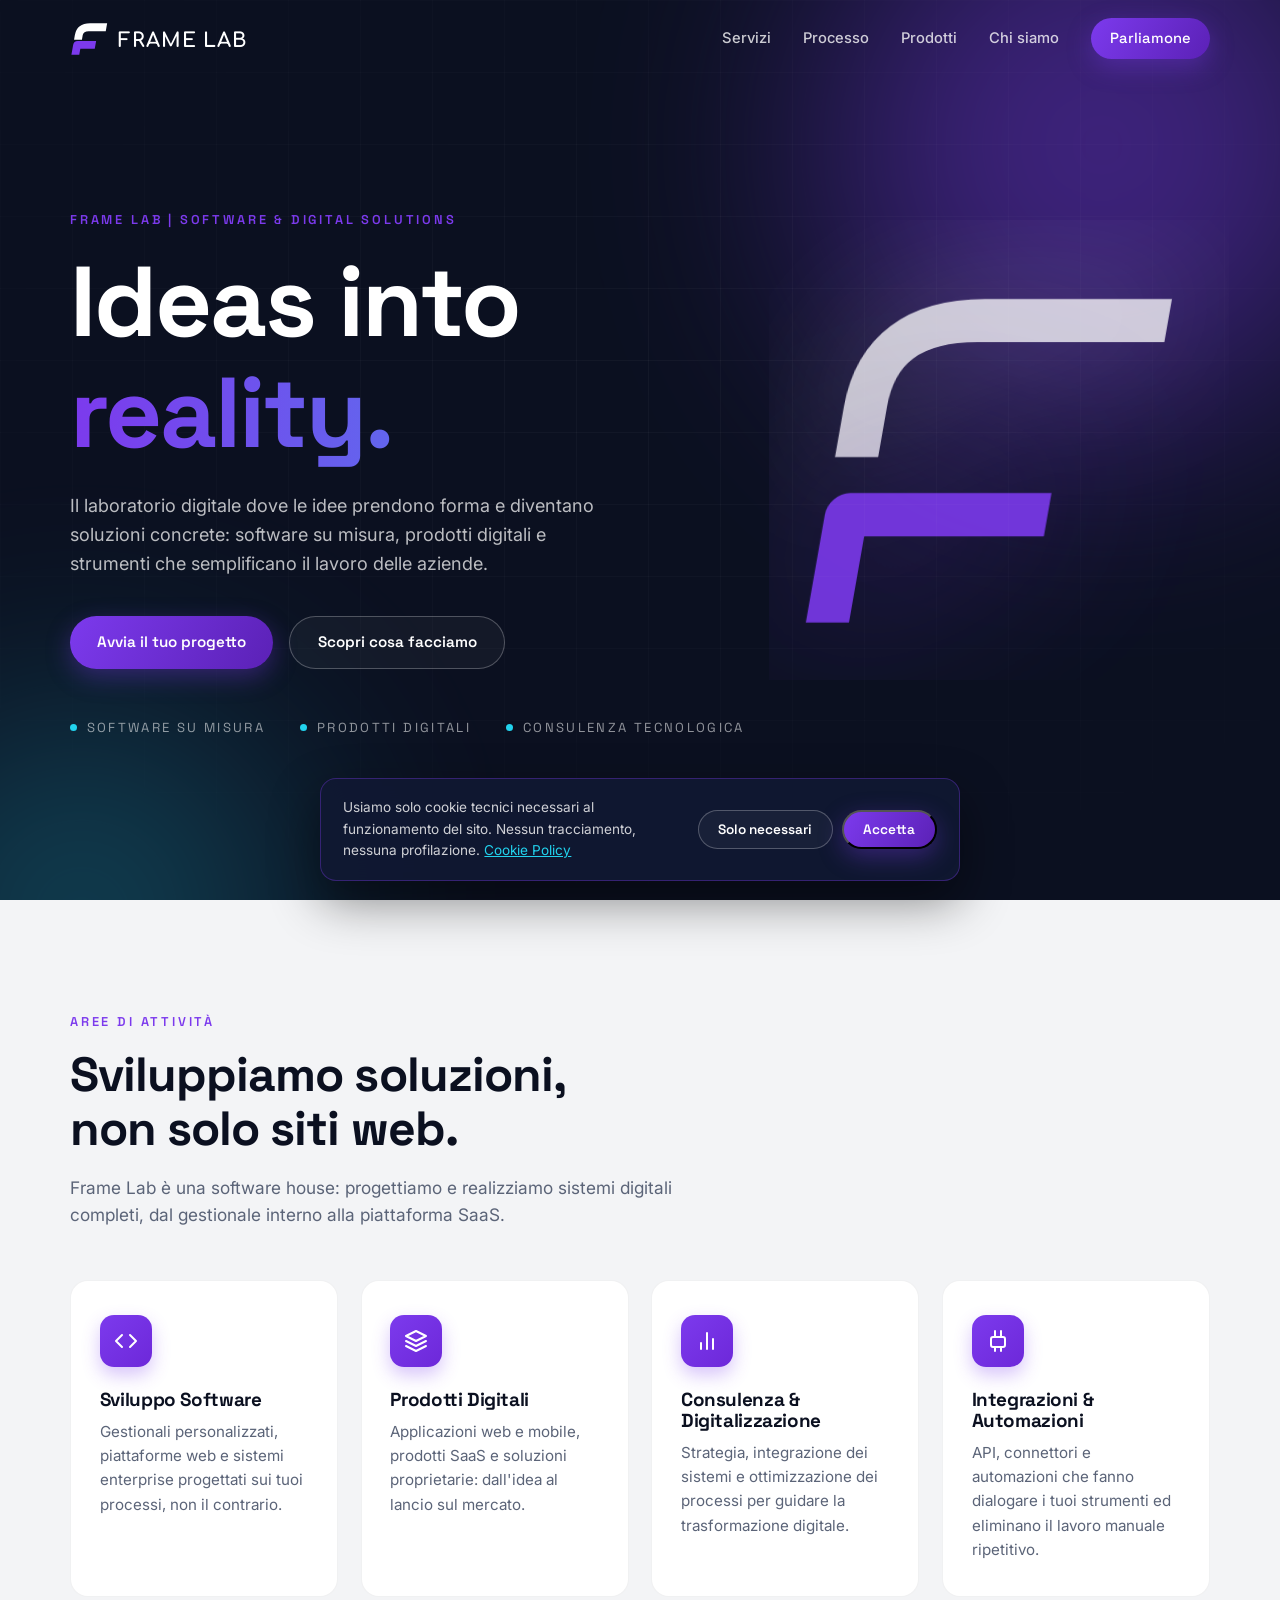
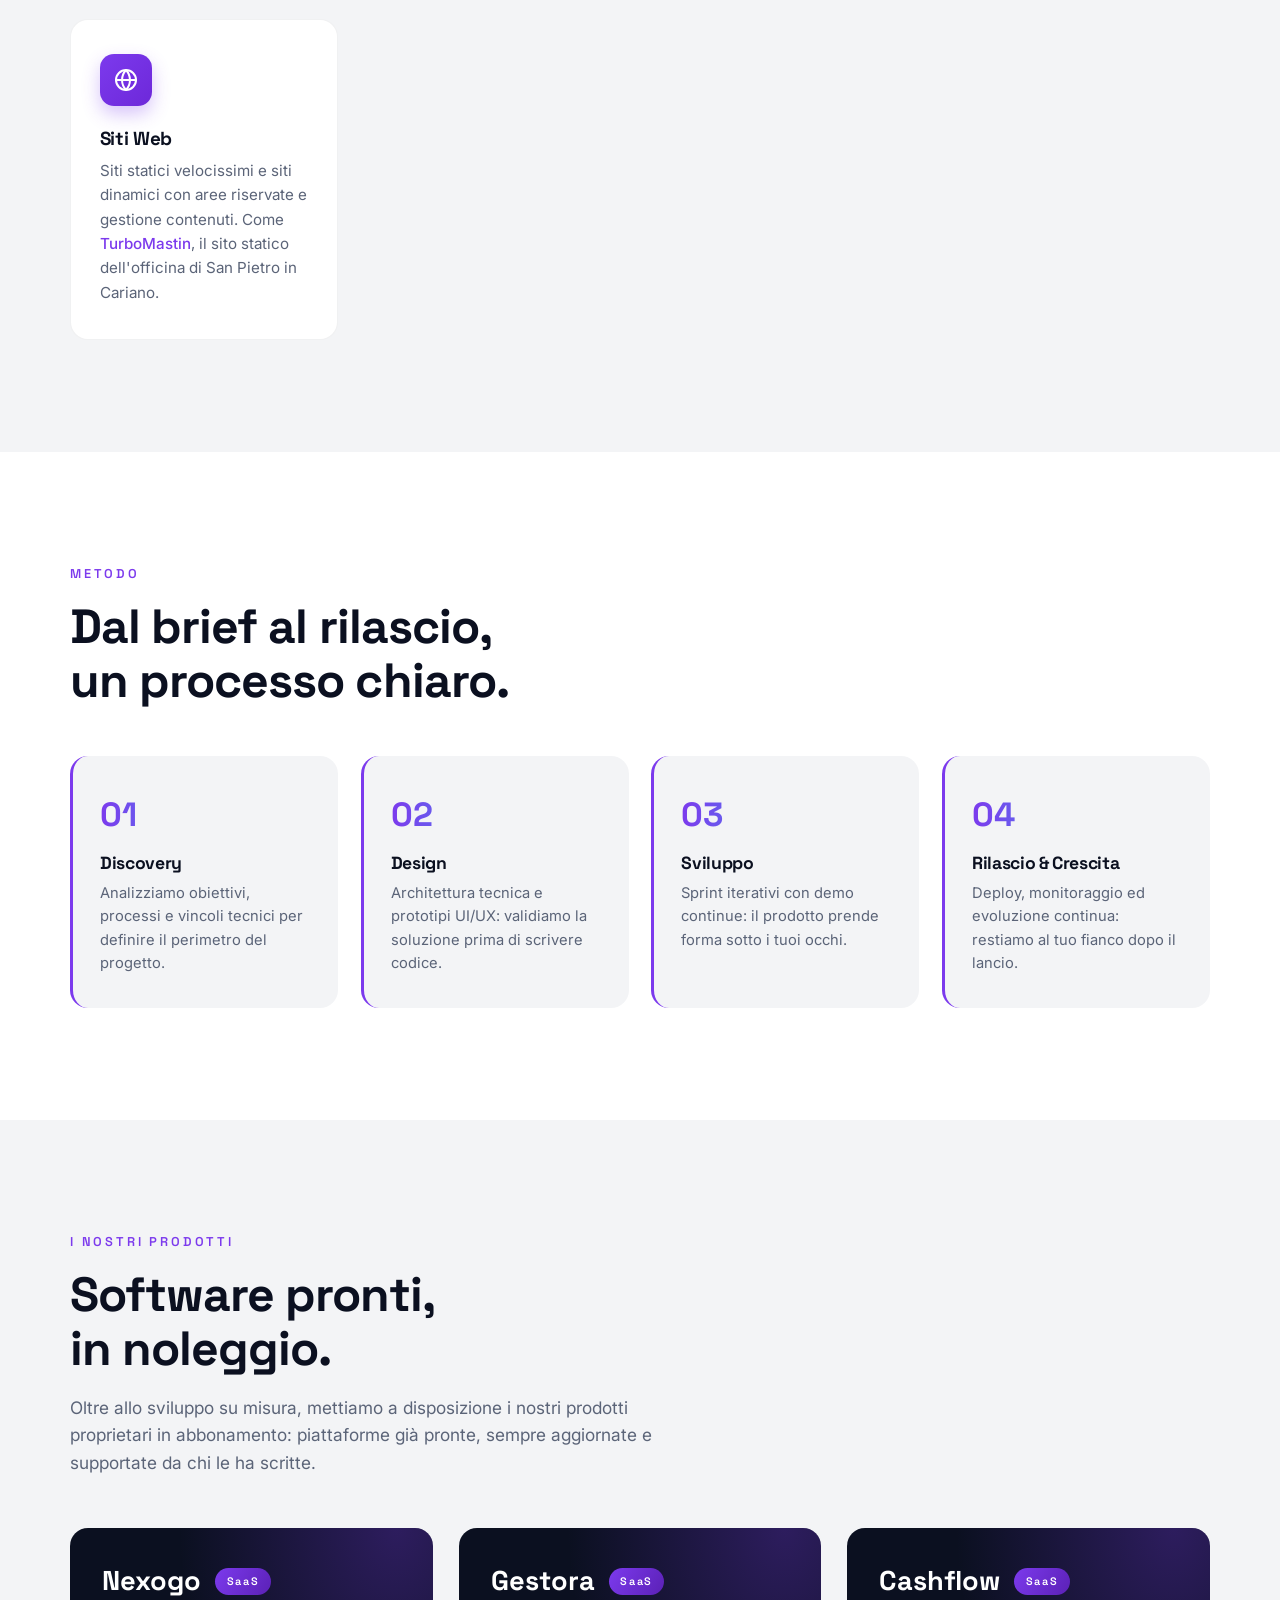
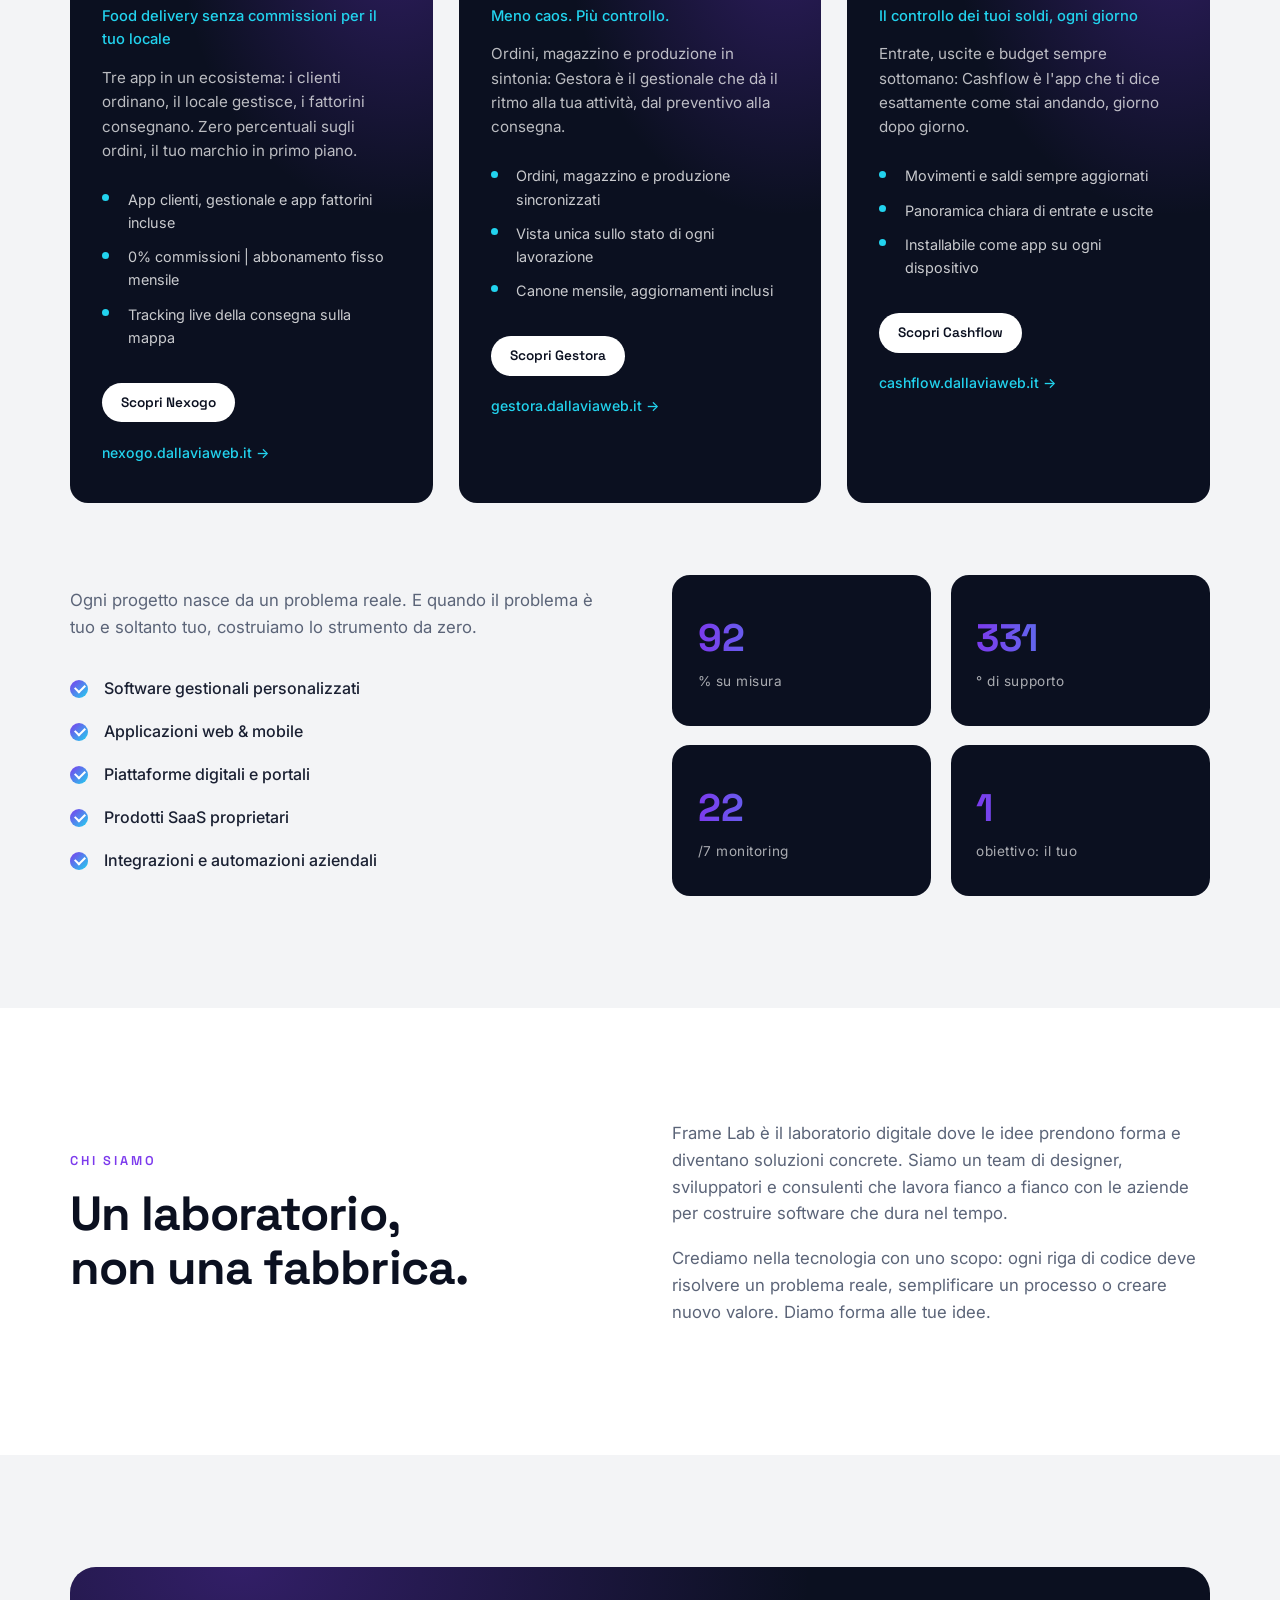
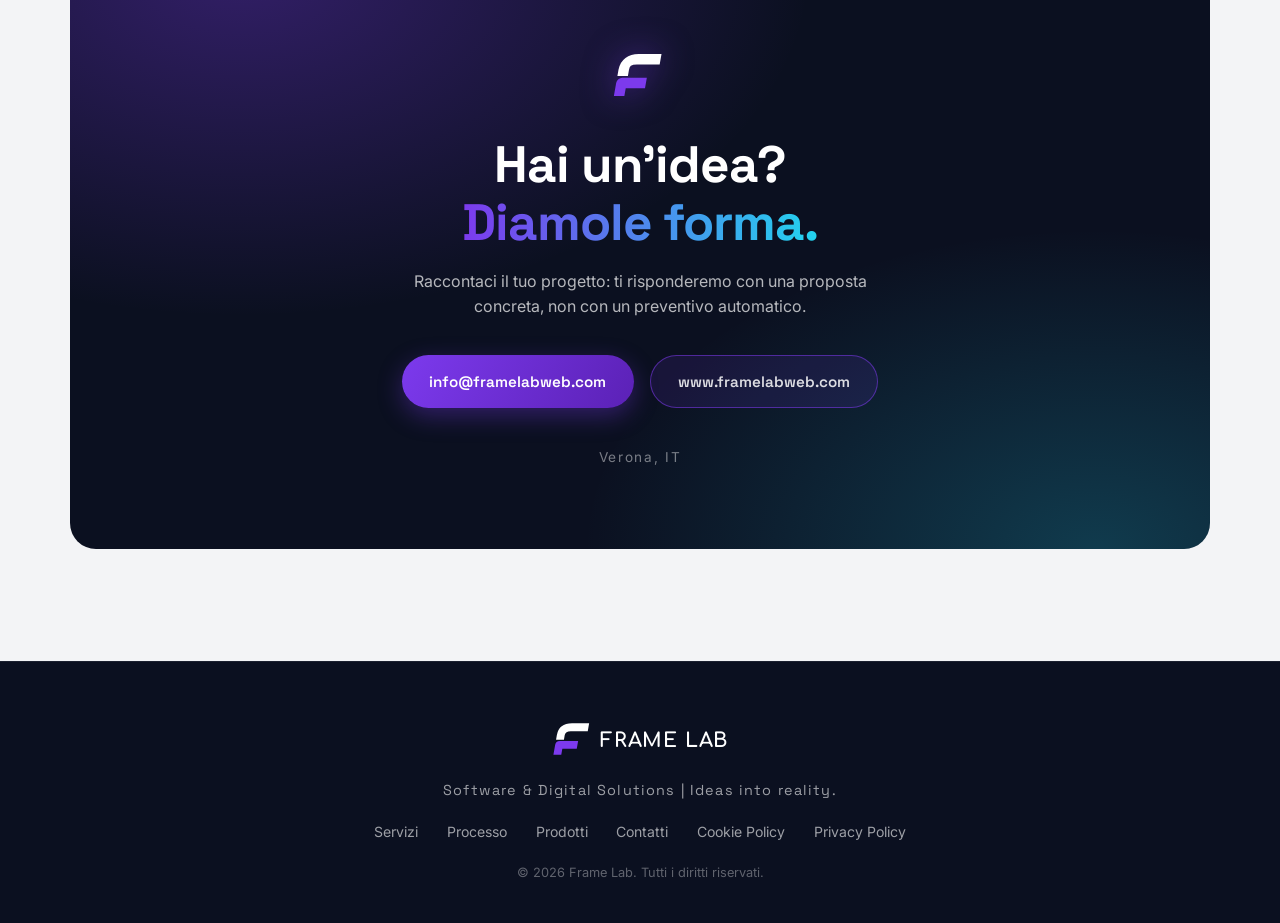
==== index.html @ 8bdb53d5 "Frame Lab | sito ufficiale v1 Generated with [Devin](https://devin.ai)  Co-Authored-By: Devin <15824" ====
<!DOCTYPE html>
<html lang="it">
<head>
  <meta charset="UTF-8" />
  <meta name="viewport" content="width=device-width, initial-scale=1.0" />
  <title>Frame Lab | Software &amp; Digital Solutions</title>
  <meta name="description" content="Frame Lab è il laboratorio digitale dove le idee prendono forma e diventano soluzioni concrete. Software su misura, prodotti digitali, piattaforme e integrazioni aziendali." />
  <link rel="icon" href="favicon.svg" type="image/svg+xml" />
  <link rel="icon" href="icons/favicon-32.png" sizes="32x32" type="image/png" />
  <link rel="apple-touch-icon" href="icons/apple-touch-icon.png" />
  <link rel="manifest" href="manifest.webmanifest" />
  <meta name="theme-color" content="#0B1020" />
  <meta name="mobile-web-app-capable" content="yes" />
  <meta name="apple-mobile-web-app-capable" content="yes" />
  <meta name="apple-mobile-web-app-status-bar-style" content="black-translucent" />
  <meta name="apple-mobile-web-app-title" content="Frame Lab" />
  <link rel="preconnect" href="https://fonts.googleapis.com" />
  <link rel="preconnect" href="https://fonts.gstatic.com" crossorigin />
  <link href="https://fonts.googleapis.com/css2?family=Inter:wght@400;500;600;700&family=Comfortaa:wght@600;700&family=Space+Grotesk:wght@400;500;600;700&display=swap" rel="stylesheet" />
  <link rel="stylesheet" href="styles.css" />
</head>
<body>

  <!-- ===== NAV ===== -->
  <header class="nav" id="nav">
    <div class="container nav-inner">
      <a href="#top" class="logo" aria-label="Frame Lab home">
        <svg class="logo-mark" viewBox="0 0 64 64" fill="none" aria-hidden="true">
          <g transform="skewX(-10)">
            <path d="M58 14H32Q18 14 18 26V33" stroke="currentColor" stroke-width="12" stroke-linejoin="round"/>
            <path d="M46 41H18V56" stroke="#7C3AED" stroke-width="12" stroke-linejoin="round"/>
          </g>
        </svg>
        <span class="logo-text">FRAME LAB</span>
      </a>
      <nav class="nav-links" id="navLinks" aria-label="Navigazione principale">
        <a href="#servizi">Servizi</a>
        <a href="#processo">Processo</a>
        <a href="#prodotti">Prodotti</a>
        <a href="#chi-siamo">Chi siamo</a>
        <a href="#contatti" class="btn btn-primary btn-sm">Parliamone</a>
      </nav>
      <button class="nav-toggle" id="navToggle" aria-label="Apri menu" aria-expanded="false">
        <span></span><span></span>
      </button>
    </div>
  </header>

  <main id="top">

    <!-- ===== HERO ===== -->
    <section class="hero">
      <div class="hero-bg" aria-hidden="true">
        <div class="glow glow-violet"></div>
        <div class="glow glow-cyan"></div>
        <svg class="hero-frame" viewBox="0 0 64 64" fill="none">
          <g transform="skewX(-10)" stroke-width="6" stroke-linejoin="round">
            <path class="frame-path" d="M58 14H32Q18 14 18 26V33" stroke="rgba(255,255,255,.85)"/>
            <path class="frame-path frame-path-violet" d="M46 41H18V56" stroke="#7C3AED"/>
          </g>
        </svg>
        <div class="grid-lines"></div>
      </div>
      <div class="container hero-content">
        <p class="eyebrow reveal">Frame Lab | Software &amp; Digital Solutions</p>
        <h1 class="hero-title">
          <span class="reveal">Ideas into</span>
          <span class="reveal grad-text">reality.</span>
        </h1>
        <p class="hero-sub reveal">
          Il laboratorio digitale dove le idee prendono forma e diventano soluzioni
          concrete: software su misura, prodotti digitali e strumenti che semplificano
          il lavoro delle aziende.
        </p>
        <div class="hero-cta reveal">
          <a href="#contatti" class="btn btn-primary">Avvia il tuo progetto</a>
          <a href="#servizi" class="btn btn-ghost">Scopri cosa facciamo</a>
        </div>
        <ul class="hero-tags reveal" aria-label="Aree di attività">
          <li>Software su misura</li>
          <li>Prodotti digitali</li>
          <li>Consulenza tecnologica</li>
        </ul>
      </div>
    </section>

    <!-- ===== SERVIZI ===== -->
    <section class="section" id="servizi">
      <div class="container">
        <p class="eyebrow reveal">Aree di attività</p>
        <h2 class="section-title reveal">Sviluppiamo soluzioni,<br />non solo siti web.</h2>
        <p class="section-lead reveal">
          Frame Lab è una software house: progettiamo e realizziamo sistemi digitali
          completi, dal gestionale interno alla piattaforma SaaS.
        </p>
        <div class="cards">
          <article class="card reveal">
            <div class="card-icon">
              <svg viewBox="0 0 24 24" fill="none" stroke="currentColor" stroke-width="2" stroke-linecap="round" stroke-linejoin="round"><polyline points="16 18 22 12 16 6"/><polyline points="8 6 2 12 8 18"/></svg>
            </div>
            <h3>Sviluppo Software</h3>
            <p>Gestionali personalizzati, piattaforme web e sistemi enterprise progettati sui tuoi processi, non il contrario.</p>
          </article>
          <article class="card reveal">
            <div class="card-icon">
              <svg viewBox="0 0 24 24" fill="none" stroke="currentColor" stroke-width="2" stroke-linecap="round" stroke-linejoin="round"><path d="M12 2 2 7l10 5 10-5-10-5Z"/><path d="m2 17 10 5 10-5"/><path d="m2 12 10 5 10-5"/></svg>
            </div>
            <h3>Prodotti Digitali</h3>
            <p>Applicazioni web e mobile, prodotti SaaS e soluzioni proprietarie: dall'idea al lancio sul mercato.</p>
          </article>
          <article class="card reveal">
            <div class="card-icon">
              <svg viewBox="0 0 24 24" fill="none" stroke="currentColor" stroke-width="2" stroke-linecap="round" stroke-linejoin="round"><line x1="18" y1="20" x2="18" y2="10"/><line x1="12" y1="20" x2="12" y2="4"/><line x1="6" y1="20" x2="6" y2="14"/></svg>
            </div>
            <h3>Consulenza &amp; Digitalizzazione</h3>
            <p>Strategia, integrazione dei sistemi e ottimizzazione dei processi per guidare la trasformazione digitale.</p>
          </article>
          <article class="card reveal">
            <div class="card-icon">
              <svg viewBox="0 0 24 24" fill="none" stroke="currentColor" stroke-width="2" stroke-linecap="round" stroke-linejoin="round"><path d="M9 2v6M15 2v6M9 22v-4M15 22v-4"/><rect x="5" y="8" width="14" height="10" rx="2"/></svg>
            </div>
            <h3>Integrazioni &amp; Automazioni</h3>
            <p>API, connettori e automazioni che fanno dialogare i tuoi strumenti ed eliminano il lavoro manuale ripetitivo.</p>
          </article>
          <article class="card reveal">
            <div class="card-icon">
              <svg viewBox="0 0 24 24" fill="none" stroke="currentColor" stroke-width="2" stroke-linecap="round" stroke-linejoin="round"><circle cx="12" cy="12" r="10"/><path d="M2 12h20"/><path d="M12 2a15.3 15.3 0 0 1 4 10 15.3 15.3 0 0 1-4 10 15.3 15.3 0 0 1-4-10 15.3 15.3 0 0 1 4-10Z"/></svg>
            </div>
            <h3>Siti Web</h3>
            <p>Siti statici velocissimi e siti dinamici con aree riservate e gestione contenuti.
              Come <a href="https://turbomastin.dallaviaweb.it" target="_blank" rel="noopener" class="inline-link">TurboMastin</a>, il sito statico dell'officina di San Pietro in Cariano.</p>
          </article>
        </div>
      </div>
    </section>

    <!-- ===== PROCESSO ===== -->
    <section class="section section-alt" id="processo">
      <div class="container">
        <p class="eyebrow reveal">Metodo</p>
        <h2 class="section-title reveal">Dal brief al rilascio,<br />un processo chiaro.</h2>
        <ol class="steps">
          <li class="step reveal">
            <span class="step-num">01</span>
            <h3>Discovery</h3>
            <p>Analizziamo obiettivi, processi e vincoli tecnici per definire il perimetro del progetto.</p>
          </li>
          <li class="step reveal">
            <span class="step-num">02</span>
            <h3>Design</h3>
            <p>Architettura tecnica e prototipi UI/UX: validiamo la soluzione prima di scrivere codice.</p>
          </li>
          <li class="step reveal">
            <span class="step-num">03</span>
            <h3>Sviluppo</h3>
            <p>Sprint iterativi con demo continue: il prodotto prende forma sotto i tuoi occhi.</p>
          </li>
          <li class="step reveal">
            <span class="step-num">04</span>
            <h3>Rilascio &amp; Crescita</h3>
            <p>Deploy, monitoraggio ed evoluzione continua: restiamo al tuo fianco dopo il lancio.</p>
          </li>
        </ol>
      </div>
    </section>

    <!-- ===== PRODOTTI ===== -->
    <section class="section" id="prodotti">
      <div class="container">
        <p class="eyebrow reveal">I nostri prodotti</p>
        <h2 class="section-title reveal">Software pronti,<br />in noleggio.</h2>
        <p class="section-lead reveal">
          Oltre allo sviluppo su misura, mettiamo a disposizione i nostri prodotti
          proprietari in abbonamento: piattaforme già pronte, sempre aggiornate
          e supportate da chi le ha scritte.
        </p>
        <div class="products">
          <article class="product reveal">
            <div class="product-head">
              <h3>Nexogo</h3>
              <span class="product-badge">SaaS</span>
            </div>
            <p class="product-tag">Food delivery senza commissioni per il tuo locale</p>
            <p class="product-desc">
              Tre app in un ecosistema: i clienti ordinano, il locale gestisce,
              i fattorini consegnano. Zero percentuali sugli ordini, il tuo marchio in primo piano.
            </p>
            <ul class="product-feats">
              <li>App clienti, gestionale e app fattorini incluse</li>
              <li>0% commissioni | abbonamento fisso mensile</li>
              <li>Tracking live della consegna sulla mappa</li>
            </ul>
            <div class="product-actions">
              <a href="prodotti/nexogo.html" class="btn btn-dark btn-sm">Scopri Nexogo</a>
              <a href="https://nexogo.dallaviaweb.it" target="_blank" rel="noopener" class="product-link">nexogo.dallaviaweb.it →</a>
            </div>
          </article>
          <article class="product reveal">
            <div class="product-head">
              <h3>Gestora</h3>
              <span class="product-badge">SaaS</span>
            </div>
            <p class="product-tag">Meno caos. Più controllo.</p>
            <p class="product-desc">
              Ordini, magazzino e produzione in sintonia: Gestora è il gestionale
              che dà il ritmo alla tua attività, dal preventivo alla consegna.
            </p>
            <ul class="product-feats">
              <li>Ordini, magazzino e produzione sincronizzati</li>
              <li>Vista unica sullo stato di ogni lavorazione</li>
              <li>Canone mensile, aggiornamenti inclusi</li>
            </ul>
            <div class="product-actions">
              <a href="prodotti/gestora.html" class="btn btn-dark btn-sm">Scopri Gestora</a>
              <a href="https://gestora.dallaviaweb.it" target="_blank" rel="noopener" class="product-link">gestora.dallaviaweb.it →</a>
            </div>
          </article>
          <article class="product reveal">
            <div class="product-head">
              <h3>Cashflow</h3>
              <span class="product-badge">SaaS</span>
            </div>
            <p class="product-tag">Il controllo dei tuoi soldi, ogni giorno</p>
            <p class="product-desc">
              Entrate, uscite e budget sempre sottomano: Cashflow è l'app
              che ti dice esattamente come stai andando, giorno dopo giorno.
            </p>
            <ul class="product-feats">
              <li>Movimenti e saldi sempre aggiornati</li>
              <li>Panoramica chiara di entrate e uscite</li>
              <li>Installabile come app su ogni dispositivo</li>
            </ul>
            <div class="product-actions">
              <a href="prodotti/cashflow.html" class="btn btn-dark btn-sm">Scopri Cashflow</a>
              <a href="https://cashflow.dallaviaweb.it" target="_blank" rel="noopener" class="product-link">cashflow.dallaviaweb.it →</a>
            </div>
          </article>
        </div>
        <div class="split split-bottom">
          <div class="split-text reveal">
            <p>
              Ogni progetto nasce da un problema reale. E quando il problema è
              tuo e soltanto tuo, costruiamo lo strumento da zero.
            </p>
            <ul class="check-list">
              <li>Software gestionali personalizzati</li>
              <li>Applicazioni web &amp; mobile</li>
              <li>Piattaforme digitali e portali</li>
              <li>Prodotti SaaS proprietari</li>
              <li>Integrazioni e automazioni aziendali</li>
            </ul>
          </div>
          <div class="stats reveal">
            <div class="stat"><span class="stat-num" data-count="100">0</span><span class="stat-label">% su misura</span></div>
            <div class="stat"><span class="stat-num" data-count="360">0</span><span class="stat-label">° di supporto</span></div>
            <div class="stat"><span class="stat-num" data-count="24">0</span><span class="stat-label">/7 monitoring</span></div>
            <div class="stat"><span class="stat-num" data-count="1">0</span><span class="stat-label">obiettivo: il tuo</span></div>
          </div>
        </div>
      </div>
    </section>

    <!-- ===== CHI SIAMO ===== -->
    <section class="section section-alt" id="chi-siamo">
      <div class="container split">
        <div>
          <p class="eyebrow reveal">Chi siamo</p>
          <h2 class="section-title reveal">Un laboratorio,<br />non una fabbrica.</h2>
        </div>
        <div class="split-text reveal">
          <p>
            Frame Lab è il laboratorio digitale dove le idee prendono forma e
            diventano soluzioni concrete. Siamo un team di designer, sviluppatori
            e consulenti che lavora fianco a fianco con le aziende per costruire
            software che dura nel tempo.
          </p>
          <p>
            Crediamo nella tecnologia con uno scopo: ogni riga di codice deve
            risolvere un problema reale, semplificare un processo o creare nuovo
            valore. Diamo forma alle tue idee.
          </p>
        </div>
      </div>
    </section>

    <!-- ===== CONTATTI / CTA ===== -->
    <section class="section cta" id="contatti">
      <div class="container">
        <div class="cta-box reveal">
          <div class="cta-glow" aria-hidden="true"></div>
          <svg class="cta-mark" viewBox="0 0 64 64" fill="none" aria-hidden="true">
            <g transform="skewX(-10)" stroke-width="12" stroke-linejoin="round">
              <path d="M58 14H32Q18 14 18 26V33" stroke="#FFFFFF"/>
              <path d="M46 41H18V56" stroke="#7C3AED"/>
            </g>
          </svg>
          <h2>Hai un'idea?<br /><span class="grad-text">Diamole forma.</span></h2>
          <p>Raccontaci il tuo progetto: ti risponderemo con una proposta concreta, non con un preventivo automatico.</p>
          <div class="cta-actions">
            <a href="mailto:info@framelabweb.com" class="btn btn-primary">info@framelabweb.com</a>
            <a href="https://www.framelabweb.com" class="btn btn-ghost" target="_blank" rel="noopener">www.framelabweb.com</a>
          </div>
          <p class="cta-loc">Verona, IT</p>
        </div>
      </div>
    </section>

  </main>

  <!-- ===== FOOTER ===== -->
  <footer class="footer">
    <div class="container footer-inner">
      <a href="#top" class="logo" aria-label="Frame Lab home">
        <svg class="logo-mark" viewBox="0 0 64 64" fill="none" aria-hidden="true">
          <g transform="skewX(-10)">
            <path d="M58 14H32Q18 14 18 26V33" stroke="currentColor" stroke-width="12" stroke-linejoin="round"/>
            <path d="M46 41H18V56" stroke="#7C3AED" stroke-width="12" stroke-linejoin="round"/>
          </g>
        </svg>
        <span class="logo-text">FRAME LAB</span>
      </a>
      <p class="footer-tag">Software &amp; Digital Solutions | Ideas into reality.</p>
      <nav class="footer-links" aria-label="Link footer">
        <a href="#servizi">Servizi</a>
        <a href="#processo">Processo</a>
        <a href="#prodotti">Prodotti</a>
        <a href="#contatti">Contatti</a>
        <a href="cookie-policy.html">Cookie Policy</a>
        <a href="privacy-policy.html">Privacy Policy</a>
      </nav>
      <p class="footer-copy">© <span id="year"></span> Frame Lab. Tutti i diritti riservati.</p>
    </div>
  </footer>

  <script src="main.js"></script>
</body>
</html>
---- styles.css ----
/* ===== FRAME LAB — styles ===== */
:root {
  --navy: #0B1020;
  --navy-2: #111832;
  --violet: #7C3AED;
  --cyan: #22D3EE;
  --gray: #F3F4F6;
  --white: #FFFFFF;
  --ink: #1A2032;
  --muted: #5B6478;
  --font-body: 'Inter', system-ui, sans-serif;
  --font-display: 'Space Grotesk', 'Inter', sans-serif;
  --radius: 18px;
  --ease: cubic-bezier(.22, 1, .36, 1);
}

* { margin: 0; padding: 0; box-sizing: border-box; }
html { scroll-behavior: smooth; }

body {
  font-family: var(--font-body);
  background: var(--navy);
  color: var(--ink);
  line-height: 1.6;
  -webkit-font-smoothing: antialiased;
}

.container { width: min(1140px, 92%); margin: 0 auto; }

h1, h2, h3 { font-family: var(--font-display); line-height: 1.12; letter-spacing: -0.02em; }

.grad-text {
  background: linear-gradient(90deg, var(--violet), var(--cyan));
  -webkit-background-clip: text;
  background-clip: text;
  color: transparent;
}

.eyebrow {
  font-family: var(--font-display);
  font-size: .8rem;
  font-weight: 600;
  letter-spacing: .22em;
  text-transform: uppercase;
  color: var(--violet);
  margin-bottom: 1rem;
}

/* ===== Buttons ===== */
.btn {
  display: inline-flex;
  align-items: center;
  gap: .5rem;
  padding: .85rem 1.7rem;
  border-radius: 999px;
  font-family: var(--font-display);
  font-weight: 600;
  font-size: .95rem;
  text-decoration: none;
  transition: transform .25s var(--ease), box-shadow .25s var(--ease), background .25s;
  cursor: pointer;
}
.btn-sm { padding: .55rem 1.2rem; font-size: .85rem; }
.btn-primary {
  background: linear-gradient(120deg, var(--violet), #5B21B6);
  color: var(--white);
  box-shadow: 0 8px 24px rgba(124, 58, 237, .35);
}
.btn-primary:hover { transform: translateY(-2px); box-shadow: 0 12px 32px rgba(124, 58, 237, .5); }
.btn-ghost {
  color: var(--white);
  border: 1px solid rgba(255, 255, 255, .25);
  background: rgba(255, 255, 255, .04);
}
.btn-ghost:hover { border-color: var(--cyan); color: var(--cyan); transform: translateY(-2px); }
.section .btn-ghost { color: var(--ink); border-color: rgba(11,16,32,.2); background: transparent; }
.section .btn-ghost:hover { border-color: var(--violet); color: var(--violet); }
.cta-box .btn-ghost {
  color: rgba(255,255,255,.85);
  border-color: rgba(124,58,237,.55);
  background: rgba(124,58,237,.12);
}
.cta-box .btn-ghost:hover {
  color: var(--white);
  border-color: var(--cyan);
  background: rgba(34,211,238,.10);
  box-shadow: 0 0 20px rgba(34,211,238,.25);
}

/* ===== Nav ===== */
.nav {
  position: fixed;
  inset: 0 0 auto 0;
  z-index: 100;
  padding: 1.1rem 0;
  transition: background .35s, box-shadow .35s, padding .35s;
}
.nav.scrolled {
  background: rgba(11, 16, 32, .82);
  backdrop-filter: blur(14px);
  -webkit-backdrop-filter: blur(14px);
  box-shadow: 0 1px 0 rgba(255,255,255,.06);
  padding: .7rem 0;
}
.nav-inner { display: flex; align-items: center; justify-content: space-between; }

.logo { display: inline-flex; align-items: center; gap: .4rem; text-decoration: none; color: var(--white); }
.logo-mark { width: 42px; height: 42px; color: var(--white); }
.logo-text {
  font-family: 'Comfortaa', var(--font-display);
  font-weight: 700;
  letter-spacing: .04em;
  font-size: 1.25rem;
  color: var(--white);
  transform: translateY(2px);
}


.nav-links { display: flex; align-items: center; gap: 2rem; }
.nav-links a {
  color: rgba(255,255,255,.78);
  text-decoration: none;
  font-size: .92rem;
  font-weight: 500;
  transition: color .2s;
}
.nav-links a:hover { color: var(--cyan); }
.nav-links a.btn { color: var(--white); }
.nav-links a.btn:hover { color: var(--white); }

.nav-toggle {
  display: none;
  background: none;
  border: 0;
  cursor: pointer;
  width: 40px; height: 40px;
  position: relative;
}
.nav-toggle span {
  display: block;
  width: 22px; height: 2px;
  background: var(--white);
  margin: 5px auto;
  transition: transform .3s var(--ease), opacity .2s;
}
.nav-toggle.open span:nth-child(1) { transform: translateY(3.5px) rotate(45deg); }
.nav-toggle.open span:nth-child(2) { transform: translateY(-3.5px) rotate(-45deg); }

/* ===== Hero ===== */
.hero {
  position: relative;
  min-height: 100svh;
  display: flex;
  align-items: center;
  overflow: hidden;
  color: var(--white);
  padding: 8rem 0 5rem;
}
.hero-bg { position: absolute; inset: 0; pointer-events: none; }
.glow { position: absolute; border-radius: 50%; filter: blur(120px); opacity: .45; }
.glow-violet { width: 560px; height: 560px; background: var(--violet); top: -15%; right: -8%; animation: drift 14s ease-in-out infinite alternate; }
.glow-cyan { width: 420px; height: 420px; background: var(--cyan); bottom: -25%; left: -10%; opacity: .25; animation: drift 18s ease-in-out infinite alternate-reverse; }
@keyframes drift { to { transform: translate(-60px, 40px) scale(1.08); } }

.grid-lines {
  position: absolute; inset: 0;
  background-image:
    linear-gradient(rgba(255,255,255,.035) 1px, transparent 1px),
    linear-gradient(90deg, rgba(255,255,255,.035) 1px, transparent 1px);
  background-size: 72px 72px;
  mask-image: radial-gradient(ellipse 80% 70% at 50% 40%, black, transparent);
  -webkit-mask-image: radial-gradient(ellipse 80% 70% at 50% 40%, black, transparent);
}

.hero-frame {
  position: absolute;
  right: 4%; top: 50%;
  width: min(38vw, 460px);
  transform: translateY(-50%);
  opacity: .9;
}
.frame-path {
  stroke-dasharray: 120;
  stroke-dashoffset: 120;
  animation: draw 1.6s var(--ease) .5s forwards;
  filter: drop-shadow(0 0 10px rgba(255,255,255,.35));
}
.frame-path-violet {
  animation-delay: 1.4s;
  filter: drop-shadow(0 0 14px rgba(124,58,237,.7));
}
@keyframes draw { to { stroke-dashoffset: 0; } }

.hero-content { position: relative; }
.hero-title {
  font-size: clamp(3rem, 8.5vw, 6.2rem);
  font-weight: 700;
  margin: .4rem 0 1.4rem;
}
.hero-title span { display: block; }
.hero-sub {
  max-width: 560px;
  color: rgba(255,255,255,.72);
  font-size: 1.13rem;
  margin-bottom: 2.4rem;
}
.hero-cta { display: flex; gap: 1rem; flex-wrap: wrap; margin-bottom: 3rem; }
.hero-tags {
  list-style: none;
  display: flex;
  gap: 2.2rem;
  flex-wrap: wrap;
  color: rgba(255,255,255,.55);
  font-family: var(--font-display);
  font-size: .82rem;
  letter-spacing: .18em;
  text-transform: uppercase;
}
.hero-tags li::before {
  content: '';
  display: inline-block;
  width: 7px; height: 7px;
  border-radius: 50%;
  background: var(--cyan);
  margin-right: .6rem;
  vertical-align: 1px;
}

/* ===== Sections ===== */
.section { background: var(--gray); padding: 7rem 0; }
.section-alt { background: var(--white); }

.section-title {
  font-size: clamp(1.9rem, 4vw, 3rem);
  font-weight: 700;
  color: var(--navy);
  margin-bottom: 1.1rem;
}
.section-lead { max-width: 620px; color: var(--muted); font-size: 1.08rem; margin-bottom: 3.2rem; }

/* Cards */
.cards {
  display: grid;
  grid-template-columns: repeat(auto-fit, minmax(240px, 1fr));
  gap: 1.4rem;
}
.card {
  background: var(--white);
  border: 1px solid rgba(11,16,32,.06);
  border-radius: var(--radius);
  padding: 2.1rem 1.8rem;
  transition: transform .35s var(--ease), box-shadow .35s var(--ease), border-color .35s;
}
.card:hover {
  transform: translateY(-6px);
  border-color: rgba(124,58,237,.35);
  box-shadow: 0 20px 44px rgba(11,16,32,.10);
}
.card-icon {
  width: 52px; height: 52px;
  display: grid; place-items: center;
  border-radius: 14px;
  background: linear-gradient(135deg, var(--violet), #6D28D9);
  color: var(--white);
  margin-bottom: 1.4rem;
  box-shadow: 0 8px 18px rgba(124,58,237,.3);
}
.card-icon svg { width: 24px; height: 24px; }
.card h3 { font-size: 1.18rem; color: var(--navy); margin-bottom: .6rem; }
.card p { color: var(--muted); font-size: .95rem; }

/* Steps */
.steps {
  list-style: none;
  display: grid;
  grid-template-columns: repeat(auto-fit, minmax(220px, 1fr));
  gap: 1.4rem;
  counter-reset: step;
  margin-top: 3rem;
}
.step {
  position: relative;
  padding: 2rem 1.7rem;
  border-radius: var(--radius);
  background: var(--gray);
  border-left: 3px solid var(--violet);
  transition: transform .35s var(--ease), box-shadow .35s var(--ease);
}
.step:hover { transform: translateY(-5px); box-shadow: 0 16px 36px rgba(11,16,32,.08); }
.step-num {
  font-family: var(--font-display);
  font-size: 2.1rem;
  font-weight: 700;
  background: linear-gradient(90deg, var(--violet), var(--cyan));
  -webkit-background-clip: text; background-clip: text; color: transparent;
  display: block;
  margin-bottom: .8rem;
}
.step h3 { color: var(--navy); font-size: 1.1rem; margin-bottom: .5rem; }
.step p { color: var(--muted); font-size: .92rem; }

/* Split */
.split {
  display: grid;
  grid-template-columns: 1fr 1fr;
  gap: 4rem;
  align-items: center;
}
.split-text p { color: var(--muted); font-size: 1.05rem; margin-bottom: 1.1rem; }
.check-list { list-style: none; margin-top: 1.6rem; }
.check-list li {
  padding: .55rem 0 .55rem 2.1rem;
  position: relative;
  color: var(--ink);
  font-weight: 500;
}
.check-list li::before {
  content: '';
  position: absolute; left: 0; top: .8rem;
  width: 18px; height: 18px;
  border-radius: 50%;
  background: linear-gradient(135deg, var(--violet), var(--cyan));
  mask: none;
}
.check-list li::after {
  content: '';
  position: absolute; left: 5px; top: 1.05rem;
  width: 8px; height: 5px;
  border-left: 2px solid var(--white);
  border-bottom: 2px solid var(--white);
  transform: rotate(-45deg);
}

/* Products */
.products {
  display: grid;
  grid-template-columns: repeat(auto-fit, minmax(320px, 1fr));
  gap: 1.6rem;
  margin-bottom: 4.5rem;
}
.product {
  background: var(--navy);
  border-radius: var(--radius);
  padding: 2.4rem 2rem;
  color: var(--white);
  position: relative;
  overflow: hidden;
  transition: transform .35s var(--ease), box-shadow .35s var(--ease);
}
.product::before {
  content: '';
  position: absolute; inset: 0;
  background: radial-gradient(ellipse 60% 50% at 90% 0%, rgba(124,58,237,.30), transparent);
  pointer-events: none;
}
.product:hover { transform: translateY(-6px); box-shadow: 0 24px 50px rgba(11,16,32,.28); }
.product-head { position: relative; display: flex; align-items: center; gap: .9rem; margin-bottom: .5rem; }
.product-head h3 { font-size: 1.7rem; letter-spacing: 0; }
.product-badge {
  font-family: var(--font-display);
  font-size: .68rem;
  font-weight: 600;
  letter-spacing: .16em;
  padding: .3rem .7rem;
  border-radius: 999px;
  background: linear-gradient(120deg, var(--violet), #5B21B6);
  color: var(--white);
}
.product-tag { position: relative; color: var(--cyan); font-size: .92rem; font-weight: 500; margin-bottom: .9rem; }
.product-desc { position: relative; color: rgba(255,255,255,.72); font-size: .95rem; margin-bottom: 1.2rem; }
.product-feats { position: relative; list-style: none; margin-bottom: 1.8rem; }
.product-feats li {
  padding: .35rem 0 .35rem 1.6rem;
  position: relative;
  color: rgba(255,255,255,.78);
  font-size: .9rem;
}
.product-feats li::before {
  content: '';
  position: absolute; left: 0; top: .75rem;
  width: 7px; height: 7px;
  border-radius: 50%;
  background: var(--cyan);
}
.product-actions { position: relative; display: flex; align-items: center; gap: 1.2rem; flex-wrap: wrap; }
.btn-dark {
  background: var(--white);
  color: var(--navy);
  box-shadow: none;
}
.btn-dark:hover { transform: translateY(-2px); box-shadow: 0 10px 26px rgba(0,0,0,.3); }
.product-link {
  color: var(--cyan);
  font-size: .88rem;
  font-weight: 500;
  text-decoration: none;
  transition: opacity .2s;
}
.product-link:hover { opacity: .75; }
.split-bottom { margin-top: 1rem; }

.inline-link { color: var(--violet); text-decoration: none; font-weight: 500; }
.inline-link:hover { text-decoration: underline; }

/* Product pages */
.product-hero {
  position: relative;
  min-height: 78svh;
  display: flex;
  align-items: center;
  overflow: hidden;
  color: var(--white);
  padding: 9rem 0 5rem;
}
.product-hero-content { position: relative; max-width: 720px; }
.crumb { color: var(--violet); text-decoration: none; }
.crumb:hover { text-decoration: underline; }
.product-title {
  font-size: clamp(3rem, 7vw, 5.2rem);
  font-weight: 700;
  margin: .4rem 0 .8rem;
}
.product-hero-tag {
  font-family: var(--font-display);
  font-size: clamp(1.15rem, 2.4vw, 1.5rem);
  color: rgba(255,255,255,.9);
  margin-bottom: 1rem;
}
.product-hero-desc {
  max-width: 560px;
  color: rgba(255,255,255,.7);
  font-size: 1.05rem;
  margin-bottom: 2.4rem;
}
.cta-box-compact { padding: 3rem 2.4rem; }
.cta-box-compact h2 { font-size: 1.8rem; }

/* Stats */
.stats {
  display: grid;
  grid-template-columns: 1fr 1fr;
  gap: 1.2rem;
}
.stat {
  background: var(--navy);
  border-radius: var(--radius);
  padding: 2rem 1.6rem;
  color: var(--white);
  transition: transform .35s var(--ease);
}
.stat:hover { transform: translateY(-5px); }
.stat-num {
  display: block;
  font-family: var(--font-display);
  font-size: 2.4rem;
  font-weight: 700;
  background: linear-gradient(90deg, var(--violet), var(--cyan));
  -webkit-background-clip: text; background-clip: text; color: transparent;
}
.stat-label { font-size: .85rem; color: rgba(255,255,255,.65); letter-spacing: .04em; }

/* CTA */
.cta { background: var(--gray); }
.cta-box {
  position: relative;
  background: var(--navy);
  border-radius: 26px;
  padding: 5rem 3rem;
  text-align: center;
  color: var(--white);
  overflow: hidden;
}
.cta-glow {
  position: absolute; inset: 0;
  background:
    radial-gradient(ellipse 50% 60% at 15% 0%, rgba(124,58,237,.35), transparent),
    radial-gradient(ellipse 45% 55% at 90% 100%, rgba(34,211,238,.22), transparent);
  pointer-events: none;
}
.cta-mark { position: relative; width: 56px; height: 56px; margin-bottom: 1.6rem; filter: drop-shadow(0 0 16px rgba(124,58,237,.5)); }
.cta-box h2 { position: relative; font-size: clamp(2rem, 4.5vw, 3.2rem); margin-bottom: 1.1rem; }
.cta-box p { position: relative; color: rgba(255,255,255,.7); max-width: 480px; margin: 0 auto 2.2rem; }
.cta-actions { position: relative; display: flex; gap: 1rem; justify-content: center; flex-wrap: wrap; }
.cta-loc { position: relative; margin-top: 2.4rem !important; margin-bottom: 0 !important; font-size: .85rem; letter-spacing: .12em; color: rgba(255,255,255,.45) !important; }

/* Footer */
.footer {
  background: var(--navy);
  color: rgba(255,255,255,.6);
  padding: 3.5rem 0 2.5rem;
  border-top: 1px solid rgba(255,255,255,.07);
}
.footer-inner { display: flex; flex-direction: column; align-items: center; gap: 1.2rem; text-align: center; }
.footer-tag { font-family: var(--font-display); font-size: .9rem; letter-spacing: .08em; }
.footer-links { display: flex; gap: 1.8rem; flex-wrap: wrap; justify-content: center; }
.footer-links a { color: rgba(255,255,255,.6); text-decoration: none; font-size: .88rem; transition: color .2s; }
.footer-links a:hover { color: var(--cyan); }
.footer-copy { font-size: .8rem; color: rgba(255,255,255,.35); }

/* Cookie banner */
.cookie-bar {
  position: fixed;
  left: 50%; bottom: 1.2rem;
  transform: translate(-50%, 140%);
  z-index: 200;
  width: min(640px, 92vw);
  display: flex;
  align-items: center;
  gap: 1.4rem;
  padding: 1.1rem 1.4rem;
  background: rgba(17, 24, 50, .92);
  backdrop-filter: blur(14px);
  -webkit-backdrop-filter: blur(14px);
  border: 1px solid rgba(124, 58, 237, .35);
  border-radius: 16px;
  box-shadow: 0 20px 50px rgba(0,0,0,.45);
  color: rgba(255,255,255,.8);
  font-size: .85rem;
  transition: transform .5s var(--ease);
}
.cookie-bar.show { transform: translate(-50%, 0); }
.cookie-bar p { margin: 0; }
.cookie-bar a { color: var(--cyan); }
.cookie-actions { display: flex; gap: .6rem; flex-shrink: 0; }

@media (max-width: 640px) {
  .cookie-bar { flex-direction: column; align-items: stretch; text-align: center; }
  .cookie-actions { justify-content: center; }
}

/* Policy pages */
.policy { background: var(--gray); padding: 9rem 0 6rem; }
.policy-content { max-width: 760px; background: var(--white); border-radius: var(--radius); padding: 3.5rem; box-shadow: 0 10px 40px rgba(11,16,32,.06); }
.policy-content h1 { font-size: 2.2rem; color: var(--navy); margin-bottom: .4rem; }
.policy-updated { color: var(--muted); font-size: .85rem; margin-bottom: 2.2rem; }
.policy-content h2 { font-size: 1.25rem; color: var(--navy); margin: 2rem 0 .6rem; }
.policy-content p, .policy-content li { color: var(--muted); font-size: .97rem; }
.policy-content ul { padding-left: 1.3rem; margin: .6rem 0; }
.policy-content a { color: var(--violet); }

/* ===== Reveal animations ===== */
.reveal {
  opacity: 0;
  transform: translateY(28px);
  transition: opacity .8s var(--ease), transform .8s var(--ease);
  transition-delay: var(--d, 0s);
}
.reveal.visible { opacity: 1; transform: none; }

@media (prefers-reduced-motion: reduce) {
  .reveal { opacity: 1; transform: none; transition: none; }
  .frame-path { animation: none; stroke-dashoffset: 0; }
  .glow { animation: none; }
  html { scroll-behavior: auto; }
}

/* ===== Responsive ===== */
@media (max-width: 860px) {
  .nav-toggle { display: block; }
  .nav-links {
    position: fixed;
    inset: 0;
    flex-direction: column;
    justify-content: center;
    gap: 2.2rem;
    background: rgba(11,16,32,.97);
    backdrop-filter: blur(16px);
    transform: translateY(-100%);
    transition: transform .45s var(--ease);
  }
  .nav-links.open { transform: none; }
  .nav-links a { font-size: 1.3rem; font-family: var(--font-display); }
  .split { grid-template-columns: 1fr; gap: 2.5rem; }
  .section { padding: 5rem 0; }
  .cta-box { padding: 3.5rem 1.6rem; }
  .hero-frame { opacity: .4; right: -20%; }
}
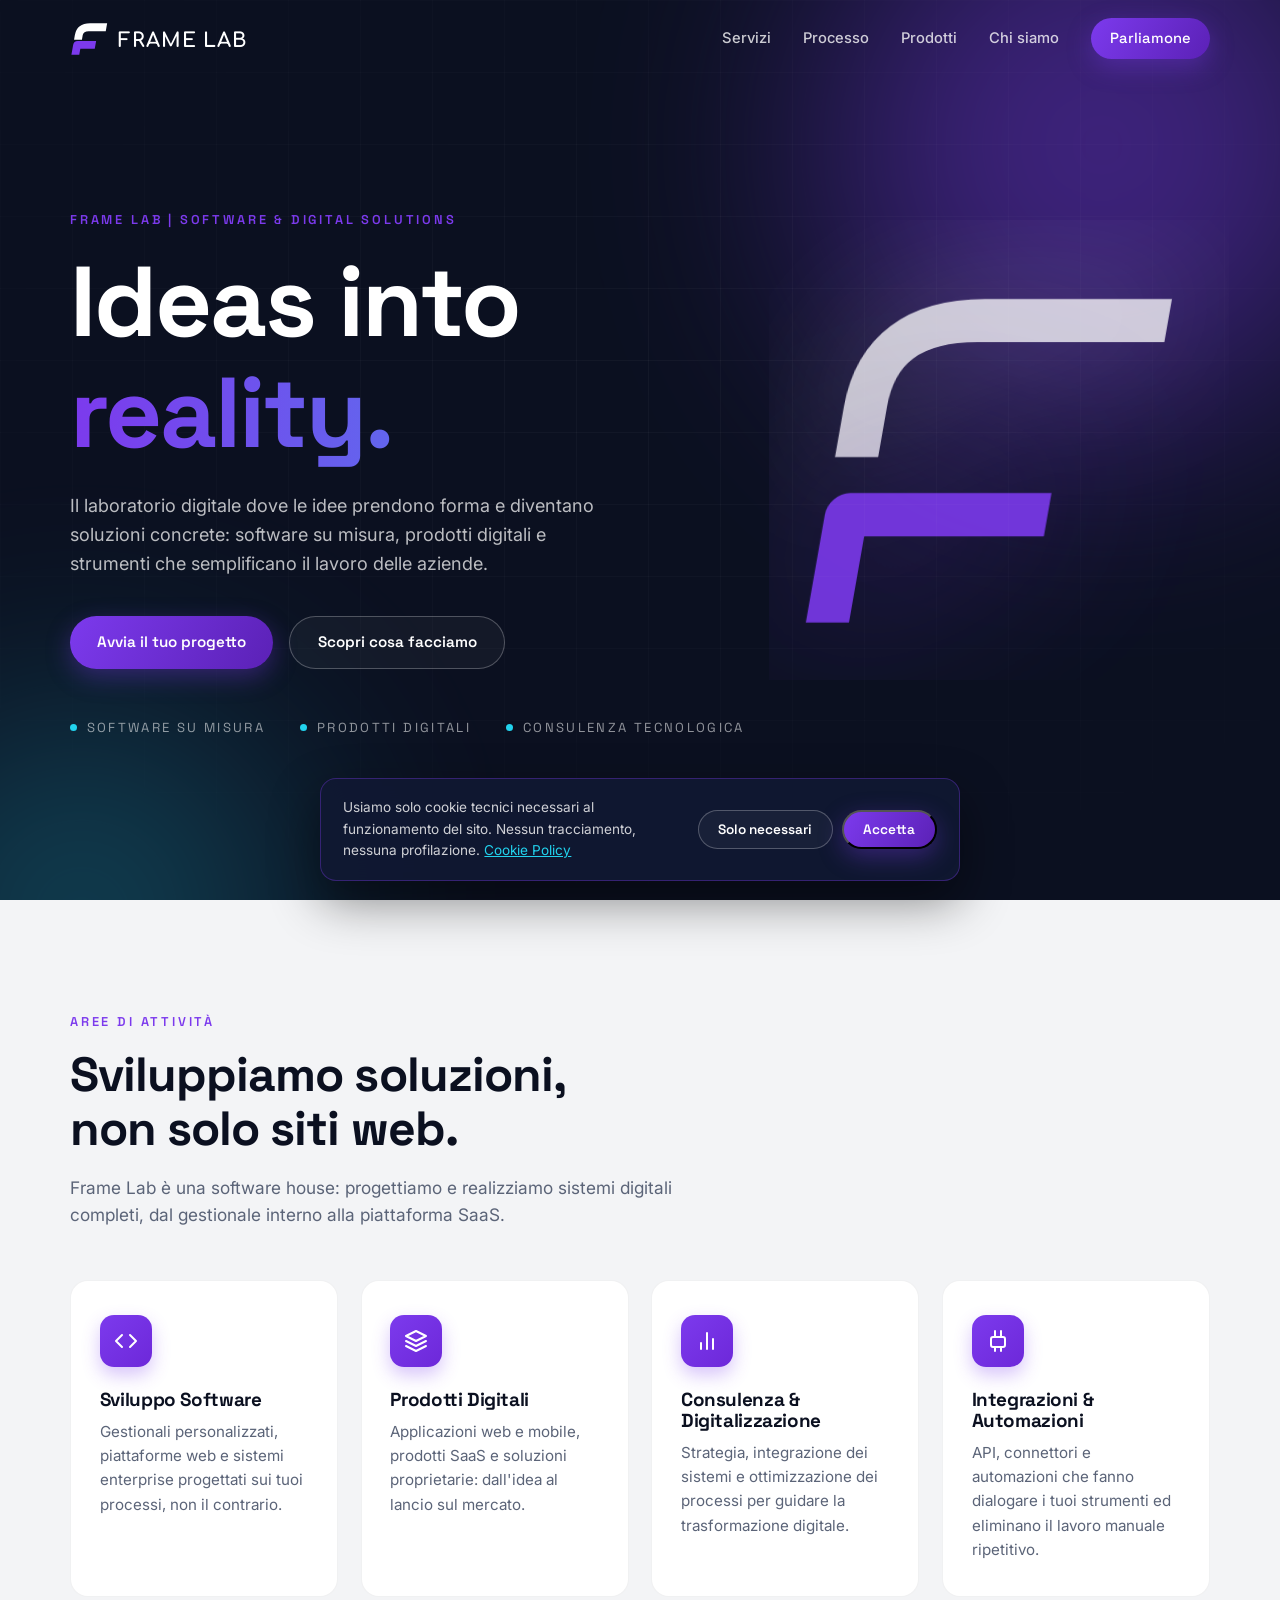
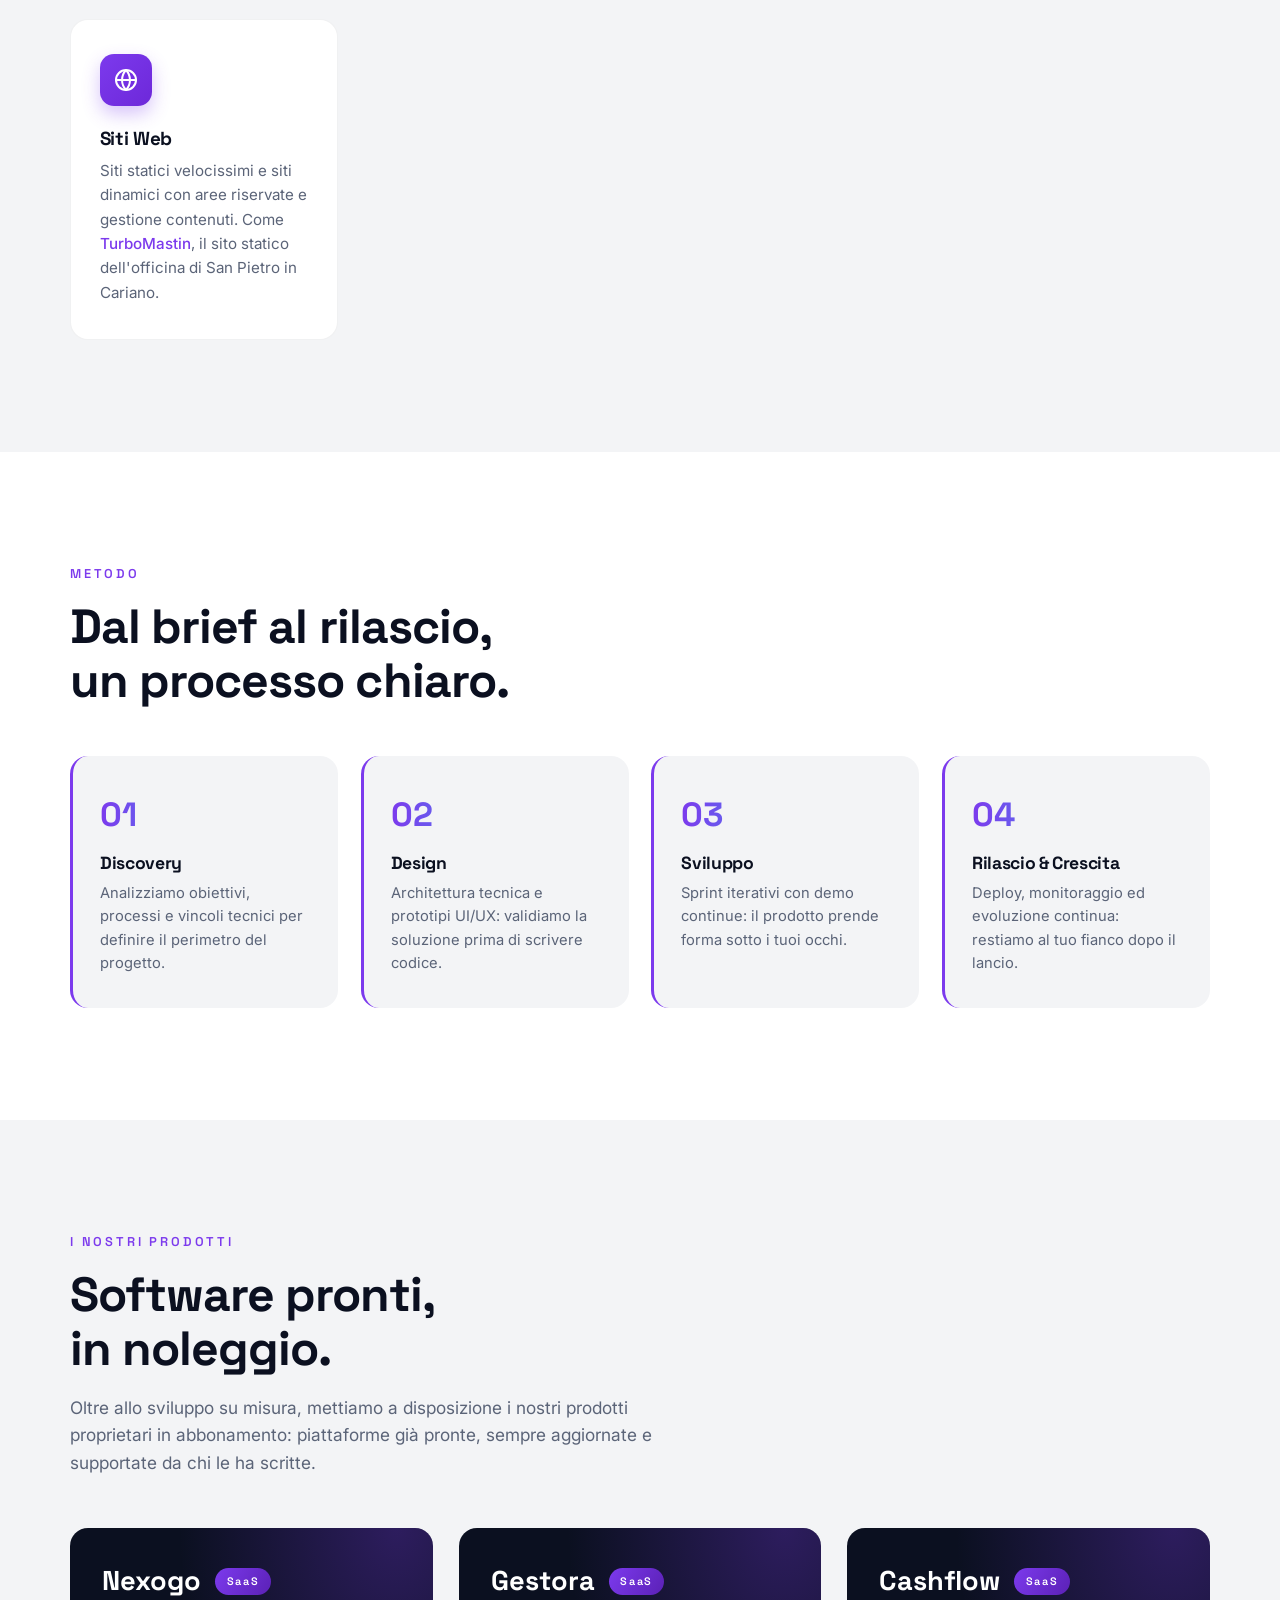
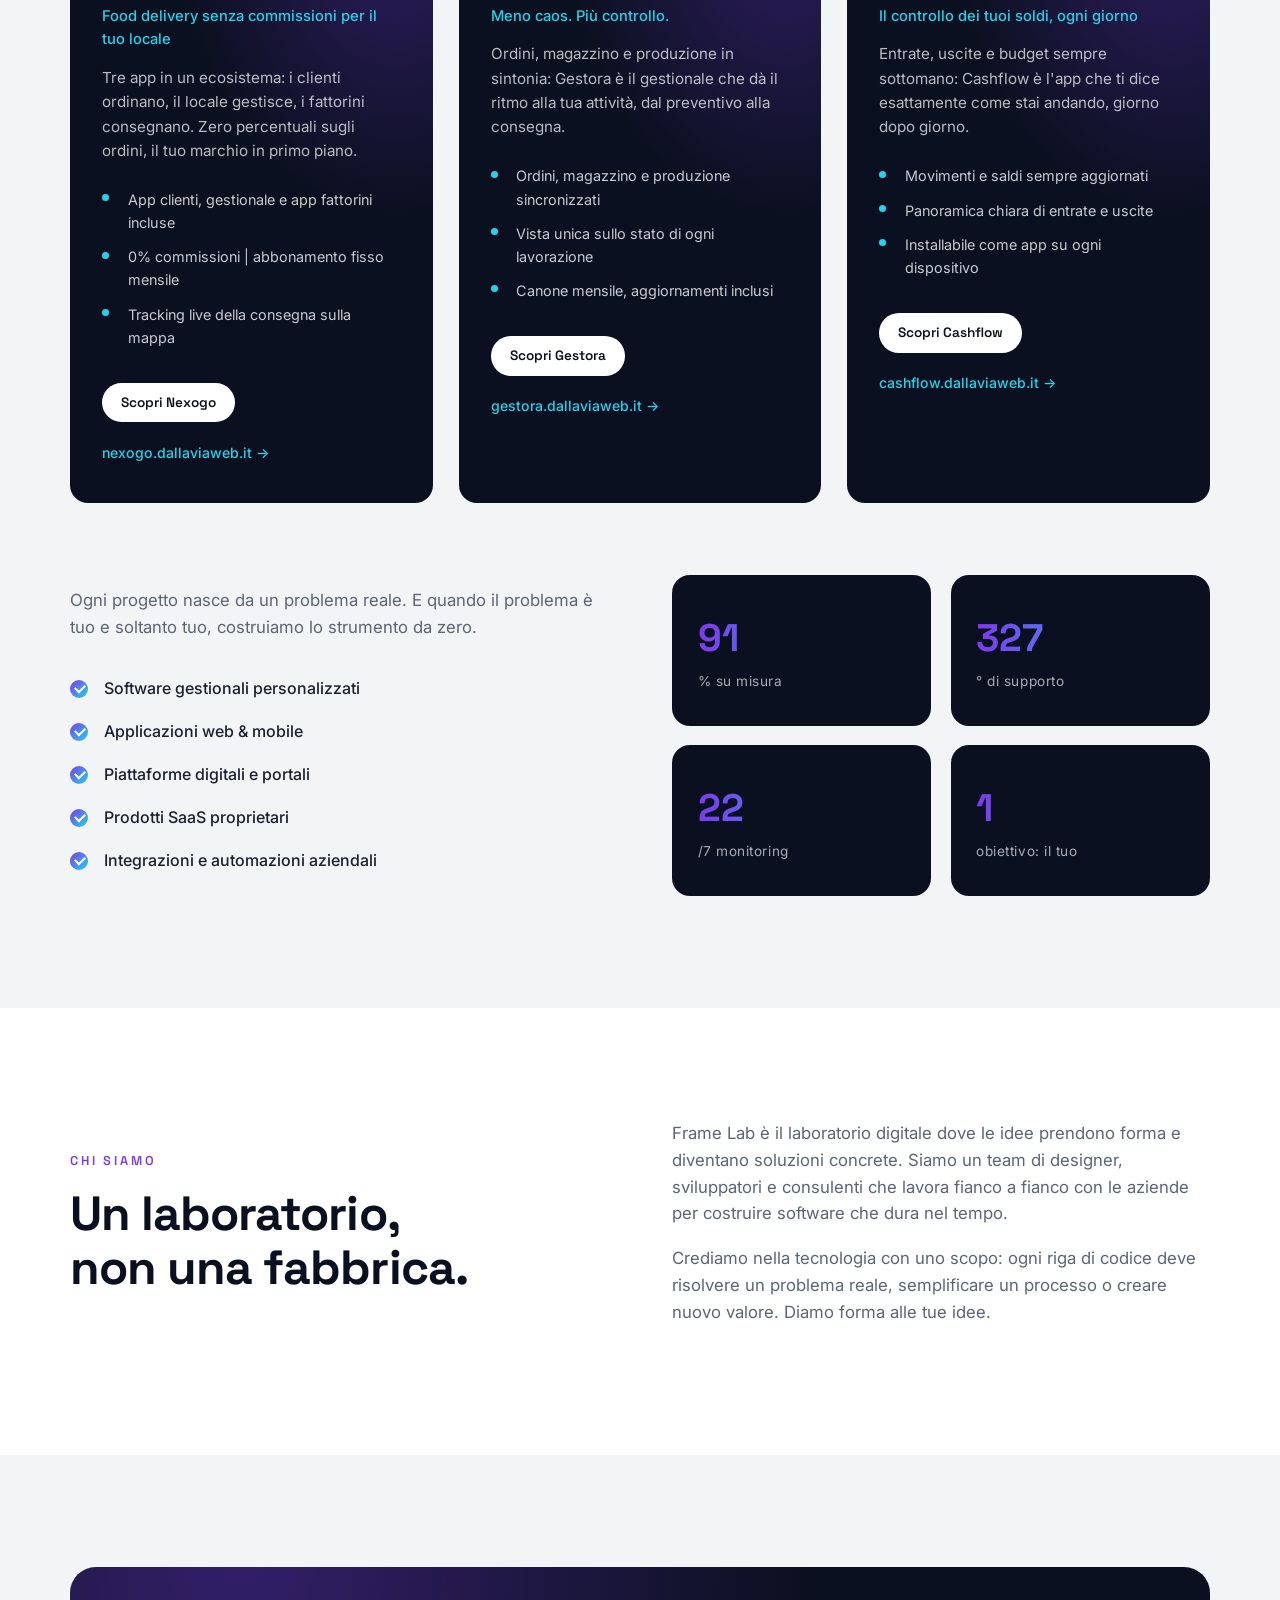
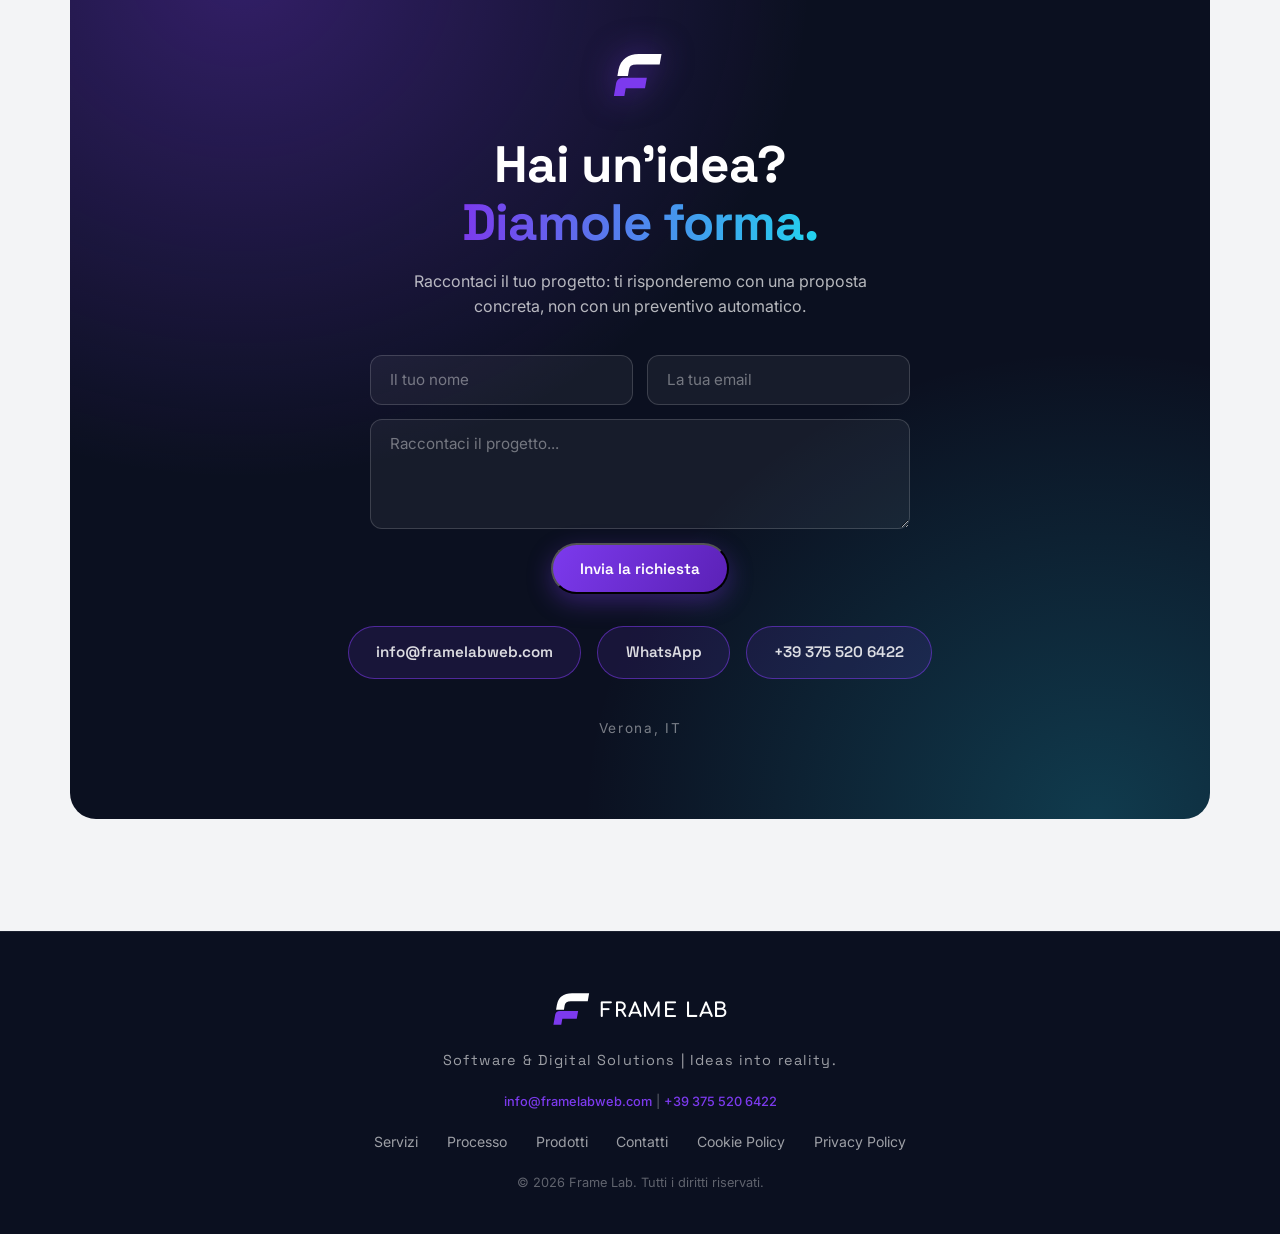
==== commit 4f7731d2: "Cookie/privacy pages, form contatti, WhatsApp, SEO (OG, sitemap, robots, 404) Generated with [Devin]" ====
--- a/index.html
+++ b/index.html
@@ -5,6 +5,20 @@
   <meta name="viewport" content="width=device-width, initial-scale=1.0" />
   <title>Frame Lab | Software &amp; Digital Solutions</title>
   <meta name="description" content="Frame Lab è il laboratorio digitale dove le idee prendono forma e diventano soluzioni concrete. Software su misura, prodotti digitali, piattaforme e integrazioni aziendali." />
+  <link rel="canonical" href="https://www.framelabweb.it/" />
+  <meta property="og:type" content="website" />
+  <meta property="og:site_name" content="Frame Lab" />
+  <meta property="og:title" content="Frame Lab | Software &amp; Digital Solutions" />
+  <meta property="og:description" content="Ideas into reality. Software su misura, prodotti digitali e piattaforme che semplificano il lavoro delle aziende." />
+  <meta property="og:url" content="https://www.framelabweb.it/" />
+  <meta property="og:image" content="https://www.framelabweb.it/icons/og-image.png" />
+  <meta property="og:image:width" content="1200" />
+  <meta property="og:image:height" content="630" />
+  <meta property="og:locale" content="it_IT" />
+  <meta name="twitter:card" content="summary_large_image" />
+  <meta name="twitter:title" content="Frame Lab | Software &amp; Digital Solutions" />
+  <meta name="twitter:description" content="Ideas into reality. Software su misura, prodotti digitali e piattaforme per le aziende." />
+  <meta name="twitter:image" content="https://www.framelabweb.it/icons/og-image.png" />
   <link rel="icon" href="favicon.svg" type="image/svg+xml" />
   <link rel="icon" href="icons/favicon-32.png" sizes="32x32" type="image/png" />
   <link rel="apple-touch-icon" href="icons/apple-touch-icon.png" />
@@ -296,9 +310,21 @@
           </svg>
           <h2>Hai un'idea?<br /><span class="grad-text">Diamole forma.</span></h2>
           <p>Raccontaci il tuo progetto: ti risponderemo con una proposta concreta, non con un preventivo automatico.</p>
+          <form class="contact-form" action="https://formsubmit.co/info@framelabweb.com" method="POST">
+            <input type="hidden" name="_subject" value="Nuovo contatto da framelabweb.it" />
+            <input type="hidden" name="_captcha" value="false" />
+            <input type="hidden" name="_next" value="https://www.framelabweb.it/?inviato=1#contatti" />
+            <div class="form-row">
+              <input type="text" name="nome" placeholder="Il tuo nome" required />
+              <input type="email" name="email" placeholder="La tua email" required />
+            </div>
+            <textarea name="messaggio" rows="4" placeholder="Raccontaci il progetto..." required></textarea>
+            <button type="submit" class="btn btn-primary">Invia la richiesta</button>
+          </form>
           <div class="cta-actions">
-            <a href="mailto:info@framelabweb.com" class="btn btn-primary">info@framelabweb.com</a>
-            <a href="https://www.framelabweb.com" class="btn btn-ghost" target="_blank" rel="noopener">www.framelabweb.com</a>
+            <a href="mailto:info@framelabweb.com" class="btn btn-ghost">info@framelabweb.com</a>
+            <a href="https://wa.me/393755206422" target="_blank" rel="noopener" class="btn btn-ghost">WhatsApp</a>
+            <a href="tel:+393755206422" class="btn btn-ghost">+39 375 520 6422</a>
           </div>
           <p class="cta-loc">Verona, IT</p>
         </div>
@@ -320,6 +346,7 @@
         <span class="logo-text">FRAME LAB</span>
       </a>
       <p class="footer-tag">Software &amp; Digital Solutions | Ideas into reality.</p>
+      <p class="footer-copy"><a href="mailto:info@framelabweb.com" class="inline-link">info@framelabweb.com</a> | <a href="tel:+393755206422" class="inline-link">+39 375 520 6422</a></p>
       <nav class="footer-links" aria-label="Link footer">
         <a href="#servizi">Servizi</a>
         <a href="#processo">Processo</a>
--- a/styles.css
+++ b/styles.css
@@ -496,6 +496,43 @@
 .footer-links a { color: rgba(255,255,255,.6); text-decoration: none; font-size: .88rem; transition: color .2s; }
 .footer-links a:hover { color: var(--cyan); }
 .footer-copy { font-size: .8rem; color: rgba(255,255,255,.35); }
+
+/* Contact form */
+.contact-form {
+  position: relative;
+  max-width: 540px;
+  margin: 0 auto 2rem;
+  display: flex;
+  flex-direction: column;
+  gap: .9rem;
+}
+.form-row { display: flex; gap: .9rem; }
+.contact-form input, .contact-form textarea {
+  width: 100%;
+  padding: .9rem 1.2rem;
+  border-radius: 12px;
+  border: 1px solid rgba(255,255,255,.16);
+  background: rgba(255,255,255,.05);
+  color: var(--white);
+  font-family: var(--font-body);
+  font-size: .95rem;
+  outline: none;
+  transition: border-color .25s, background .25s;
+}
+.contact-form input:focus, .contact-form textarea:focus {
+  border-color: var(--violet);
+  background: rgba(124,58,237,.10);
+}
+.contact-form ::placeholder { color: rgba(255,255,255,.4); }
+.contact-form textarea { resize: vertical; min-height: 110px; }
+.contact-form .btn { align-self: center; }
+.form-success {
+  position: relative;
+  color: var(--cyan);
+  font-weight: 500;
+  margin-bottom: 1.5rem;
+}
+@media (max-width: 560px) { .form-row { flex-direction: column; } }
 
 /* Cookie banner */
 .cookie-bar {
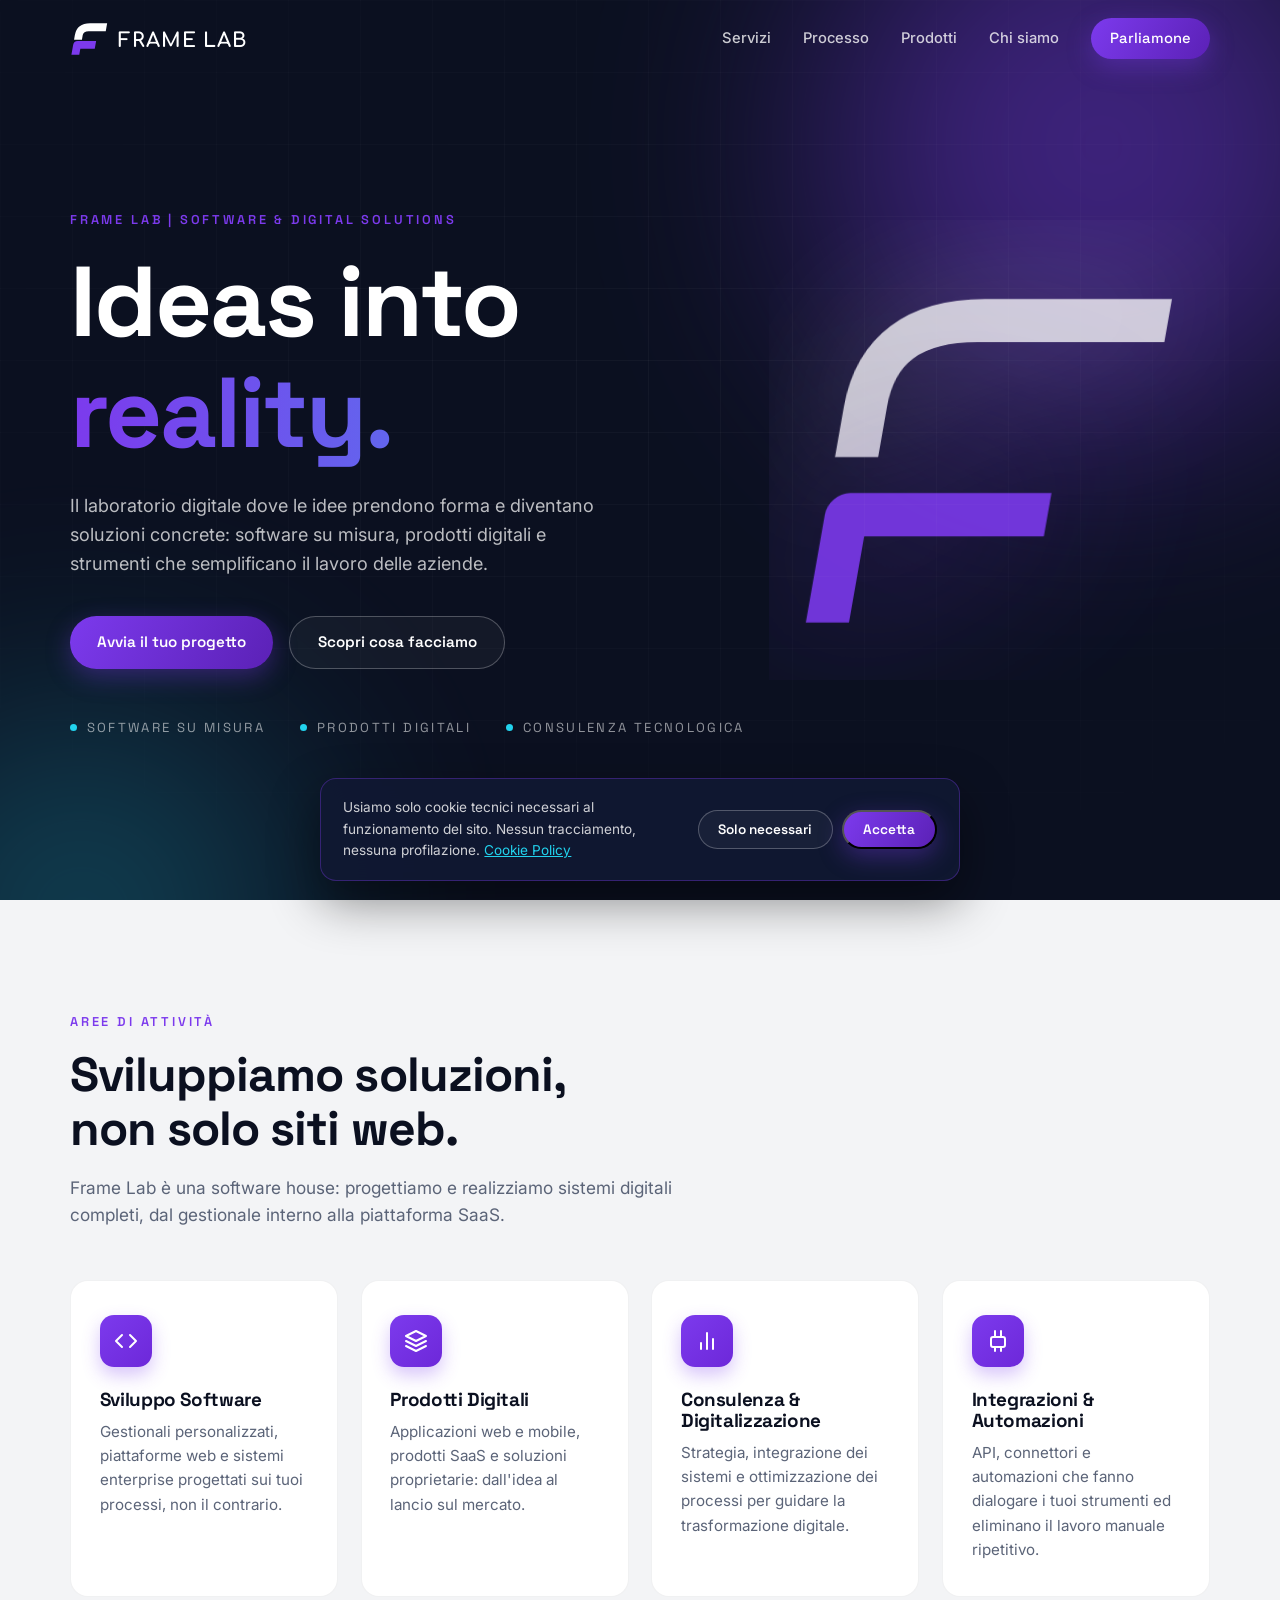
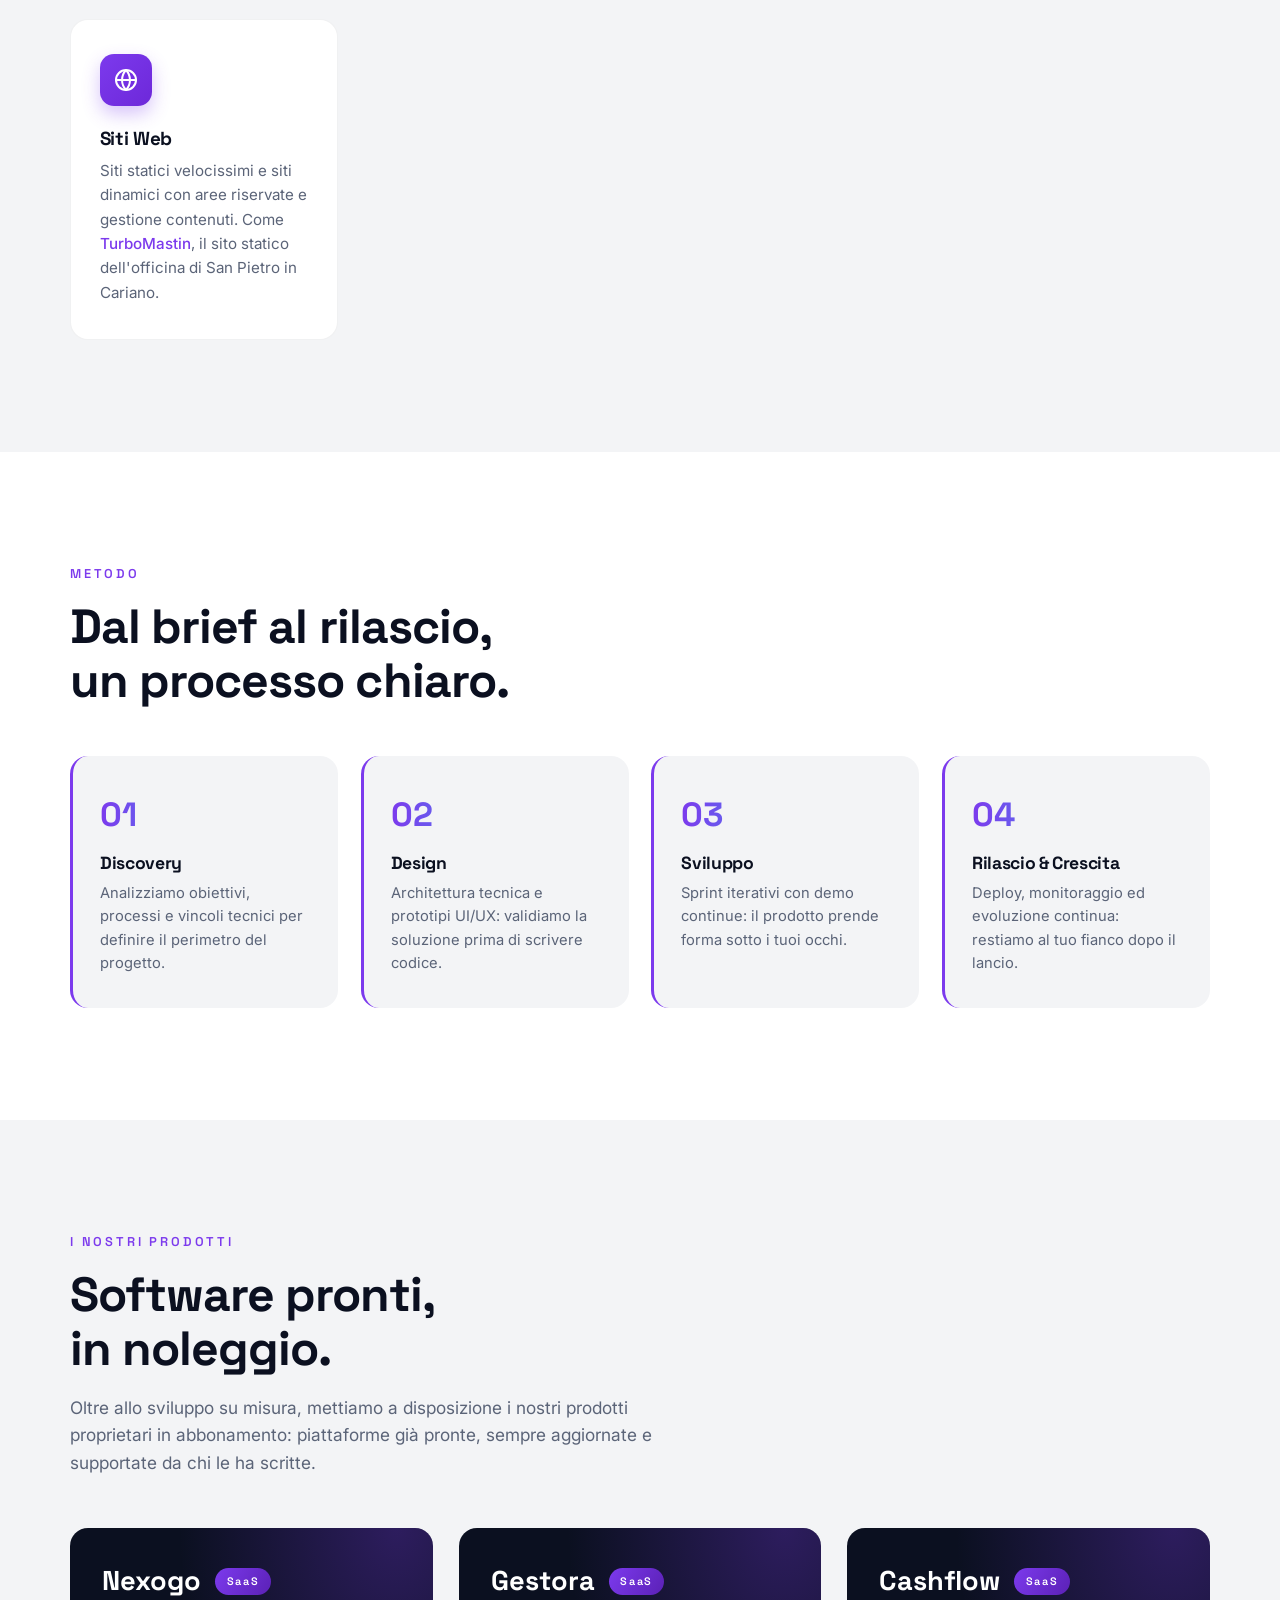
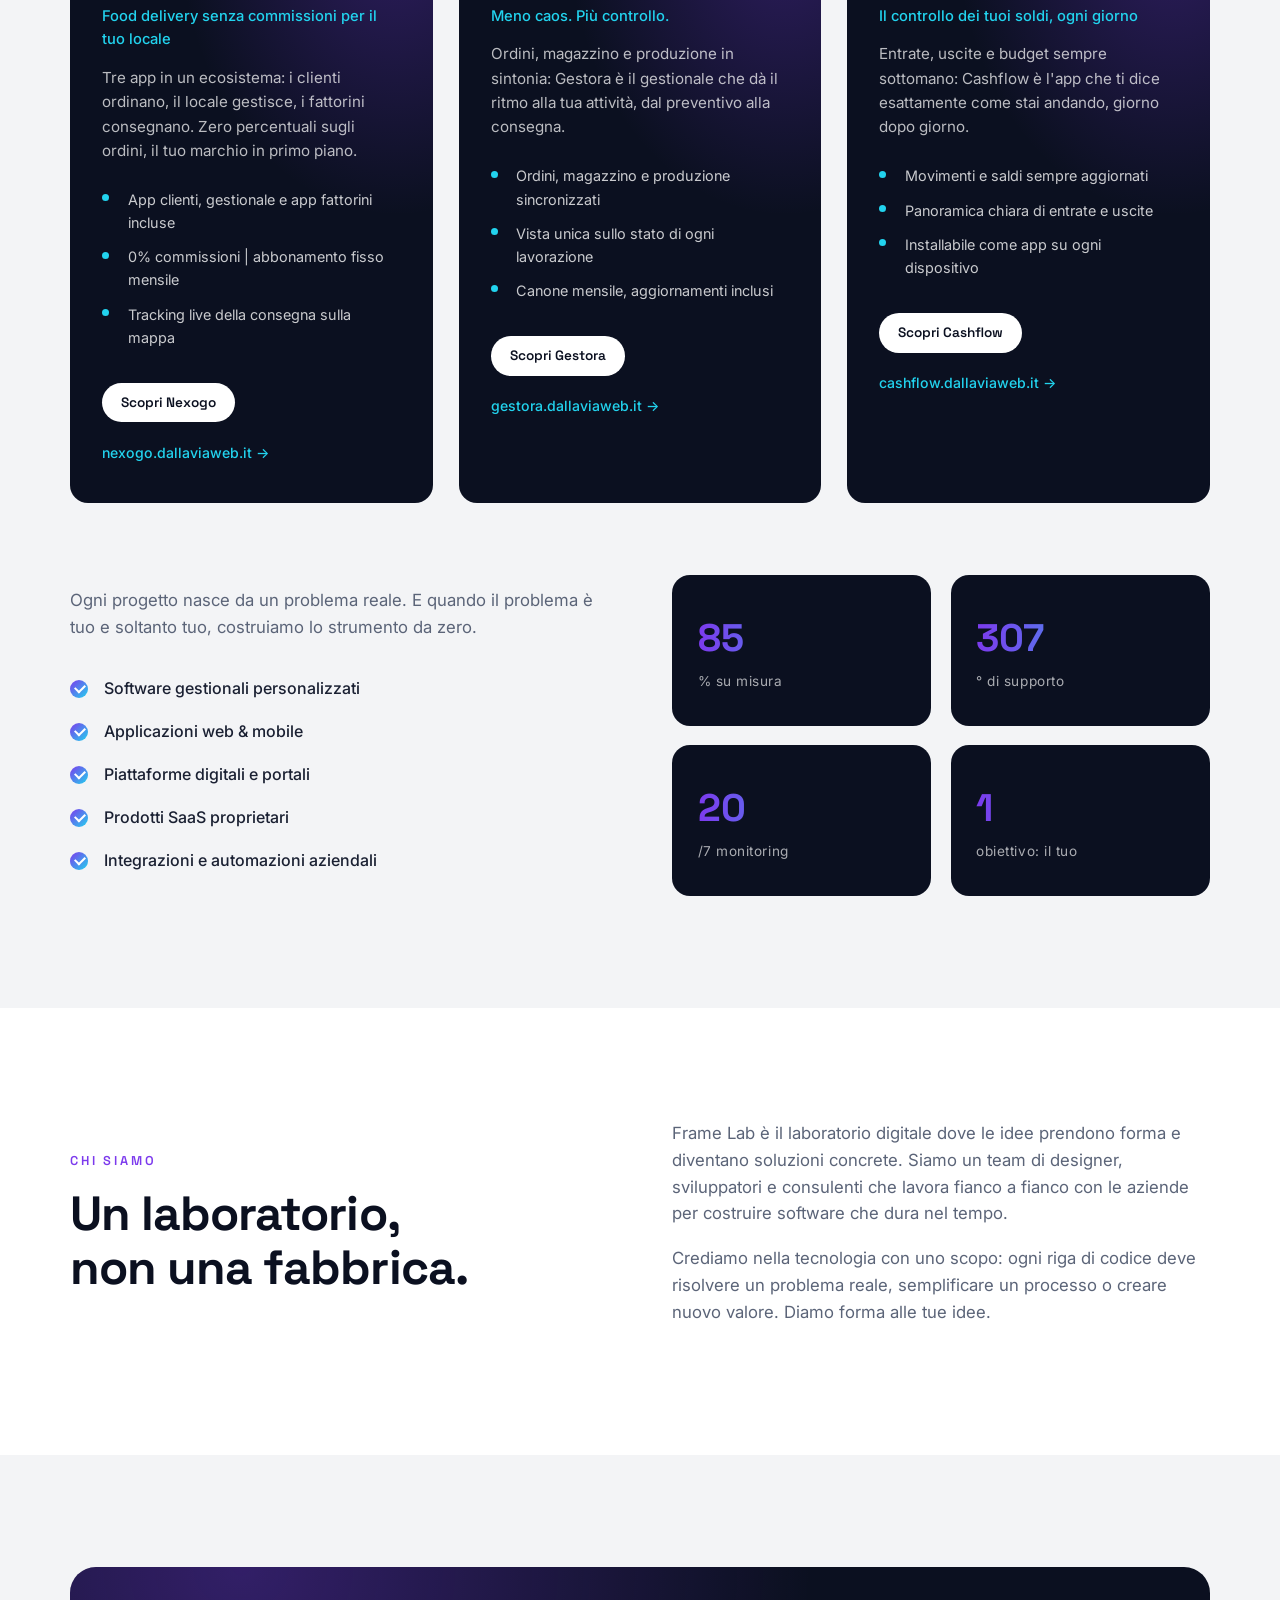
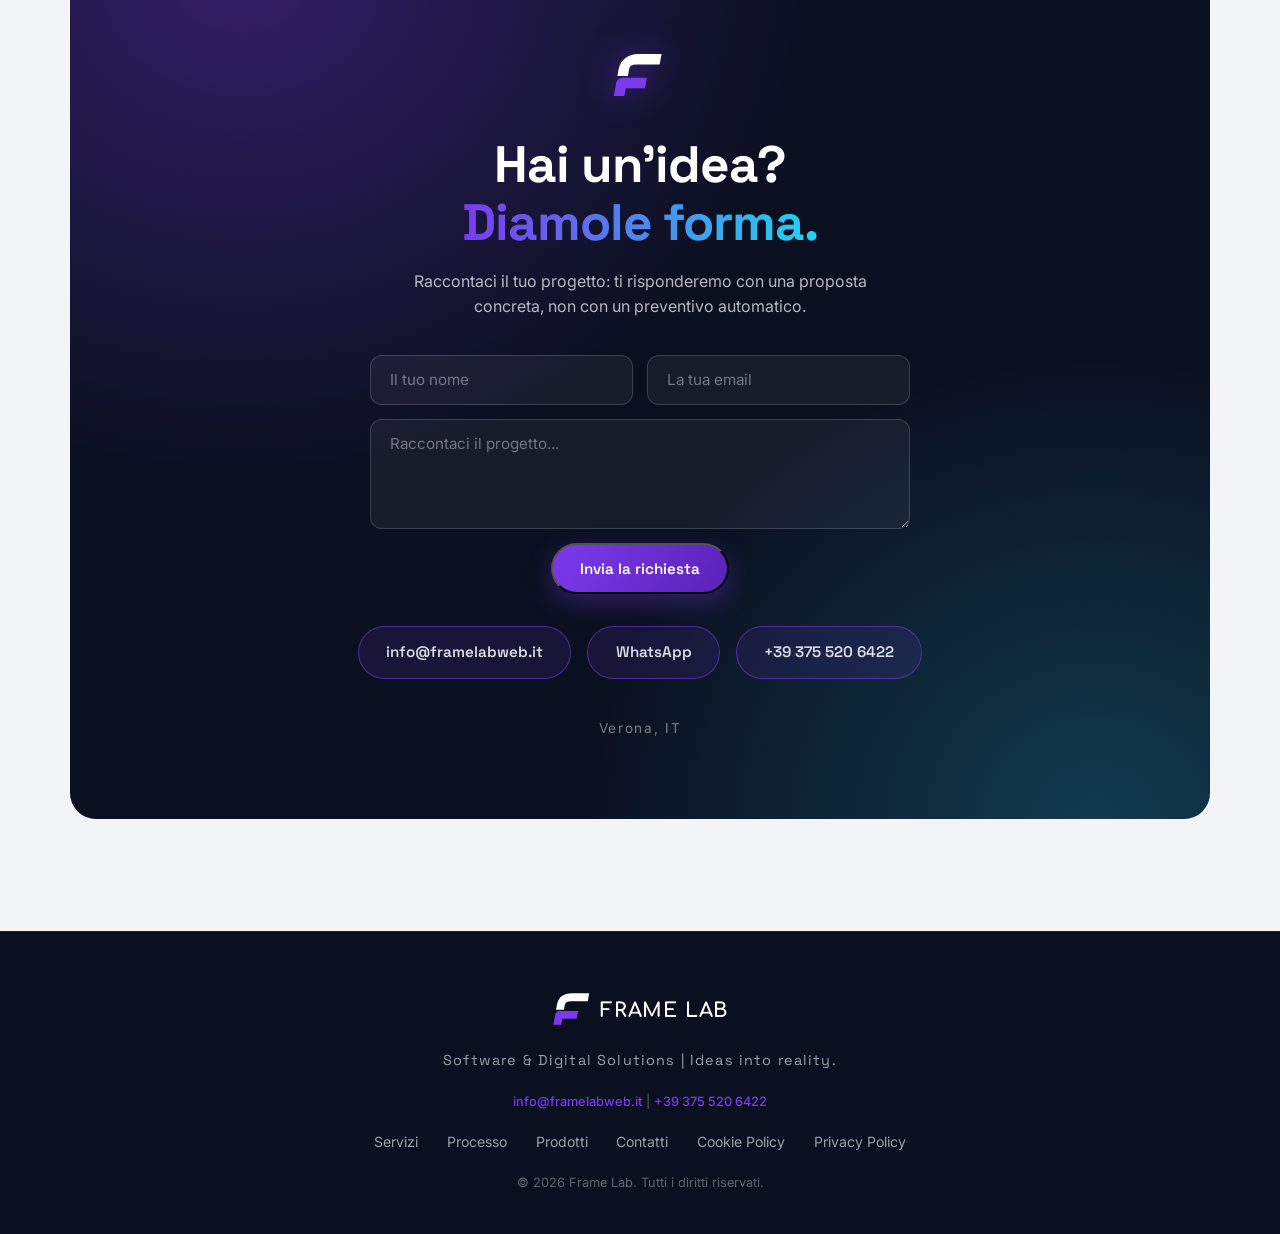
==== commit 9acbb78d: "Email contatto su dominio .it" ====
--- a/index.html
+++ b/index.html
@@ -310,7 +310,7 @@
           </svg>
           <h2>Hai un'idea?<br /><span class="grad-text">Diamole forma.</span></h2>
           <p>Raccontaci il tuo progetto: ti risponderemo con una proposta concreta, non con un preventivo automatico.</p>
-          <form class="contact-form" action="https://formsubmit.co/info@framelabweb.com" method="POST">
+          <form class="contact-form" action="https://formsubmit.co/info@framelabweb.it" method="POST">
             <input type="hidden" name="_subject" value="Nuovo contatto da framelabweb.it" />
             <input type="hidden" name="_captcha" value="false" />
             <input type="hidden" name="_next" value="https://www.framelabweb.it/?inviato=1#contatti" />
@@ -322,7 +322,7 @@
             <button type="submit" class="btn btn-primary">Invia la richiesta</button>
           </form>
           <div class="cta-actions">
-            <a href="mailto:info@framelabweb.com" class="btn btn-ghost">info@framelabweb.com</a>
+            <a href="mailto:info@framelabweb.it" class="btn btn-ghost">info@framelabweb.it</a>
             <a href="https://wa.me/393755206422" target="_blank" rel="noopener" class="btn btn-ghost">WhatsApp</a>
             <a href="tel:+393755206422" class="btn btn-ghost">+39 375 520 6422</a>
           </div>
@@ -346,7 +346,7 @@
         <span class="logo-text">FRAME LAB</span>
       </a>
       <p class="footer-tag">Software &amp; Digital Solutions | Ideas into reality.</p>
-      <p class="footer-copy"><a href="mailto:info@framelabweb.com" class="inline-link">info@framelabweb.com</a> | <a href="tel:+393755206422" class="inline-link">+39 375 520 6422</a></p>
+      <p class="footer-copy"><a href="mailto:info@framelabweb.it" class="inline-link">info@framelabweb.it</a> | <a href="tel:+393755206422" class="inline-link">+39 375 520 6422</a></p>
       <nav class="footer-links" aria-label="Link footer">
         <a href="#servizi">Servizi</a>
         <a href="#processo">Processo</a>
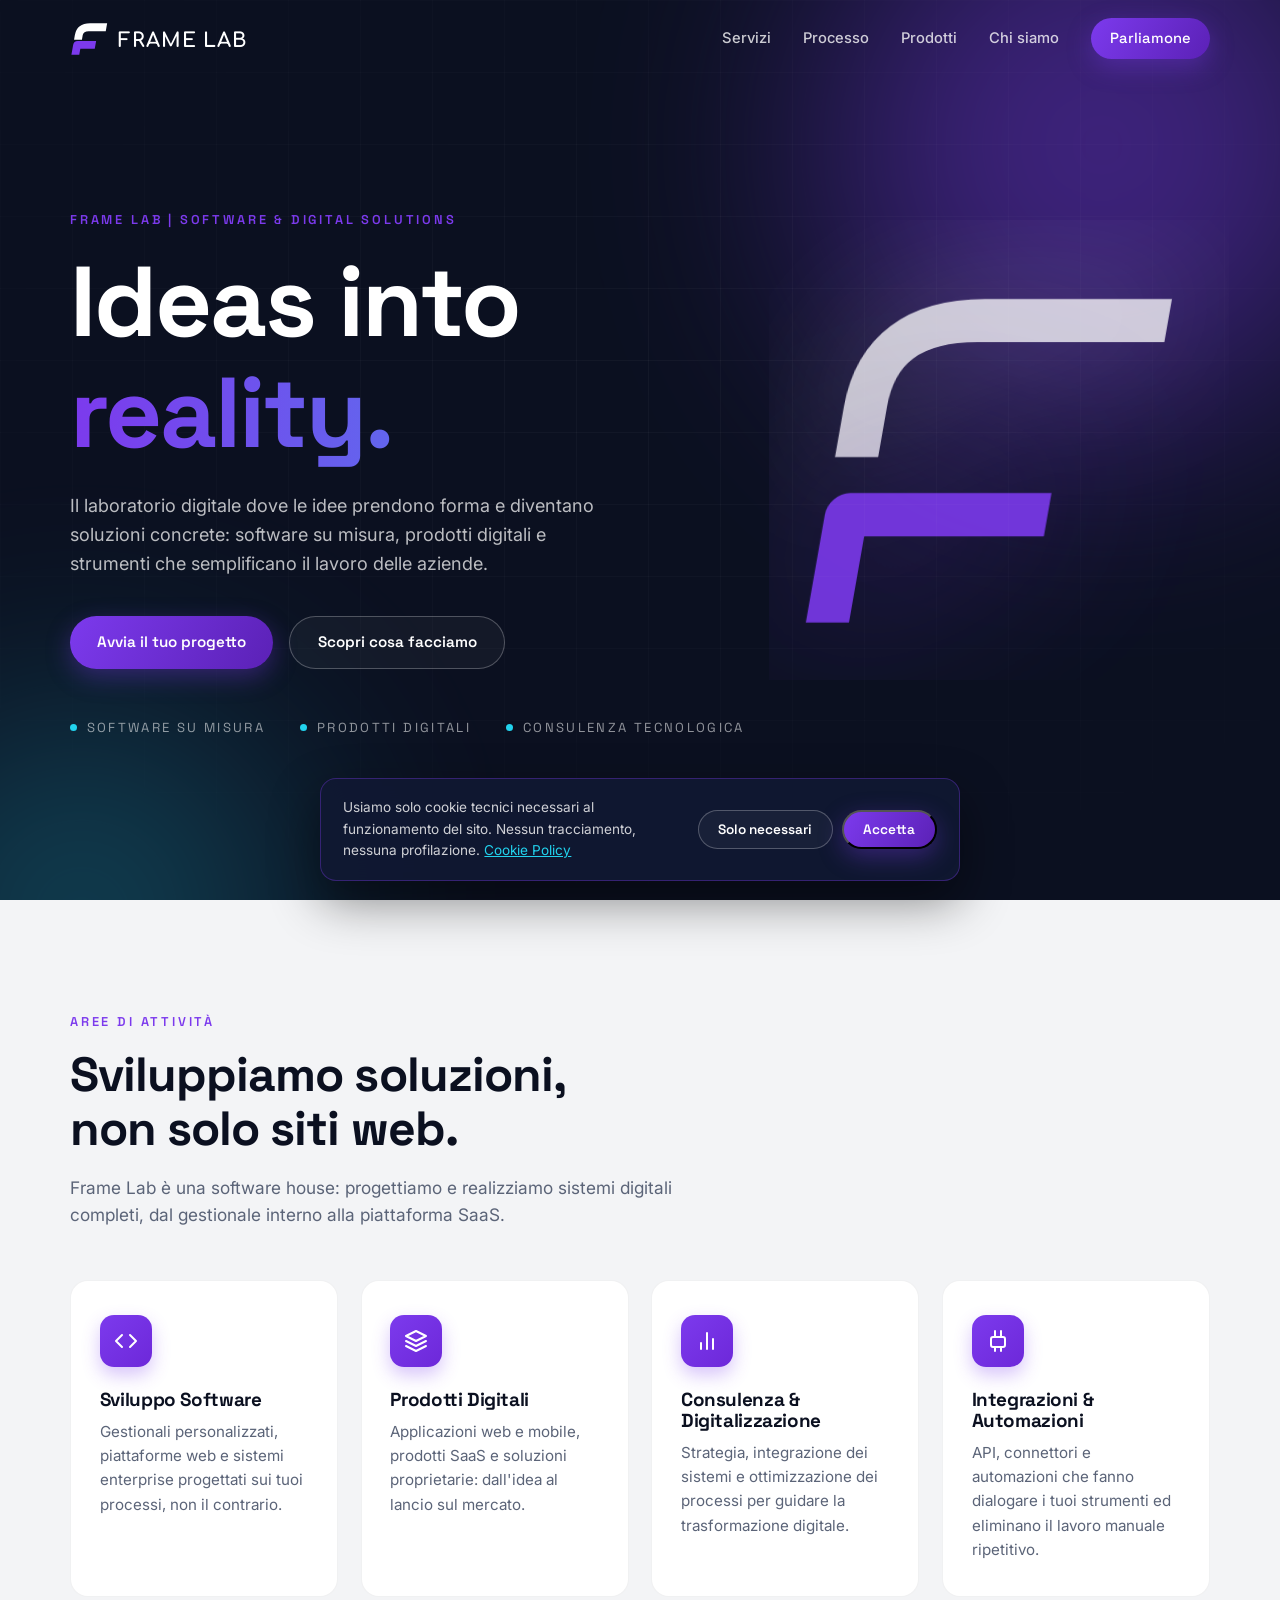
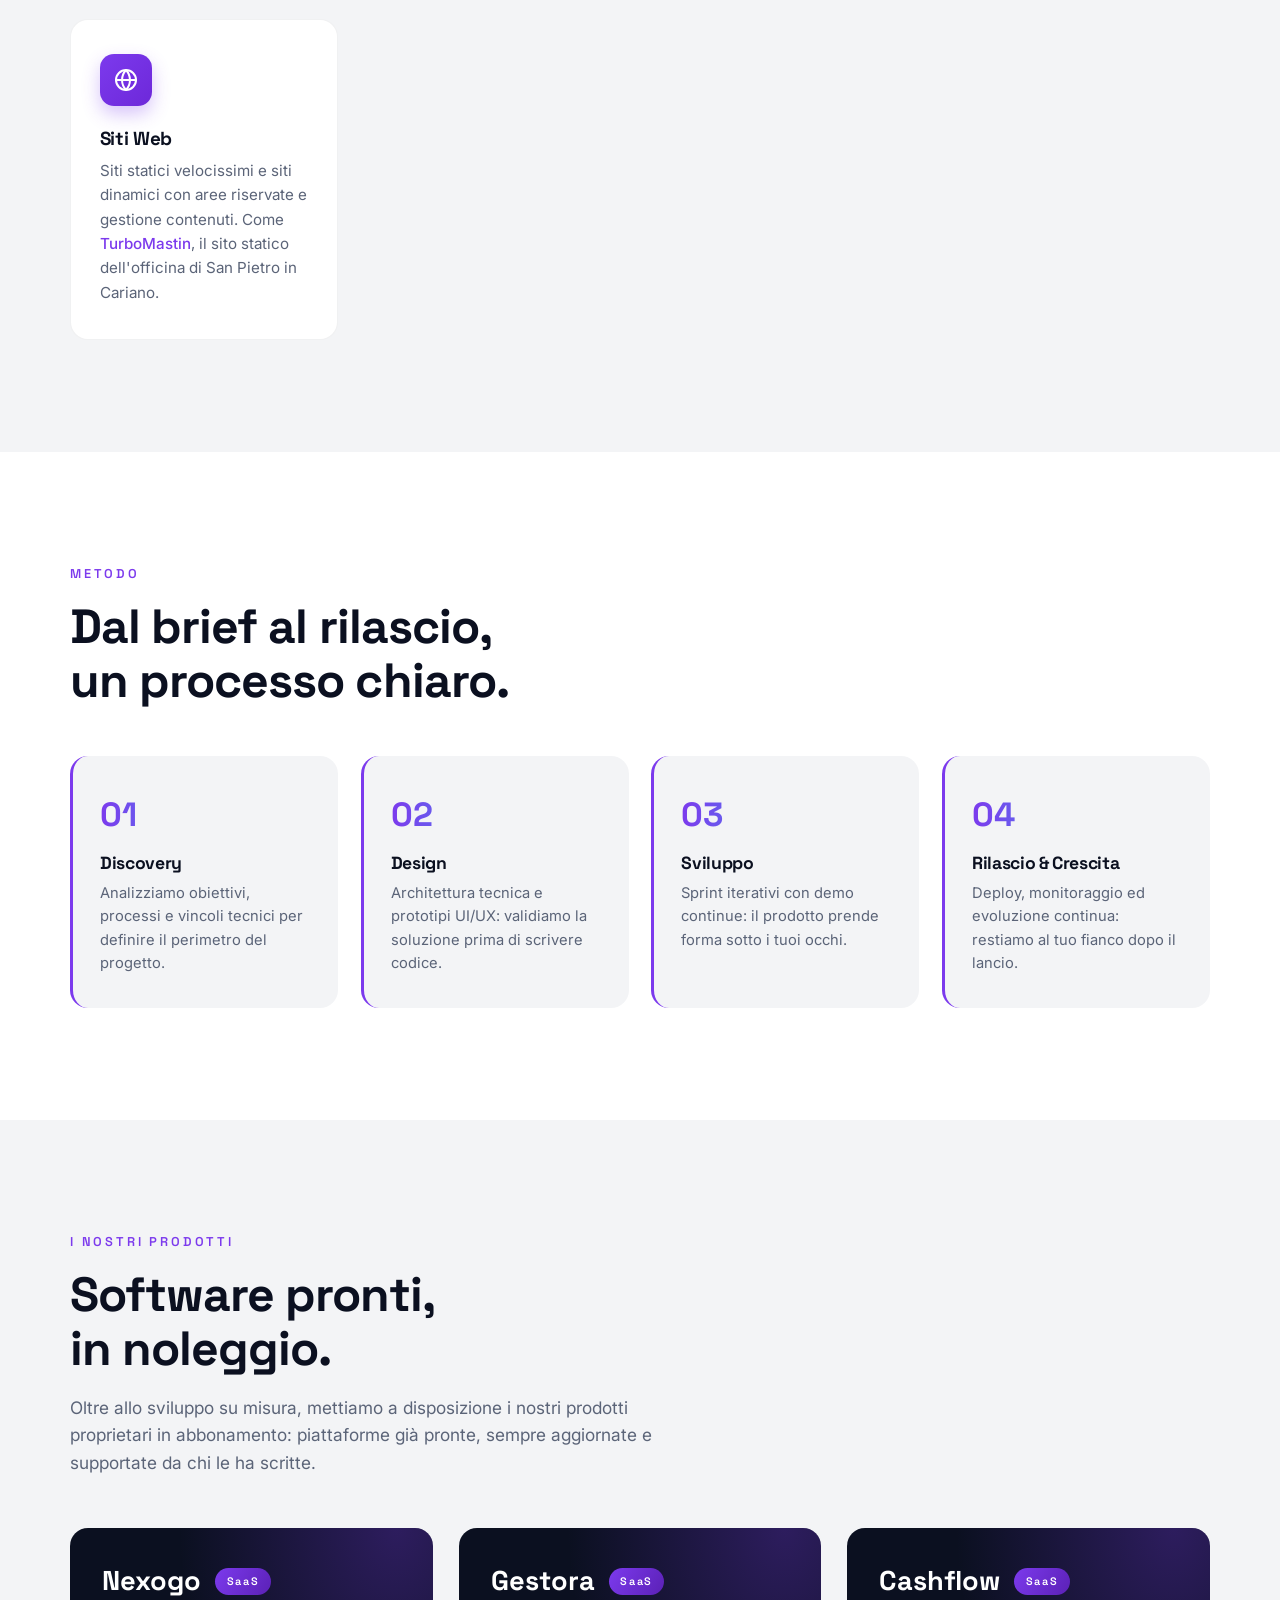
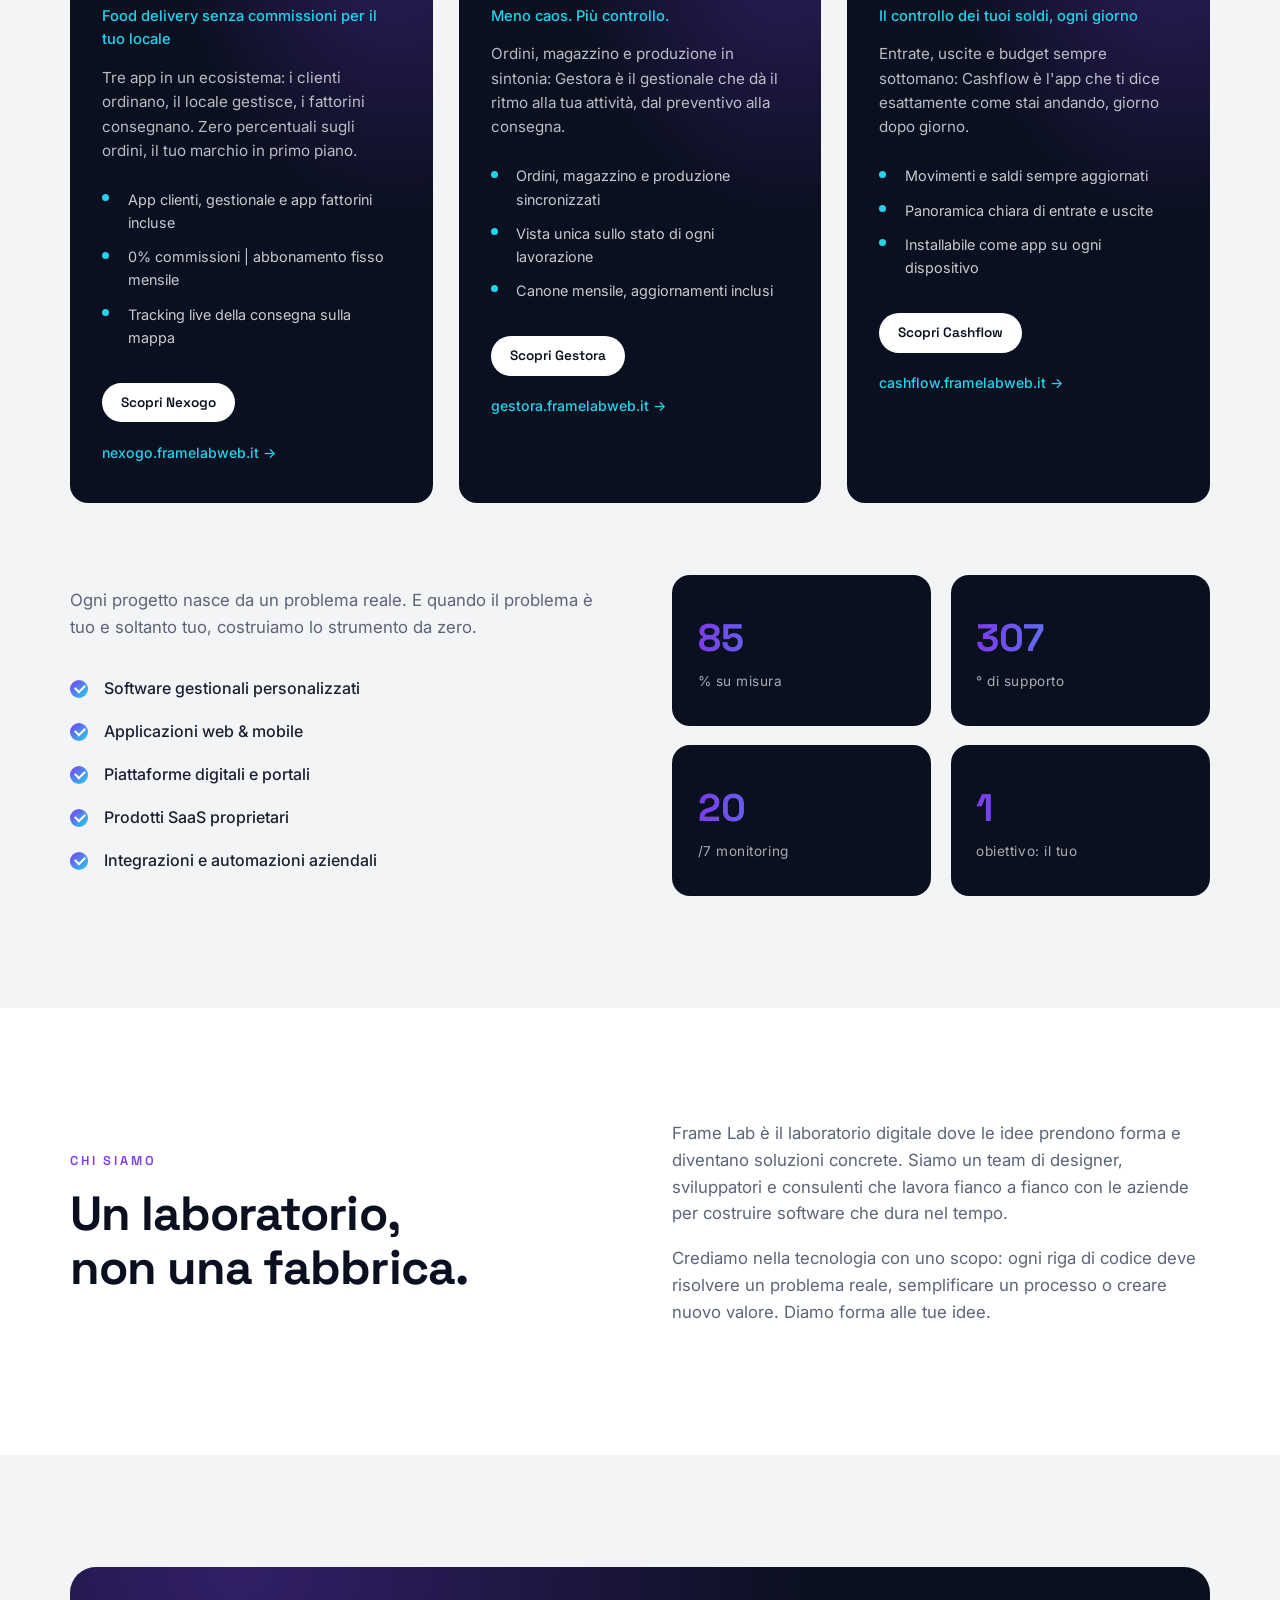
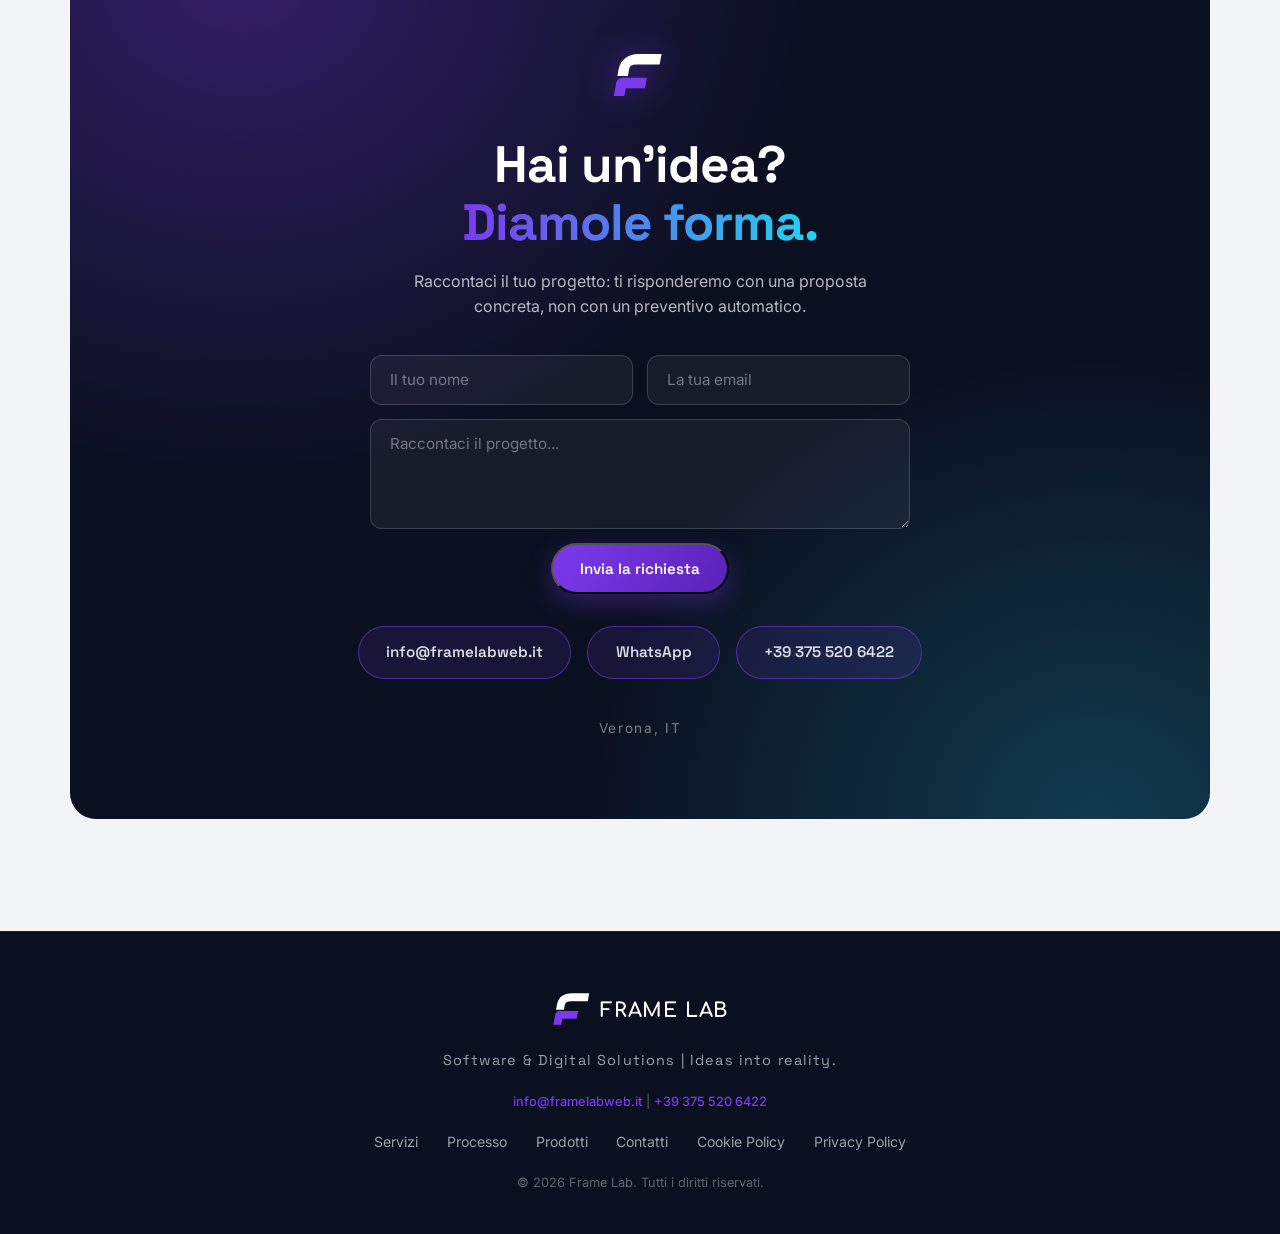
==== commit 267fb759: "Migrazione link prodotti su framelabweb.it" ====
--- a/index.html
+++ b/index.html
@@ -142,7 +142,7 @@
             </div>
             <h3>Siti Web</h3>
             <p>Siti statici velocissimi e siti dinamici con aree riservate e gestione contenuti.
-              Come <a href="https://turbomastin.dallaviaweb.it" target="_blank" rel="noopener" class="inline-link">TurboMastin</a>, il sito statico dell'officina di San Pietro in Cariano.</p>
+              Come <a href="https://turbomastin.framelabweb.it" target="_blank" rel="noopener" class="inline-link">TurboMastin</a>, il sito statico dell'officina di San Pietro in Cariano.</p>
           </article>
         </div>
       </div>
@@ -206,7 +206,7 @@
             </ul>
             <div class="product-actions">
               <a href="prodotti/nexogo.html" class="btn btn-dark btn-sm">Scopri Nexogo</a>
-              <a href="https://nexogo.dallaviaweb.it" target="_blank" rel="noopener" class="product-link">nexogo.dallaviaweb.it →</a>
+              <a href="https://nexogo.framelabweb.it" target="_blank" rel="noopener" class="product-link">nexogo.framelabweb.it →</a>
             </div>
           </article>
           <article class="product reveal">
@@ -226,7 +226,7 @@
             </ul>
             <div class="product-actions">
               <a href="prodotti/gestora.html" class="btn btn-dark btn-sm">Scopri Gestora</a>
-              <a href="https://gestora.dallaviaweb.it" target="_blank" rel="noopener" class="product-link">gestora.dallaviaweb.it →</a>
+              <a href="https://gestora.framelabweb.it" target="_blank" rel="noopener" class="product-link">gestora.framelabweb.it →</a>
             </div>
           </article>
           <article class="product reveal">
@@ -246,7 +246,7 @@
             </ul>
             <div class="product-actions">
               <a href="prodotti/cashflow.html" class="btn btn-dark btn-sm">Scopri Cashflow</a>
-              <a href="https://cashflow.dallaviaweb.it" target="_blank" rel="noopener" class="product-link">cashflow.dallaviaweb.it →</a>
+              <a href="https://cashflow.framelabweb.it" target="_blank" rel="noopener" class="product-link">cashflow.framelabweb.it →</a>
             </div>
           </article>
         </div>
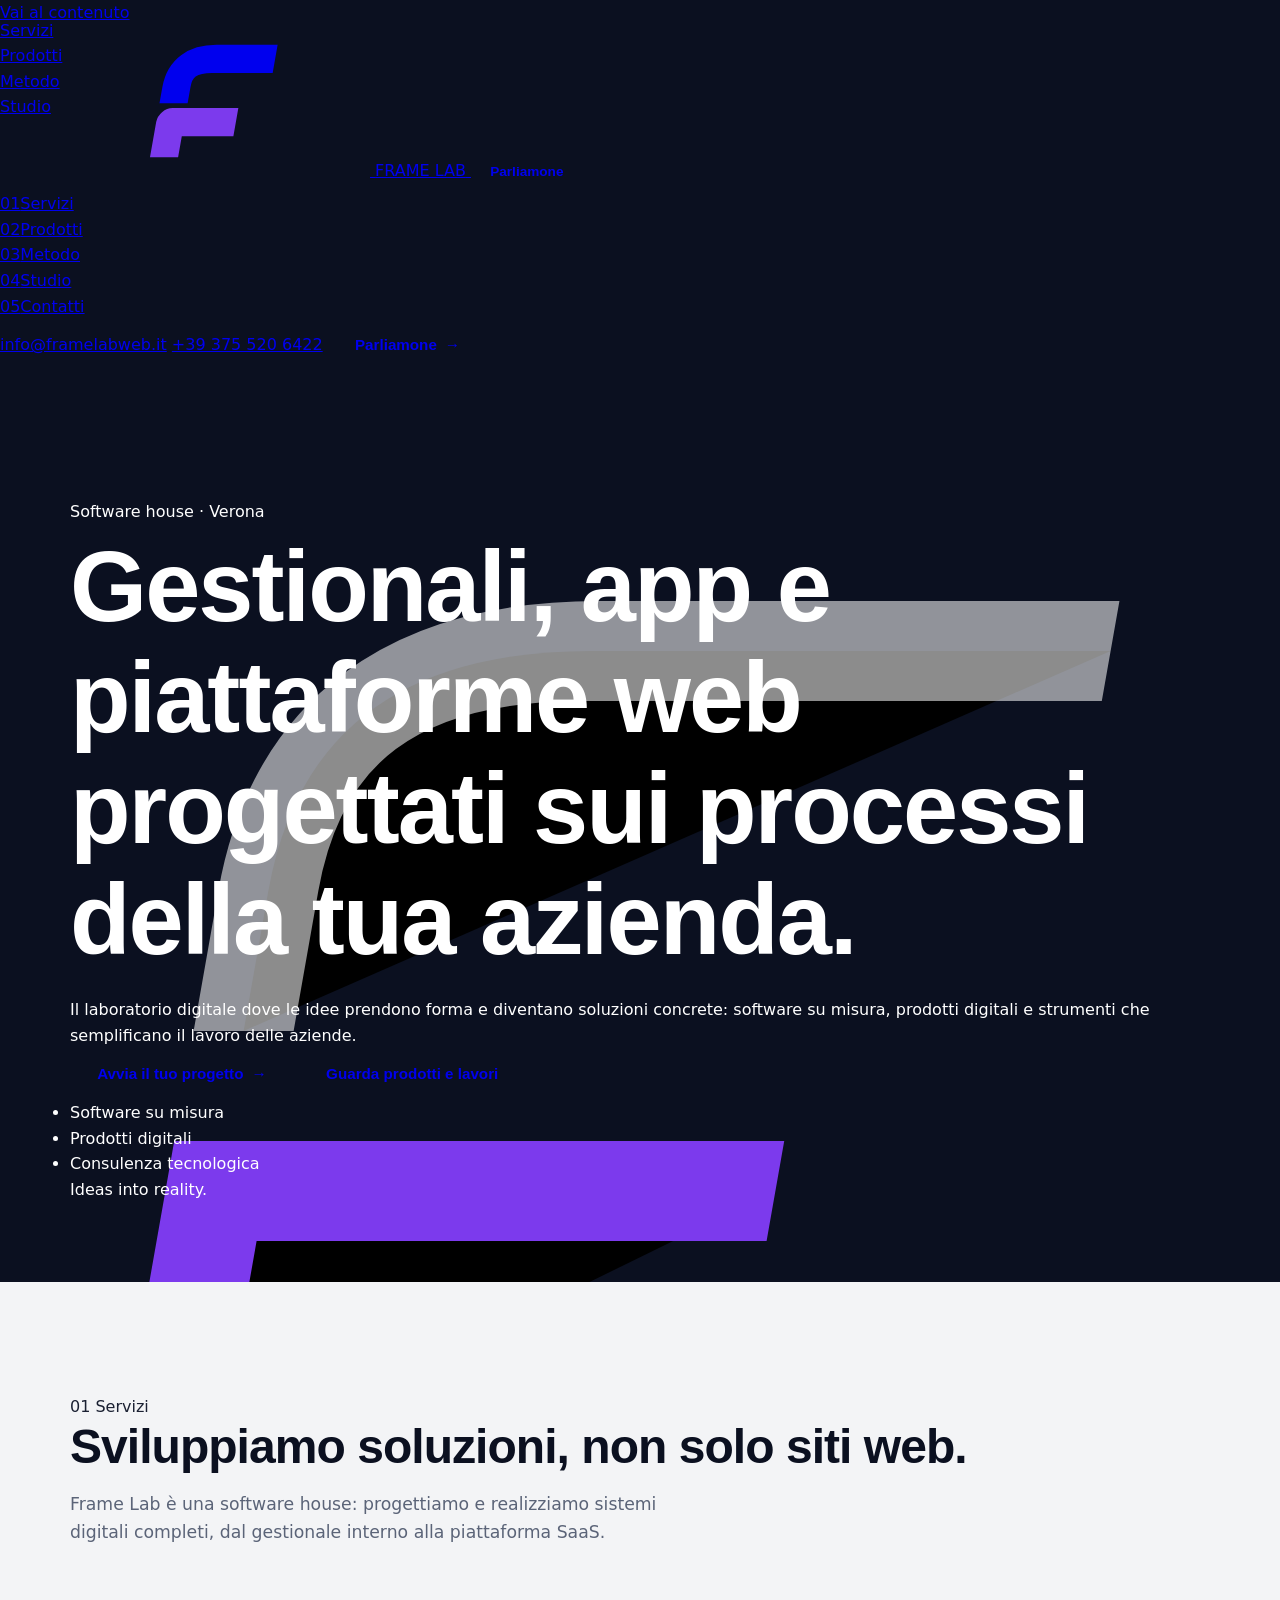
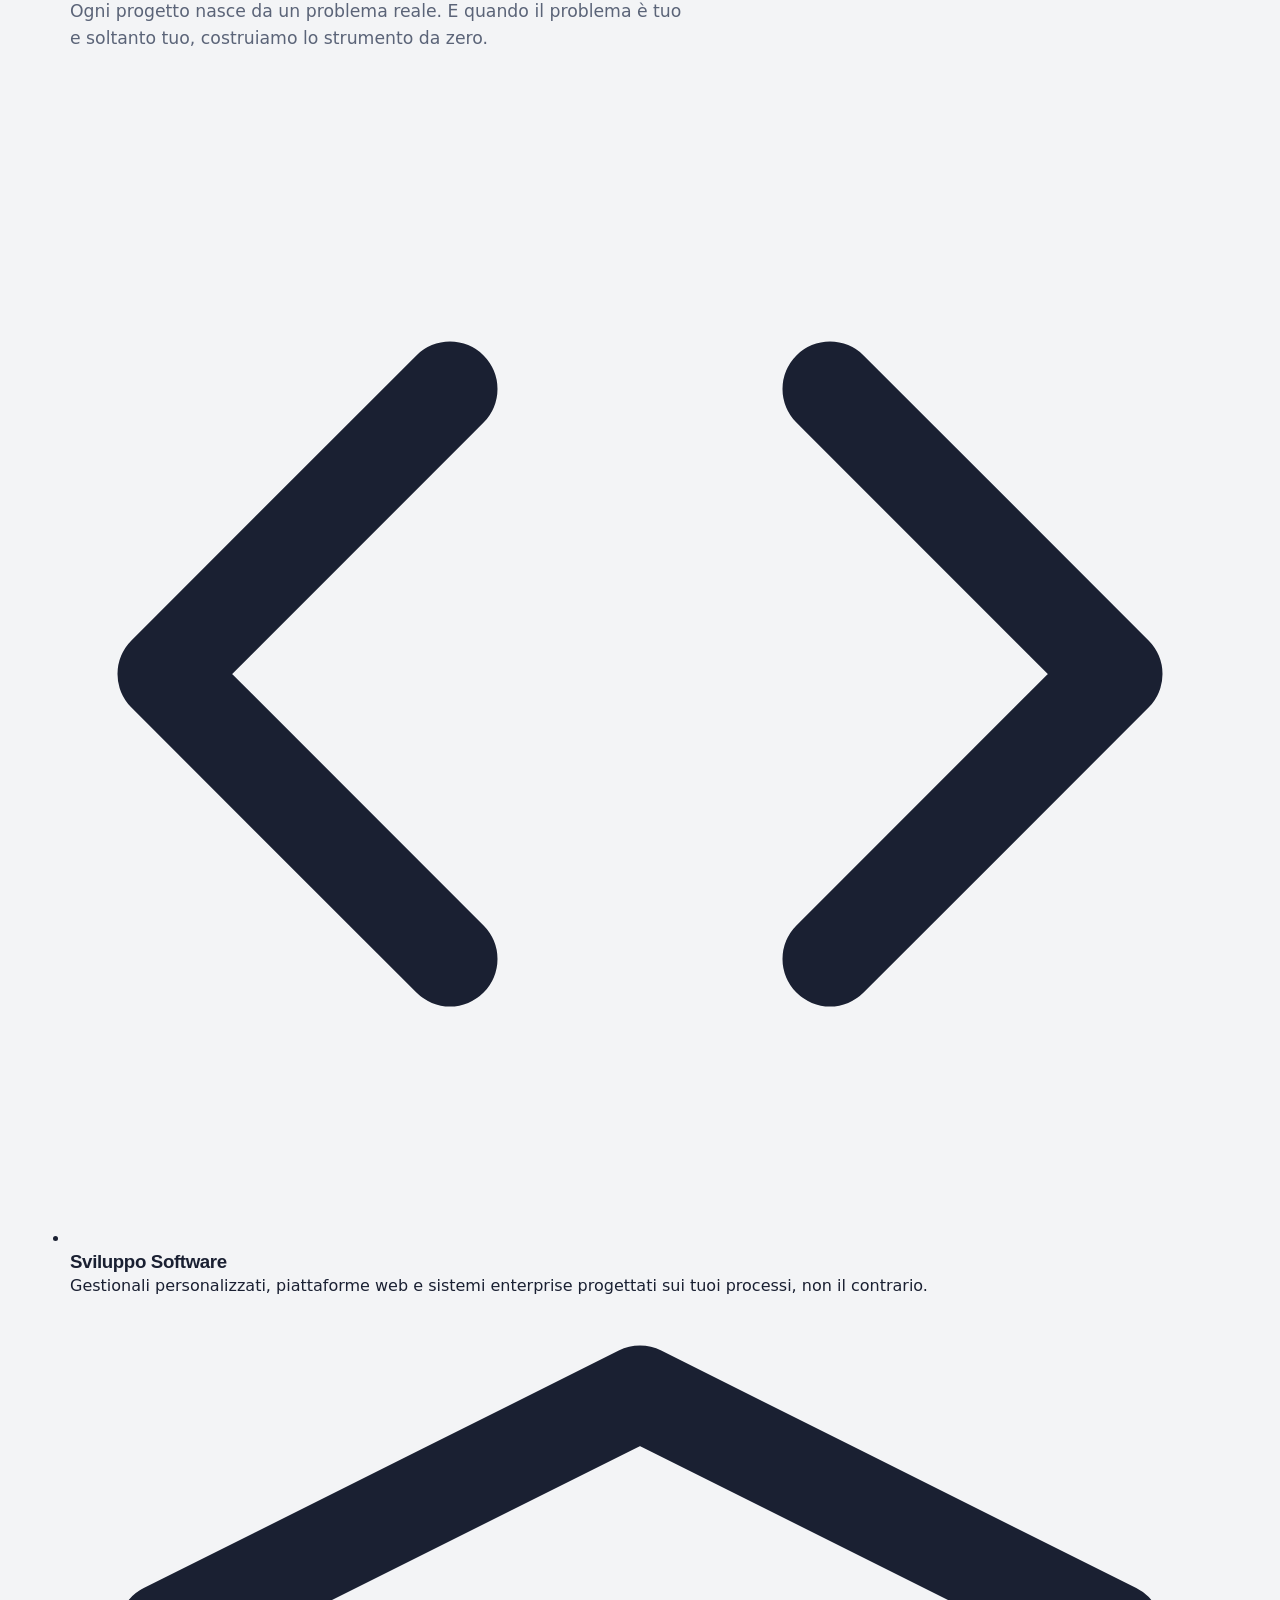
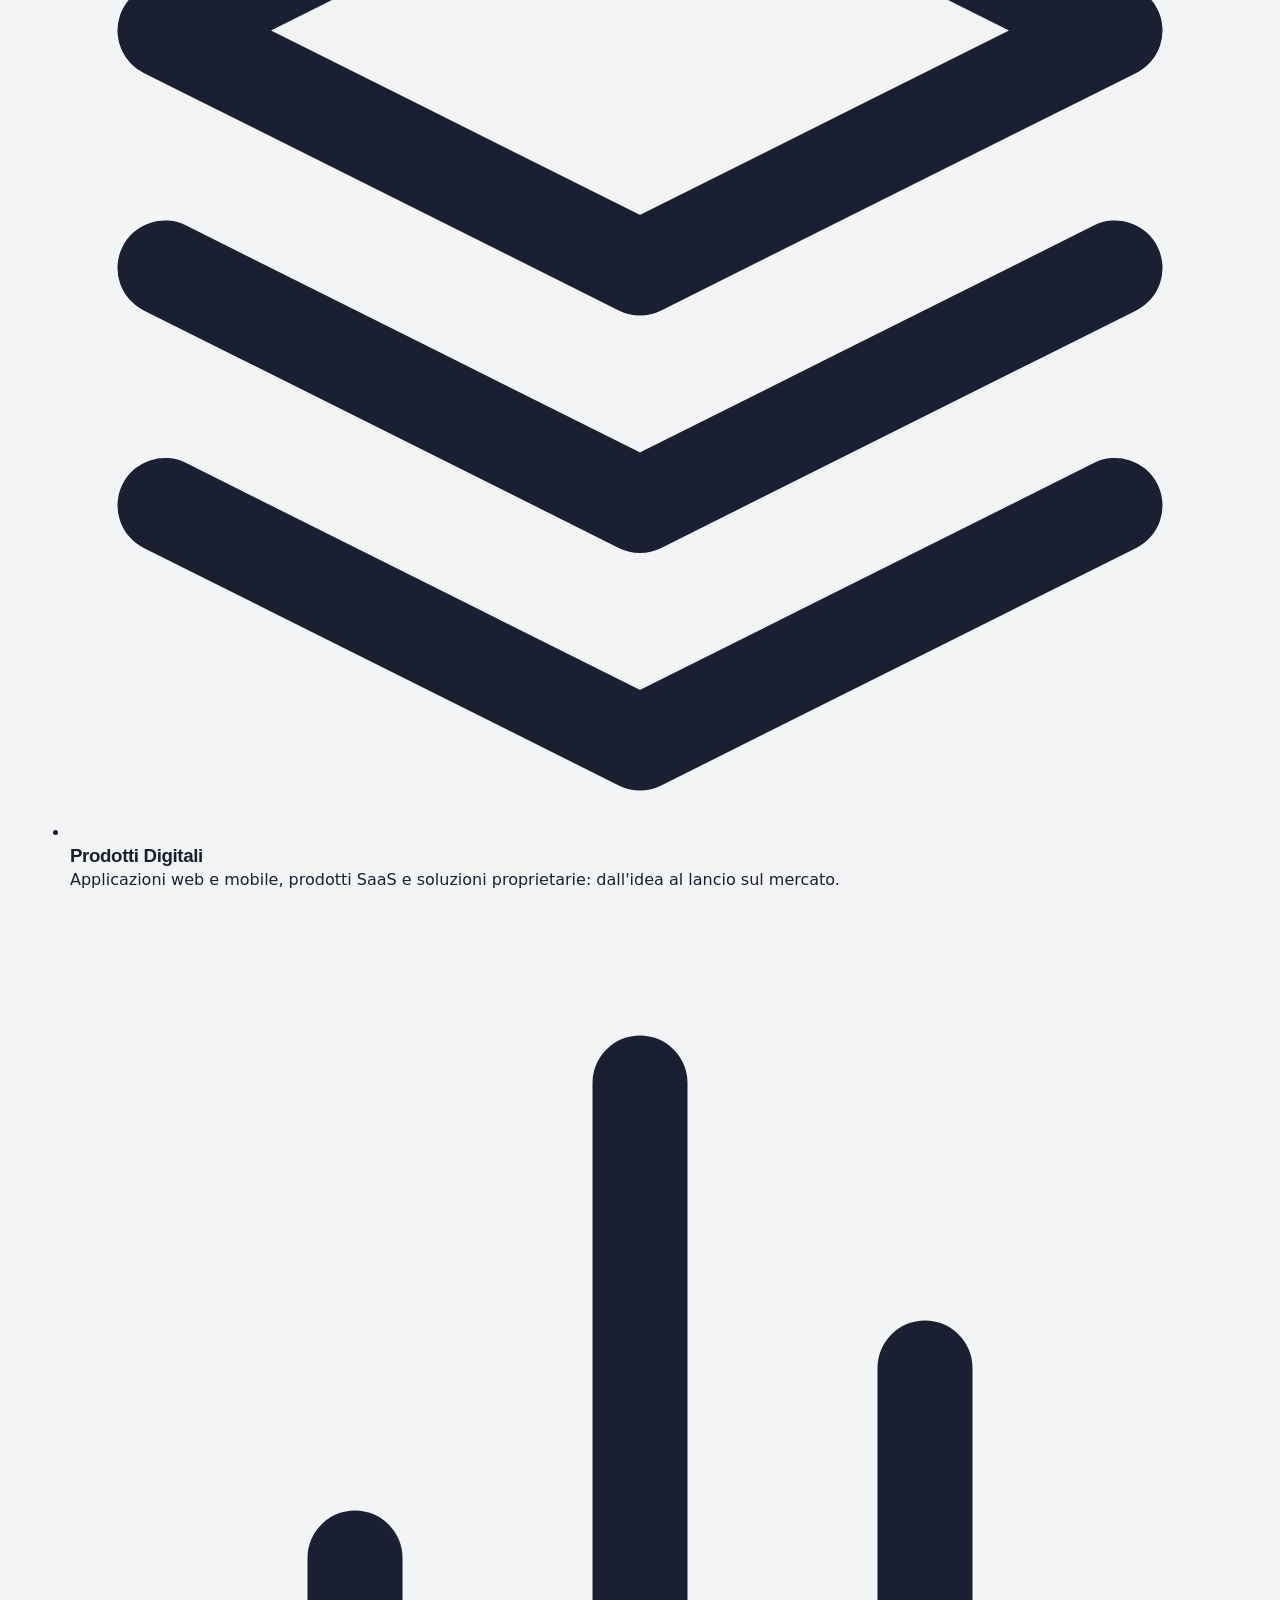
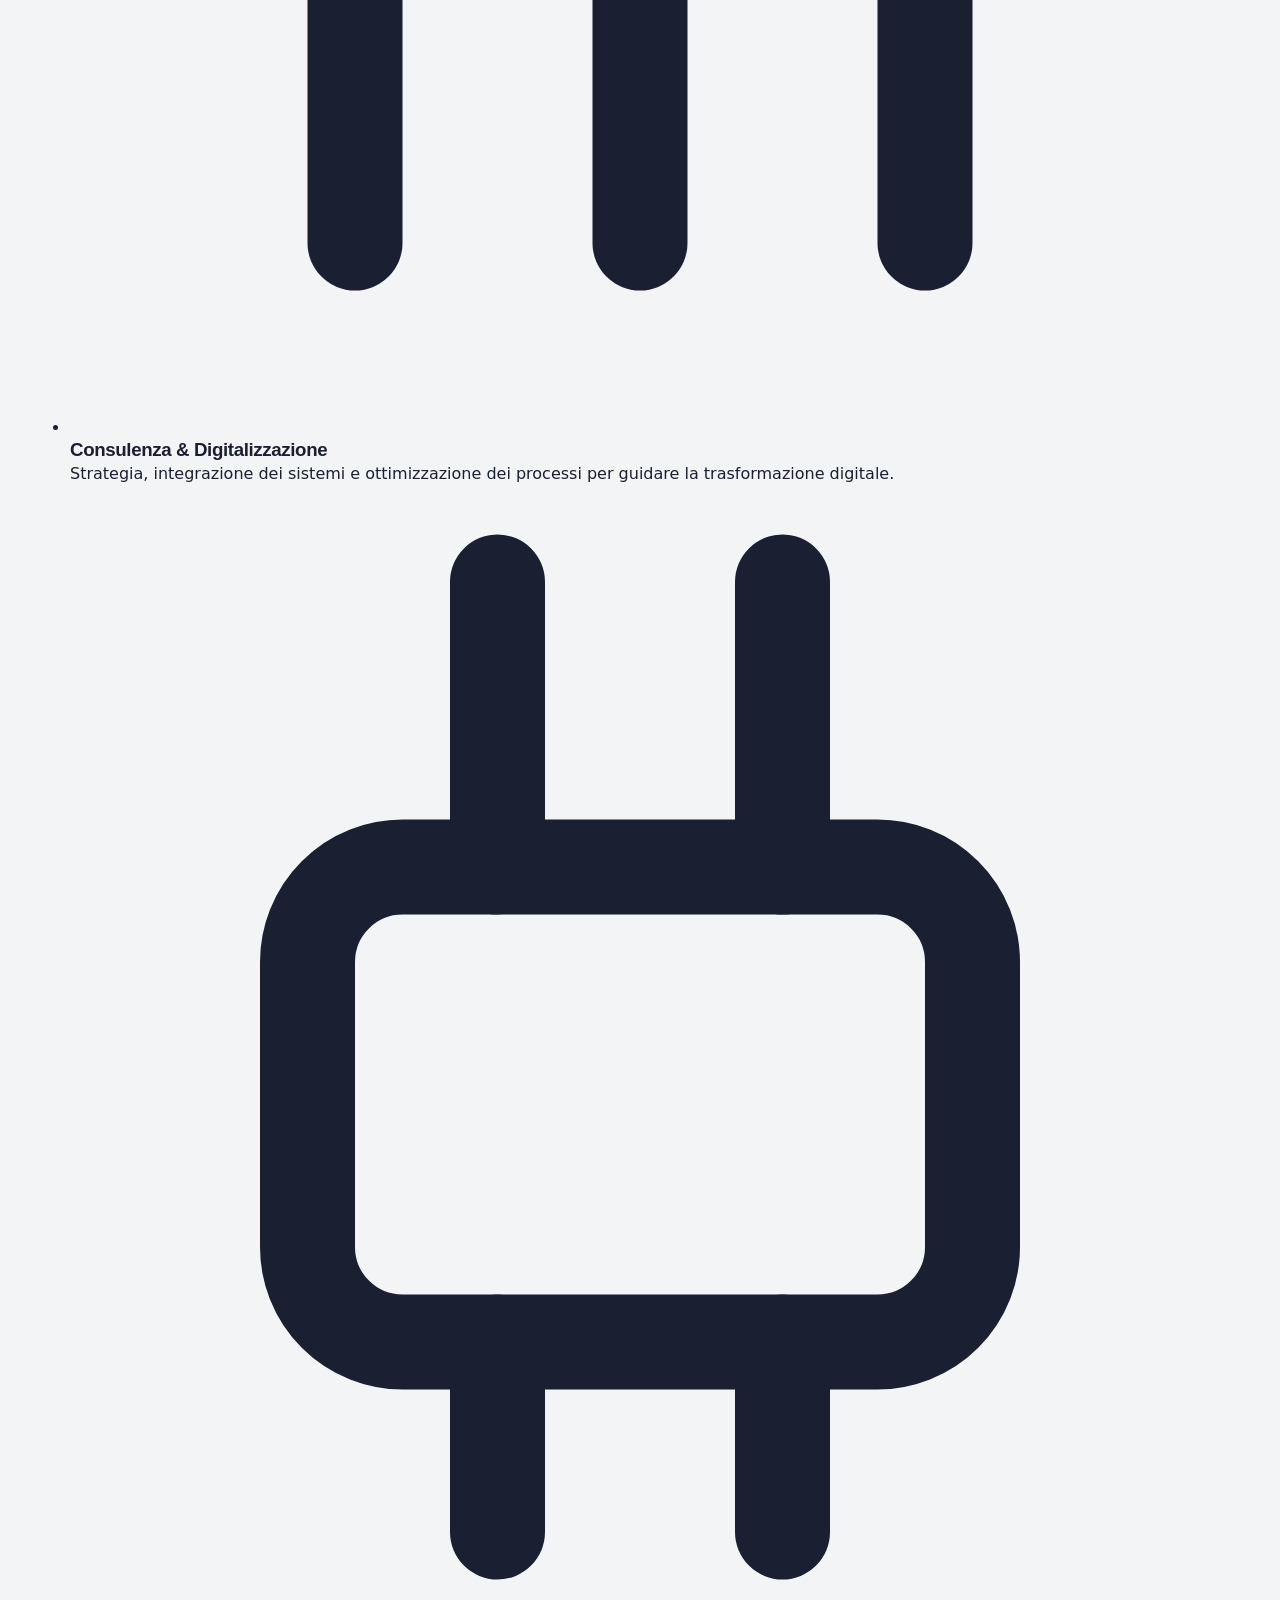
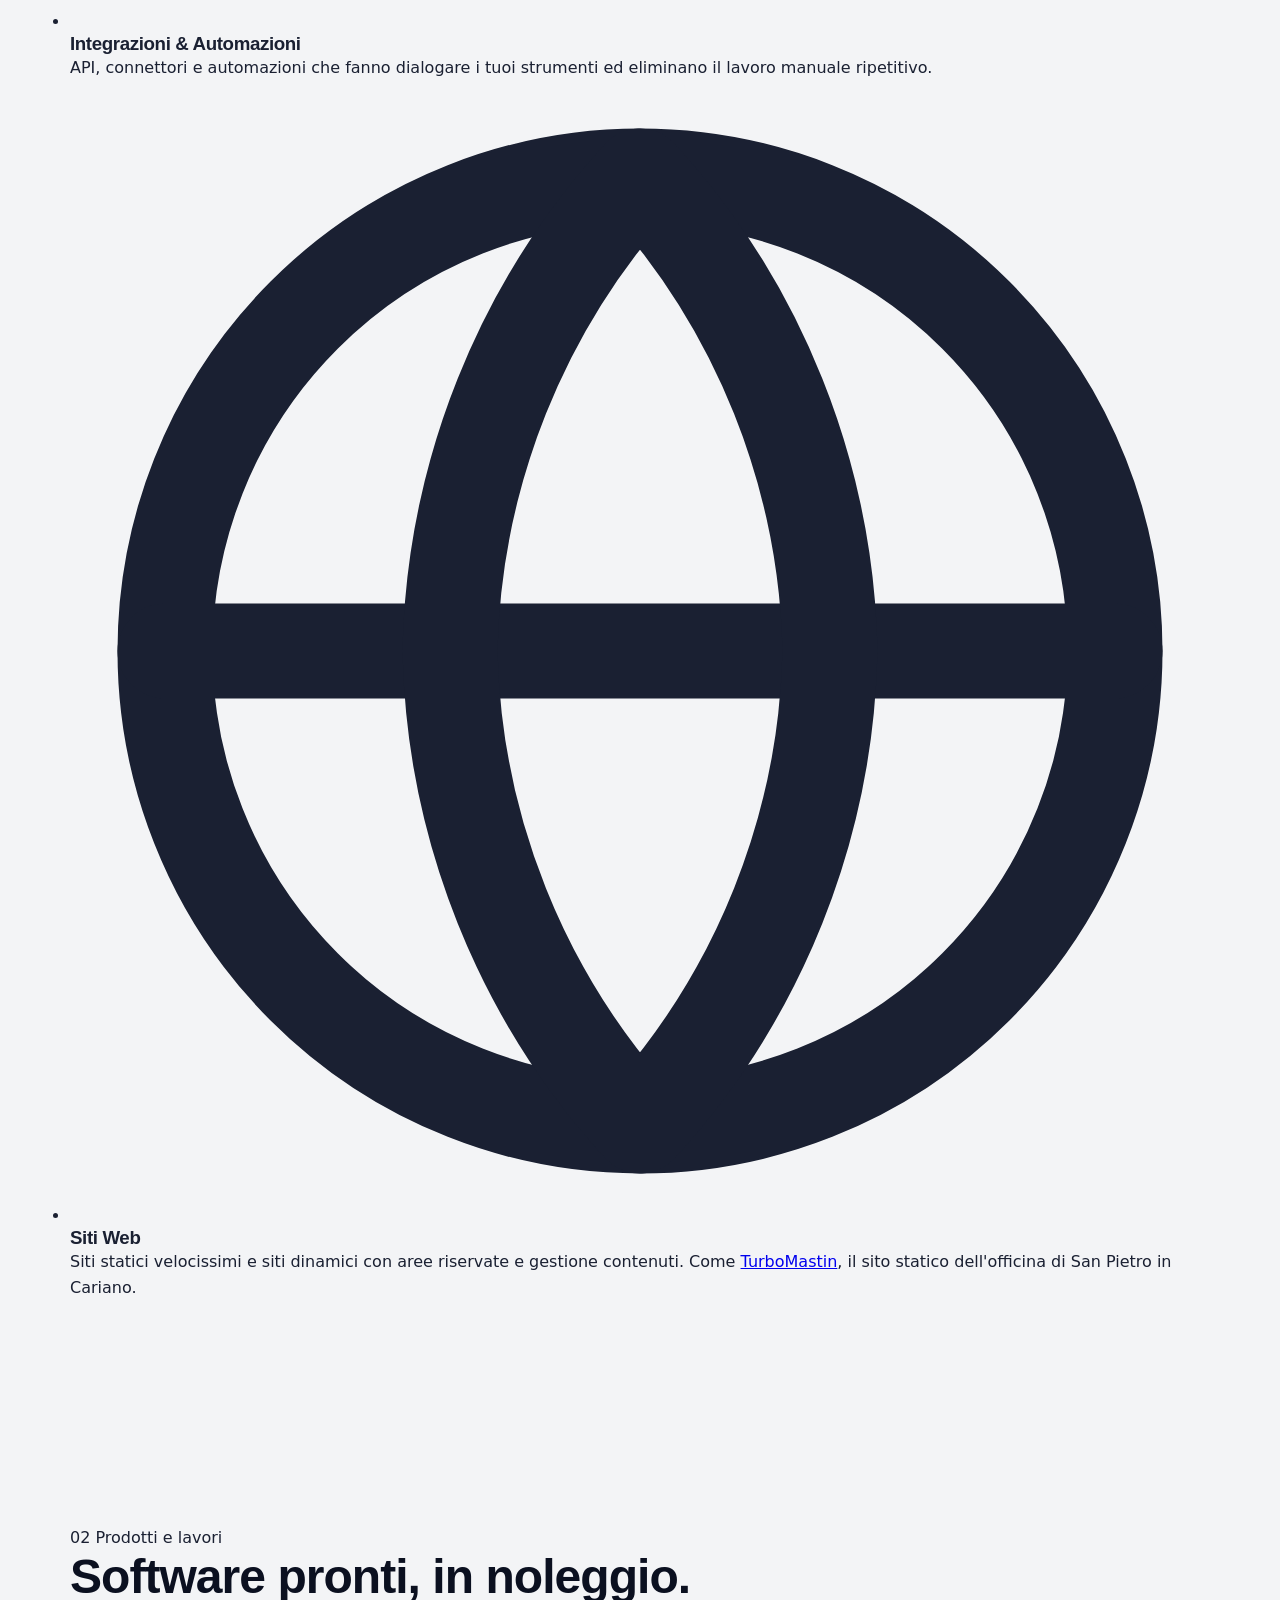
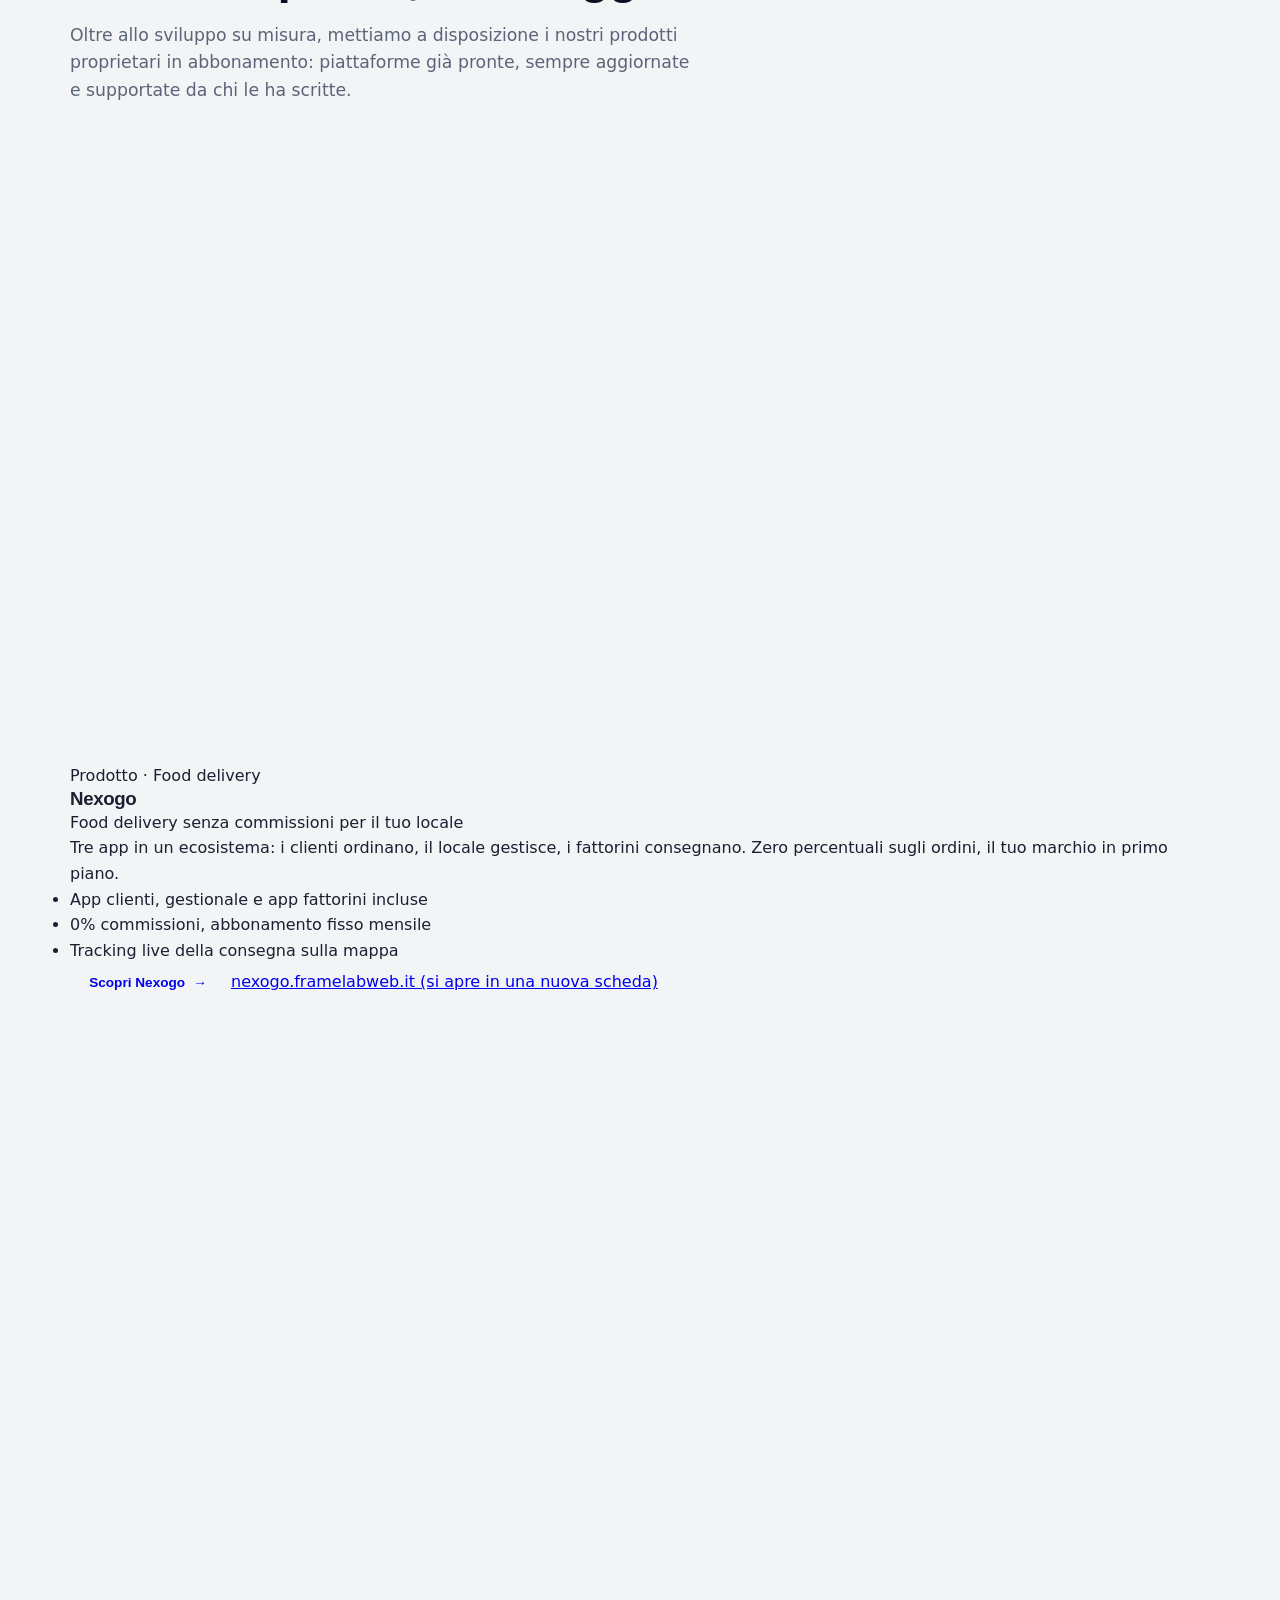
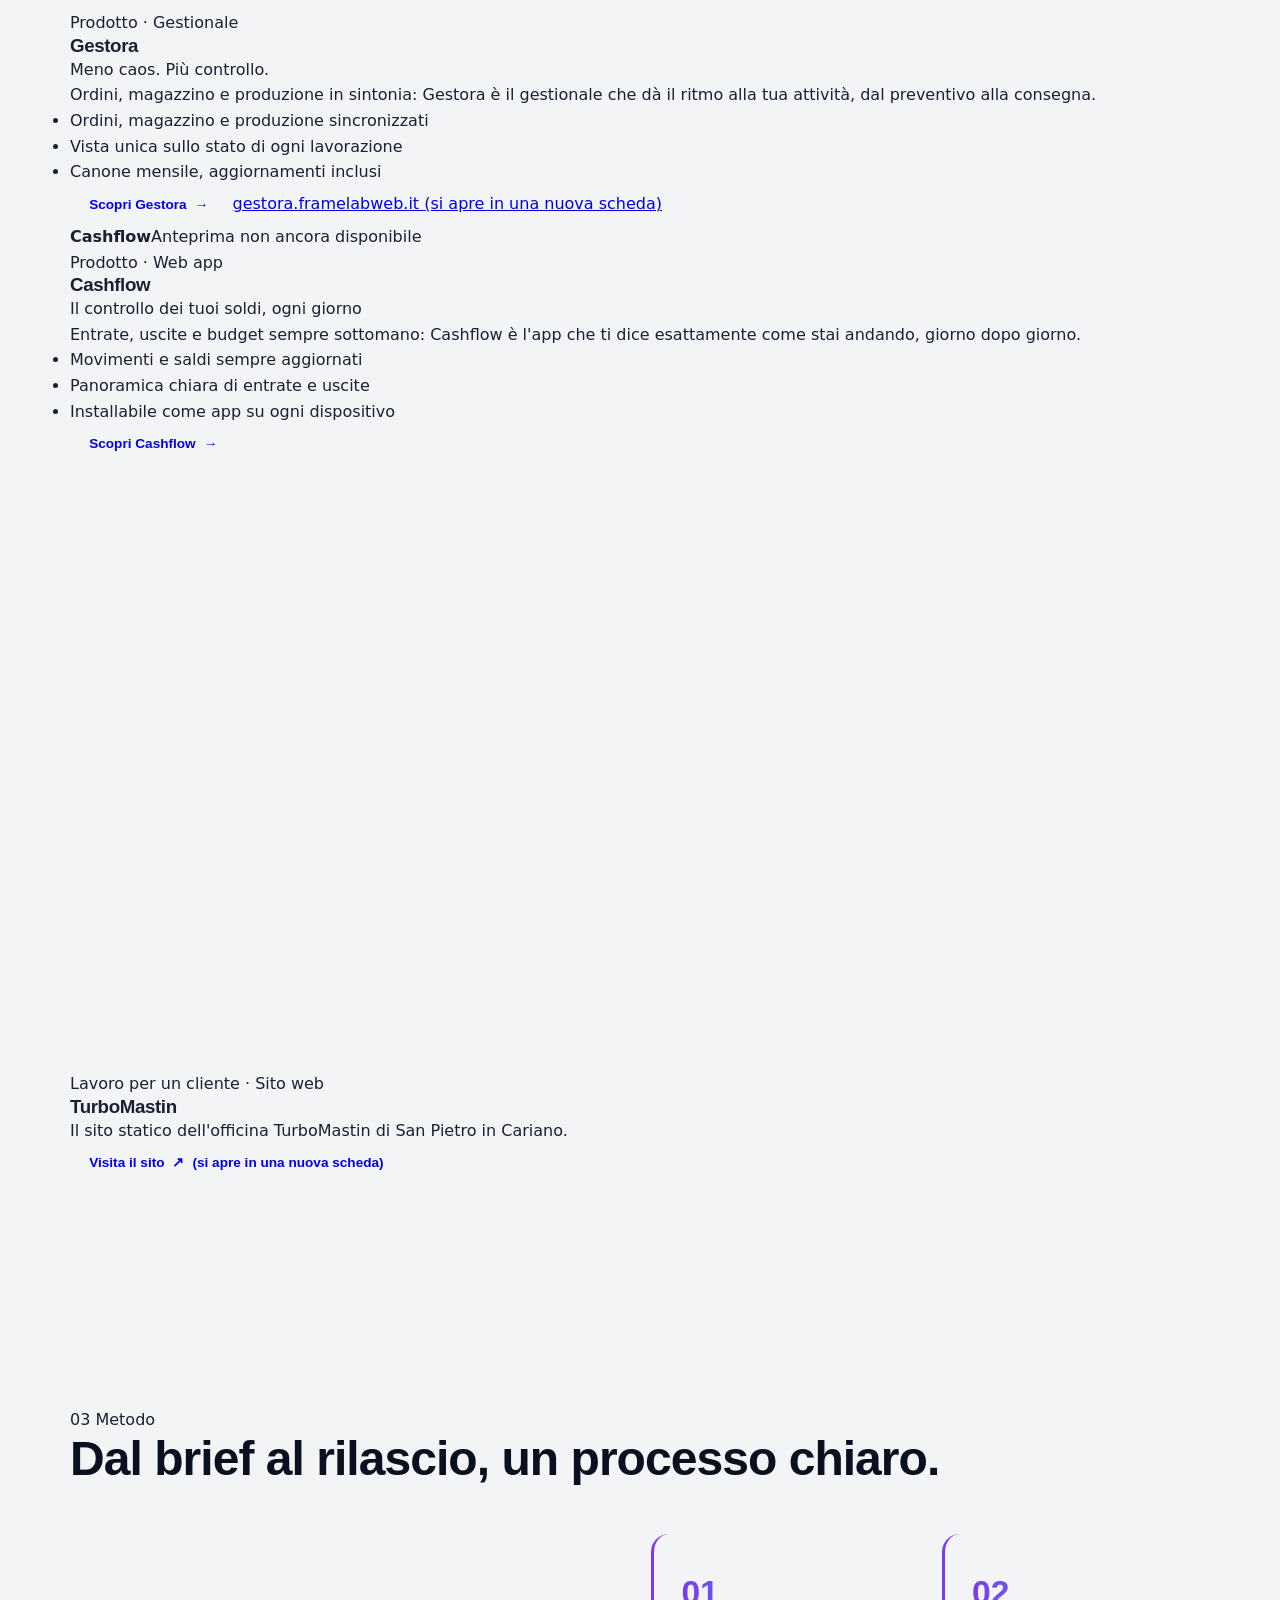
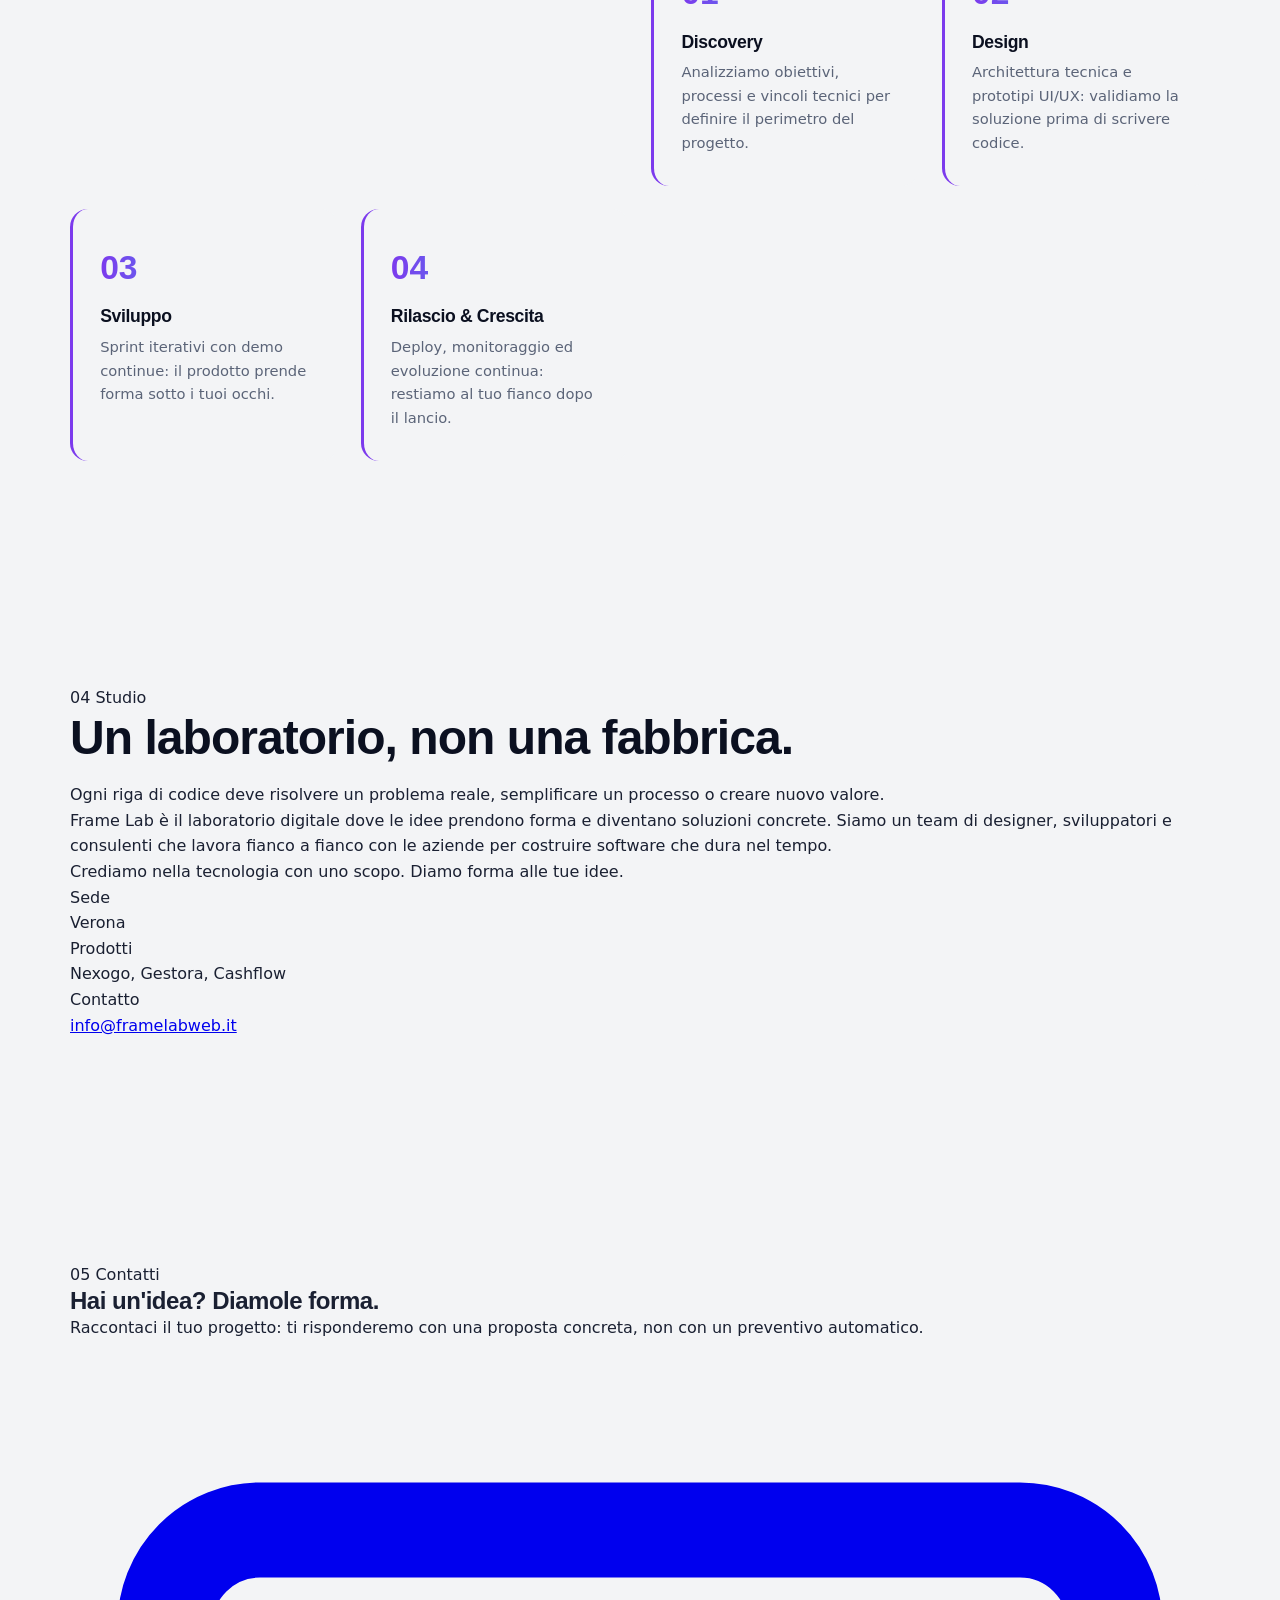
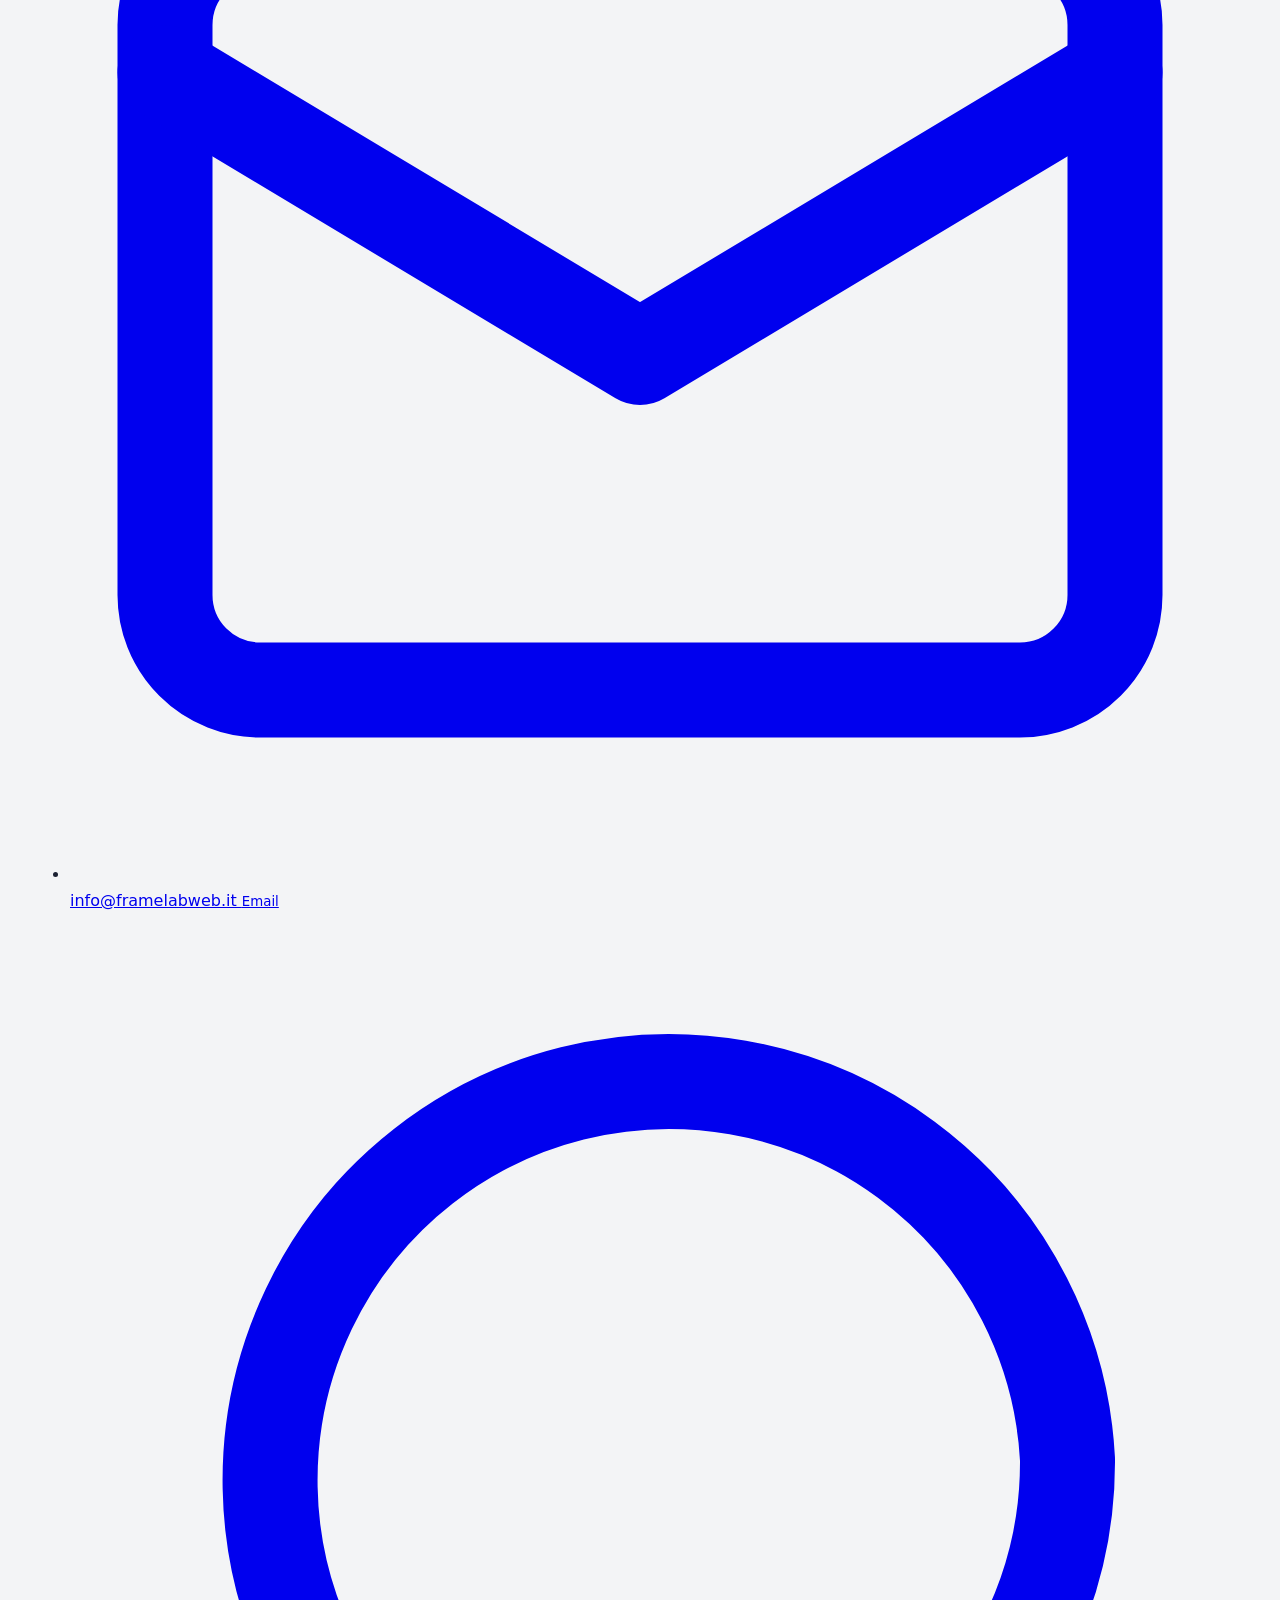
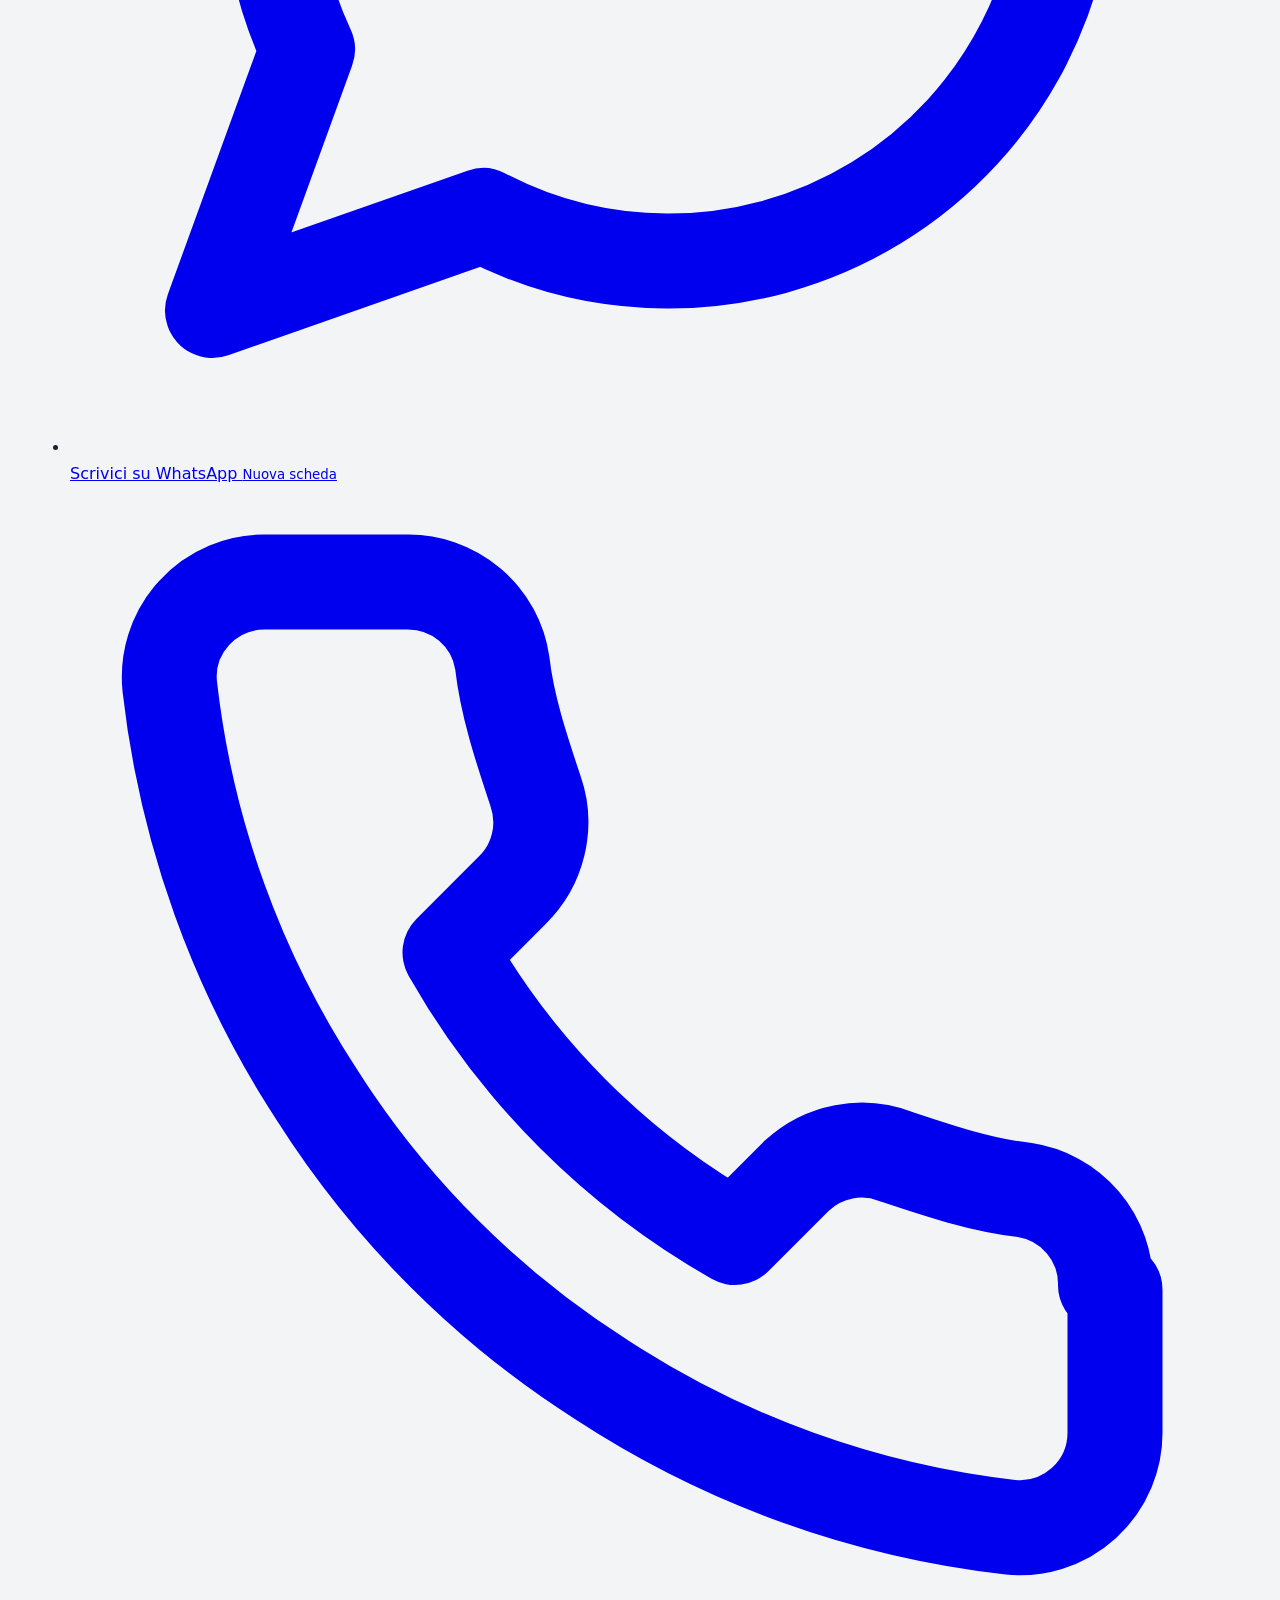
==== commit b15afb9f: "home: nuova struttura, H1 italiano, form accessibile, menu mobile - Hero con H1 descrittivo; 'Ideas " ====
--- a/index.html
+++ b/index.html
@@ -3,21 +3,22 @@
 <head>
   <meta charset="UTF-8" />
   <meta name="viewport" content="width=device-width, initial-scale=1.0" />
-  <title>Frame Lab | Software &amp; Digital Solutions</title>
-  <meta name="description" content="Frame Lab è il laboratorio digitale dove le idee prendono forma e diventano soluzioni concrete. Software su misura, prodotti digitali, piattaforme e integrazioni aziendali." />
+  <meta http-equiv="Content-Security-Policy" content="default-src 'self'; img-src 'self' data:; style-src 'self'; script-src 'self'; font-src 'self'; connect-src 'self'; form-action https://formsubmit.co; base-uri 'self'; object-src 'none'" />
+  <title>Frame Lab | Software house a Verona: gestionali, app e piattaforme web</title>
+  <meta name="description" content="Frame Lab è una software house di Verona: gestionali su misura, applicazioni web e mobile, prodotti SaaS e integrazioni tra i sistemi aziendali." />
   <link rel="canonical" href="https://www.framelabweb.it/" />
   <meta property="og:type" content="website" />
   <meta property="og:site_name" content="Frame Lab" />
-  <meta property="og:title" content="Frame Lab | Software &amp; Digital Solutions" />
-  <meta property="og:description" content="Ideas into reality. Software su misura, prodotti digitali e piattaforme che semplificano il lavoro delle aziende." />
+  <meta property="og:title" content="Frame Lab | Software house a Verona" />
+  <meta property="og:description" content="Gestionali, app e piattaforme web progettati sui processi della tua azienda. Ideas into reality." />
   <meta property="og:url" content="https://www.framelabweb.it/" />
   <meta property="og:image" content="https://www.framelabweb.it/icons/og-image.png" />
   <meta property="og:image:width" content="1200" />
   <meta property="og:image:height" content="630" />
   <meta property="og:locale" content="it_IT" />
   <meta name="twitter:card" content="summary_large_image" />
-  <meta name="twitter:title" content="Frame Lab | Software &amp; Digital Solutions" />
-  <meta name="twitter:description" content="Ideas into reality. Software su misura, prodotti digitali e piattaforme per le aziende." />
+  <meta name="twitter:title" content="Frame Lab | Software house a Verona" />
+  <meta name="twitter:description" content="Gestionali, app e piattaforme web progettati sui processi della tua azienda." />
   <meta name="twitter:image" content="https://www.framelabweb.it/icons/og-image.png" />
   <link rel="icon" href="favicon.svg" type="image/svg+xml" />
   <link rel="icon" href="icons/favicon-32.png" sizes="32x32" type="image/png" />
@@ -28,149 +29,283 @@
   <meta name="apple-mobile-web-app-capable" content="yes" />
   <meta name="apple-mobile-web-app-status-bar-style" content="black-translucent" />
   <meta name="apple-mobile-web-app-title" content="Frame Lab" />
-  <link rel="preconnect" href="https://fonts.googleapis.com" />
-  <link rel="preconnect" href="https://fonts.gstatic.com" crossorigin />
-  <link href="https://fonts.googleapis.com/css2?family=Inter:wght@400;500;600;700&family=Comfortaa:wght@600;700&family=Space+Grotesk:wght@400;500;600;700&display=swap" rel="stylesheet" />
+  <link rel="preload" href="assets/fonts/space-grotesk-latin-var.woff2" as="font" type="font/woff2" crossorigin />
+  <link rel="preload" href="assets/fonts/inter-latin-var.woff2" as="font" type="font/woff2" crossorigin />
   <link rel="stylesheet" href="styles.css" />
+  <script src="main.js"></script>
+  <script type="application/ld+json">
+  {
+    "@context": "https://schema.org",
+    "@type": "Organization",
+    "name": "Frame Lab",
+    "url": "https://www.framelabweb.it/",
+    "logo": "https://www.framelabweb.it/icons/icon-512.png",
+    "email": "info@framelabweb.it",
+    "telephone": "+393755206422",
+    "address": { "@type": "PostalAddress", "addressLocality": "Verona", "addressCountry": "IT" }
+  }
+  </script>
 </head>
 <body>
-
-  <!-- ===== NAV ===== -->
-  <header class="nav" id="nav">
-    <div class="container nav-inner">
-      <a href="#top" class="logo" aria-label="Frame Lab home">
-        <svg class="logo-mark" viewBox="0 0 64 64" fill="none" aria-hidden="true">
-          <g transform="skewX(-10)">
-            <path d="M58 14H32Q18 14 18 26V33" stroke="currentColor" stroke-width="12" stroke-linejoin="round"/>
-            <path d="M46 41H18V56" stroke="#7C3AED" stroke-width="12" stroke-linejoin="round"/>
-          </g>
-        </svg>
-        <span class="logo-text">FRAME LAB</span>
+  <a class="skip-link" href="#main">Vai al contenuto</a>
+
+  <svg width="0" height="0" class="sr-only" aria-hidden="true" focusable="false">
+    <symbol id="fl-mark" viewBox="0 0 64 64">
+      <g transform="skewX(-10)" fill="none" stroke-width="12" stroke-linejoin="round">
+        <path d="M58 14H32Q18 14 18 26V33" stroke="currentColor"/>
+        <path d="M46 41H18V56" stroke="#7C3AED"/>
+      </g>
+    </symbol>
+  </svg>
+
+  <header class="site-header on-dark" id="header">
+    <div class="container header-inner">
+      <a href="#top" class="brand" aria-label="Frame Lab, torna all'inizio">
+        <svg class="brand-mark" aria-hidden="true"><use href="#fl-mark"/></svg>
+        <span class="brand-word" aria-hidden="true">FRAME LAB</span>
       </a>
-      <nav class="nav-links" id="navLinks" aria-label="Navigazione principale">
-        <a href="#servizi">Servizi</a>
-        <a href="#processo">Processo</a>
-        <a href="#prodotti">Prodotti</a>
-        <a href="#chi-siamo">Chi siamo</a>
-        <a href="#contatti" class="btn btn-primary btn-sm">Parliamone</a>
+      <nav class="nav" aria-label="Principale">
+        <ul class="nav-list">
+          <li><a href="#servizi">Servizi</a></li>
+          <li><a href="#prodotti">Prodotti</a></li>
+          <li><a href="#processo">Metodo</a></li>
+          <li><a href="#chi-siamo">Studio</a></li>
+        </ul>
       </nav>
-      <button class="nav-toggle" id="navToggle" aria-label="Apri menu" aria-expanded="false">
-        <span></span><span></span>
+      <a href="#contatti" class="btn btn-sm header-cta">Parliamone</a>
+      <button class="nav-toggle" id="navToggle" type="button" aria-expanded="false" aria-controls="mobileMenu">
+        <span class="nav-toggle-bars" aria-hidden="true"></span>
+        <span class="sr-only">Menu</span>
       </button>
     </div>
   </header>
 
-  <main id="top">
-
-    <!-- ===== HERO ===== -->
-    <section class="hero">
+  <div class="mobile-menu on-dark" id="mobileMenu" aria-label="Menu">
+    <nav aria-label="Principale (mobile)">
+      <ul class="mobile-menu-list">
+        <li><a href="#servizi"><span>01</span>Servizi</a></li>
+        <li><a href="#prodotti"><span>02</span>Prodotti</a></li>
+        <li><a href="#processo"><span>03</span>Metodo</a></li>
+        <li><a href="#chi-siamo"><span>04</span>Studio</a></li>
+        <li><a href="#contatti"><span>05</span>Contatti</a></li>
+      </ul>
+    </nav>
+    <div class="mobile-menu-foot">
+      <a href="mailto:info@framelabweb.it">info@framelabweb.it</a>
+      <a href="tel:+393755206422">+39 375 520 6422</a>
+      <a href="#contatti" class="btn">Parliamone <span class="arrow" aria-hidden="true">→</span></a>
+    </div>
+  </div>
+
+  <main id="main" tabindex="-1">
+
+    <!-- HERO -->
+    <section class="hero on-dark" id="top" aria-labelledby="hero-title">
       <div class="hero-bg" aria-hidden="true">
-        <div class="glow glow-violet"></div>
-        <div class="glow glow-cyan"></div>
-        <svg class="hero-frame" viewBox="0 0 64 64" fill="none">
-          <g transform="skewX(-10)" stroke-width="6" stroke-linejoin="round">
-            <path class="frame-path" d="M58 14H32Q18 14 18 26V33" stroke="rgba(255,255,255,.85)"/>
-            <path class="frame-path frame-path-violet" d="M46 41H18V56" stroke="#7C3AED"/>
+        <div class="hero-grid"></div>
+        <svg class="hero-mark" viewBox="0 0 64 64">
+          <g transform="skewX(-10)" stroke-width="5">
+            <path d="M58 14H32Q18 14 18 26V33" stroke="rgba(255,255,255,.55)"/>
+            <path d="M46 41H18V56" stroke="#7C3AED"/>
           </g>
         </svg>
-        <div class="grid-lines"></div>
-      </div>
-      <div class="container hero-content">
-        <p class="eyebrow reveal">Frame Lab | Software &amp; Digital Solutions</p>
-        <h1 class="hero-title">
-          <span class="reveal">Ideas into</span>
-          <span class="reveal grad-text">reality.</span>
-        </h1>
-        <p class="hero-sub reveal">
-          Il laboratorio digitale dove le idee prendono forma e diventano soluzioni
-          concrete: software su misura, prodotti digitali e strumenti che semplificano
-          il lavoro delle aziende.
-        </p>
-        <div class="hero-cta reveal">
-          <a href="#contatti" class="btn btn-primary">Avvia il tuo progetto</a>
-          <a href="#servizi" class="btn btn-ghost">Scopri cosa facciamo</a>
-        </div>
-        <ul class="hero-tags reveal" aria-label="Aree di attività">
-          <li>Software su misura</li>
-          <li>Prodotti digitali</li>
-          <li>Consulenza tecnologica</li>
-        </ul>
-      </div>
-    </section>
-
-    <!-- ===== SERVIZI ===== -->
-    <section class="section" id="servizi">
-      <div class="container">
-        <p class="eyebrow reveal">Aree di attività</p>
-        <h2 class="section-title reveal">Sviluppiamo soluzioni,<br />non solo siti web.</h2>
-        <p class="section-lead reveal">
-          Frame Lab è una software house: progettiamo e realizziamo sistemi digitali
-          completi, dal gestionale interno alla piattaforma SaaS.
-        </p>
-        <div class="cards">
-          <article class="card reveal">
-            <div class="card-icon">
-              <svg viewBox="0 0 24 24" fill="none" stroke="currentColor" stroke-width="2" stroke-linecap="round" stroke-linejoin="round"><polyline points="16 18 22 12 16 6"/><polyline points="8 6 2 12 8 18"/></svg>
-            </div>
+      </div>
+      <div class="container hero-inner">
+        <div class="hero-content">
+          <p class="kicker">Software house · Verona</p>
+          <h1 class="hero-title" id="hero-title">Gestionali, app e piattaforme web <span class="accent">progettati sui processi</span> della tua azienda.</h1>
+          <p class="hero-lead">
+            Il laboratorio digitale dove le idee prendono forma e diventano soluzioni
+            concrete: software su misura, prodotti digitali e strumenti che semplificano
+            il lavoro delle aziende.
+          </p>
+          <div class="hero-actions">
+            <a href="#contatti" class="btn">Avvia il tuo progetto <span class="arrow" aria-hidden="true">→</span></a>
+            <a href="#prodotti" class="btn btn-secondary">Guarda prodotti e lavori</a>
+          </div>
+          <ul class="hero-facts" aria-label="Aree di attività">
+            <li>Software su misura</li>
+            <li>Prodotti digitali</li>
+            <li>Consulenza tecnologica</li>
+          </ul>
+          <p class="signature">Ideas into reality.</p>
+        </div>
+      </div>
+    </section>
+
+    <!-- 01 SERVIZI -->
+    <section class="section" id="servizi" aria-labelledby="servizi-title">
+      <div class="container services-layout">
+        <div class="section-head">
+          <p class="index" data-reveal><span class="index-num">01</span> Servizi</p>
+          <h2 class="section-title" id="servizi-title" data-reveal>Sviluppiamo soluzioni, non solo siti web.</h2>
+          <p class="section-lead" data-reveal>
+            Frame Lab è una software house: progettiamo e realizziamo sistemi digitali
+            completi, dal gestionale interno alla piattaforma SaaS.
+          </p>
+          <p class="section-lead" data-reveal>
+            Ogni progetto nasce da un problema reale. E quando il problema è
+            tuo e soltanto tuo, costruiamo lo strumento da zero.
+          </p>
+        </div>
+        <ul class="service-list" role="list">
+          <li class="service service--main" data-reveal>
+            <span class="service-icon" aria-hidden="true"><svg viewBox="0 0 24 24" fill="none" stroke="currentColor" stroke-width="2" stroke-linecap="round" stroke-linejoin="round"><polyline points="16 18 22 12 16 6"/><polyline points="8 6 2 12 8 18"/></svg></span>
             <h3>Sviluppo Software</h3>
             <p>Gestionali personalizzati, piattaforme web e sistemi enterprise progettati sui tuoi processi, non il contrario.</p>
-          </article>
-          <article class="card reveal">
-            <div class="card-icon">
-              <svg viewBox="0 0 24 24" fill="none" stroke="currentColor" stroke-width="2" stroke-linecap="round" stroke-linejoin="round"><path d="M12 2 2 7l10 5 10-5-10-5Z"/><path d="m2 17 10 5 10-5"/><path d="m2 12 10 5 10-5"/></svg>
-            </div>
+          </li>
+          <li class="service" data-reveal>
+            <span class="service-icon" aria-hidden="true"><svg viewBox="0 0 24 24" fill="none" stroke="currentColor" stroke-width="2" stroke-linecap="round" stroke-linejoin="round"><path d="M12 2 2 7l10 5 10-5-10-5Z"/><path d="m2 17 10 5 10-5"/><path d="m2 12 10 5 10-5"/></svg></span>
             <h3>Prodotti Digitali</h3>
             <p>Applicazioni web e mobile, prodotti SaaS e soluzioni proprietarie: dall'idea al lancio sul mercato.</p>
-          </article>
-          <article class="card reveal">
-            <div class="card-icon">
-              <svg viewBox="0 0 24 24" fill="none" stroke="currentColor" stroke-width="2" stroke-linecap="round" stroke-linejoin="round"><line x1="18" y1="20" x2="18" y2="10"/><line x1="12" y1="20" x2="12" y2="4"/><line x1="6" y1="20" x2="6" y2="14"/></svg>
-            </div>
+          </li>
+          <li class="service" data-reveal>
+            <span class="service-icon" aria-hidden="true"><svg viewBox="0 0 24 24" fill="none" stroke="currentColor" stroke-width="2" stroke-linecap="round" stroke-linejoin="round"><line x1="18" y1="20" x2="18" y2="10"/><line x1="12" y1="20" x2="12" y2="4"/><line x1="6" y1="20" x2="6" y2="14"/></svg></span>
             <h3>Consulenza &amp; Digitalizzazione</h3>
             <p>Strategia, integrazione dei sistemi e ottimizzazione dei processi per guidare la trasformazione digitale.</p>
-          </article>
-          <article class="card reveal">
-            <div class="card-icon">
-              <svg viewBox="0 0 24 24" fill="none" stroke="currentColor" stroke-width="2" stroke-linecap="round" stroke-linejoin="round"><path d="M9 2v6M15 2v6M9 22v-4M15 22v-4"/><rect x="5" y="8" width="14" height="10" rx="2"/></svg>
-            </div>
+          </li>
+          <li class="service" data-reveal>
+            <span class="service-icon" aria-hidden="true"><svg viewBox="0 0 24 24" fill="none" stroke="currentColor" stroke-width="2" stroke-linecap="round" stroke-linejoin="round"><path d="M9 2v6M15 2v6M9 22v-4M15 22v-4"/><rect x="5" y="8" width="14" height="10" rx="2"/></svg></span>
             <h3>Integrazioni &amp; Automazioni</h3>
             <p>API, connettori e automazioni che fanno dialogare i tuoi strumenti ed eliminano il lavoro manuale ripetitivo.</p>
+          </li>
+          <li class="service" data-reveal>
+            <span class="service-icon" aria-hidden="true"><svg viewBox="0 0 24 24" fill="none" stroke="currentColor" stroke-width="2" stroke-linecap="round" stroke-linejoin="round"><circle cx="12" cy="12" r="10"/><path d="M2 12h20"/><path d="M12 2a15.3 15.3 0 0 1 4 10 15.3 15.3 0 0 1-4 10 15.3 15.3 0 0 1-4-10 15.3 15.3 0 0 1 4-10Z"/></svg></span>
+            <h3>Siti Web</h3>
+            <p>Siti statici velocissimi e siti dinamici con aree riservate e gestione contenuti. Come <a href="#lavori" class="text-link">TurboMastin</a>, il sito statico dell'officina di San Pietro in Cariano.</p>
+          </li>
+        </ul>
+      </div>
+    </section>
+
+    <!-- 02 PRODOTTI E LAVORI -->
+    <section class="section on-dark" id="prodotti" aria-labelledby="prodotti-title">
+      <div class="container">
+        <div class="section-head">
+          <p class="index" data-reveal><span class="index-num">02</span> Prodotti e lavori</p>
+          <h2 class="section-title" id="prodotti-title" data-reveal>Software pronti, in noleggio.</h2>
+          <p class="section-lead" data-reveal>
+            Oltre allo sviluppo su misura, mettiamo a disposizione i nostri prodotti
+            proprietari in abbonamento: piattaforme già pronte, sempre aggiornate
+            e supportate da chi le ha scritte.
+          </p>
+        </div>
+
+        <div class="work-grid">
+          <article class="work-card framed" data-reveal>
+            <span class="frame-corner frame-corner--tl" aria-hidden="true"></span>
+            <span class="frame-corner frame-corner--br" aria-hidden="true"></span>
+            <div class="work-media">
+              <img src="assets/img/nexogo-480.jpg" srcset="assets/img/nexogo-480.jpg 480w, assets/img/nexogo-960.jpg 960w" sizes="(max-width: 640px) 100vw, (max-width: 1024px) 50vw, 380px" width="960" height="600" loading="lazy" decoding="async" alt="Pagina iniziale del sito di Nexogo" />
+            </div>
+            <div class="work-body">
+              <p class="work-type">Prodotto · Food delivery</p>
+              <h3>Nexogo</h3>
+              <p class="work-tag">Food delivery senza commissioni per il tuo locale</p>
+              <p class="work-desc">Tre app in un ecosistema: i clienti ordinano, il locale gestisce, i fattorini consegnano. Zero percentuali sugli ordini, il tuo marchio in primo piano.</p>
+              <ul class="work-feats">
+                <li>App clienti, gestionale e app fattorini incluse</li>
+                <li>0% commissioni, abbonamento fisso mensile</li>
+                <li>Tracking live della consegna sulla mappa</li>
+              </ul>
+              <div class="work-actions">
+                <a href="prodotti/nexogo.html" class="btn btn-sm stretched">Scopri Nexogo <span class="arrow" aria-hidden="true">→</span></a>
+                <a href="https://nexogo.framelabweb.it" target="_blank" rel="noopener" class="text-link work-ext">nexogo.framelabweb.it<span class="sr-only"> (si apre in una nuova scheda)</span></a>
+              </div>
+            </div>
           </article>
-          <article class="card reveal">
-            <div class="card-icon">
-              <svg viewBox="0 0 24 24" fill="none" stroke="currentColor" stroke-width="2" stroke-linecap="round" stroke-linejoin="round"><circle cx="12" cy="12" r="10"/><path d="M2 12h20"/><path d="M12 2a15.3 15.3 0 0 1 4 10 15.3 15.3 0 0 1-4 10 15.3 15.3 0 0 1-4-10 15.3 15.3 0 0 1 4-10Z"/></svg>
-            </div>
-            <h3>Siti Web</h3>
-            <p>Siti statici velocissimi e siti dinamici con aree riservate e gestione contenuti.
-              Come <a href="https://turbomastin.framelabweb.it" target="_blank" rel="noopener" class="inline-link">TurboMastin</a>, il sito statico dell'officina di San Pietro in Cariano.</p>
+
+          <article class="work-card framed" data-reveal>
+            <span class="frame-corner frame-corner--tl" aria-hidden="true"></span>
+            <span class="frame-corner frame-corner--br" aria-hidden="true"></span>
+            <div class="work-media">
+              <img src="assets/img/gestora-480.jpg" srcset="assets/img/gestora-480.jpg 480w, assets/img/gestora-960.jpg 960w" sizes="(max-width: 640px) 100vw, (max-width: 1024px) 50vw, 380px" width="960" height="600" loading="lazy" decoding="async" alt="Pagina iniziale del sito di Gestora" />
+            </div>
+            <div class="work-body">
+              <p class="work-type">Prodotto · Gestionale</p>
+              <h3>Gestora</h3>
+              <p class="work-tag">Meno caos. Più controllo.</p>
+              <p class="work-desc">Ordini, magazzino e produzione in sintonia: Gestora è il gestionale che dà il ritmo alla tua attività, dal preventivo alla consegna.</p>
+              <ul class="work-feats">
+                <li>Ordini, magazzino e produzione sincronizzati</li>
+                <li>Vista unica sullo stato di ogni lavorazione</li>
+                <li>Canone mensile, aggiornamenti inclusi</li>
+              </ul>
+              <div class="work-actions">
+                <a href="prodotti/gestora.html" class="btn btn-sm stretched">Scopri Gestora <span class="arrow" aria-hidden="true">→</span></a>
+                <a href="https://gestora.framelabweb.it" target="_blank" rel="noopener" class="text-link work-ext">gestora.framelabweb.it<span class="sr-only"> (si apre in una nuova scheda)</span></a>
+              </div>
+            </div>
           </article>
-        </div>
-      </div>
-    </section>
-
-    <!-- ===== PROCESSO ===== -->
-    <section class="section section-alt" id="processo">
+
+          <article class="work-card framed" data-reveal>
+            <span class="frame-corner frame-corner--tl" aria-hidden="true"></span>
+            <span class="frame-corner frame-corner--br" aria-hidden="true"></span>
+            <div class="work-media work-media--placeholder">
+              <p><strong>Cashflow</strong>Anteprima non ancora disponibile</p>
+            </div>
+            <div class="work-body">
+              <p class="work-type">Prodotto · Web app</p>
+              <h3>Cashflow</h3>
+              <p class="work-tag">Il controllo dei tuoi soldi, ogni giorno</p>
+              <p class="work-desc">Entrate, uscite e budget sempre sottomano: Cashflow è l'app che ti dice esattamente come stai andando, giorno dopo giorno.</p>
+              <ul class="work-feats">
+                <li>Movimenti e saldi sempre aggiornati</li>
+                <li>Panoramica chiara di entrate e uscite</li>
+                <li>Installabile come app su ogni dispositivo</li>
+              </ul>
+              <div class="work-actions">
+                <a href="prodotti/cashflow.html" class="btn btn-sm stretched">Scopri Cashflow <span class="arrow" aria-hidden="true">→</span></a>
+              </div>
+            </div>
+          </article>
+        </div>
+
+        <article class="work-client framed" id="lavori" data-reveal>
+          <span class="frame-corner frame-corner--tl" aria-hidden="true"></span>
+          <span class="frame-corner frame-corner--br" aria-hidden="true"></span>
+          <div class="work-media">
+            <img src="assets/img/turbomastin-480.jpg" srcset="assets/img/turbomastin-480.jpg 480w, assets/img/turbomastin-960.jpg 960w" sizes="(max-width: 900px) 100vw, 680px" width="960" height="600" loading="lazy" decoding="async" alt="Pagina iniziale del sito TurboMastin" />
+          </div>
+          <div class="work-body">
+            <p class="work-type">Lavoro per un cliente · Sito web</p>
+            <h3>TurboMastin</h3>
+            <p class="work-desc">Il sito statico dell'officina TurboMastin di San Pietro in Cariano.</p>
+            <div class="work-actions">
+              <a href="https://turbomastin.framelabweb.it" target="_blank" rel="noopener" class="btn btn-sm btn-secondary stretched">Visita il sito <span class="arrow" aria-hidden="true">↗</span><span class="sr-only"> (si apre in una nuova scheda)</span></a>
+            </div>
+          </div>
+        </article>
+      </div>
+    </section>
+
+    <!-- 03 METODO -->
+    <section class="section" id="processo" aria-labelledby="processo-title">
       <div class="container">
-        <p class="eyebrow reveal">Metodo</p>
-        <h2 class="section-title reveal">Dal brief al rilascio,<br />un processo chiaro.</h2>
-        <ol class="steps">
-          <li class="step reveal">
-            <span class="step-num">01</span>
+        <div class="section-head">
+          <p class="index" data-reveal><span class="index-num">03</span> Metodo</p>
+          <h2 class="section-title" id="processo-title" data-reveal>Dal brief al rilascio, un processo chiaro.</h2>
+        </div>
+        <ol class="steps" role="list">
+          <li class="steps-track" aria-hidden="true"></li>
+          <li class="steps-fill" aria-hidden="true"></li>
+          <li class="step" data-reveal>
+            <span class="step-num" aria-hidden="true">01</span>
             <h3>Discovery</h3>
             <p>Analizziamo obiettivi, processi e vincoli tecnici per definire il perimetro del progetto.</p>
           </li>
-          <li class="step reveal">
-            <span class="step-num">02</span>
+          <li class="step" data-reveal>
+            <span class="step-num" aria-hidden="true">02</span>
             <h3>Design</h3>
             <p>Architettura tecnica e prototipi UI/UX: validiamo la soluzione prima di scrivere codice.</p>
           </li>
-          <li class="step reveal">
-            <span class="step-num">03</span>
+          <li class="step" data-reveal>
+            <span class="step-num" aria-hidden="true">03</span>
             <h3>Sviluppo</h3>
             <p>Sprint iterativi con demo continue: il prodotto prende forma sotto i tuoi occhi.</p>
           </li>
-          <li class="step reveal">
-            <span class="step-num">04</span>
+          <li class="step" data-reveal>
+            <span class="step-num" aria-hidden="true">04</span>
             <h3>Rilascio &amp; Crescita</h3>
             <p>Deploy, monitoraggio ed evoluzione continua: restiamo al tuo fianco dopo il lancio.</p>
           </li>
@@ -178,187 +313,131 @@
       </div>
     </section>
 
-    <!-- ===== PRODOTTI ===== -->
-    <section class="section" id="prodotti">
-      <div class="container">
-        <p class="eyebrow reveal">I nostri prodotti</p>
-        <h2 class="section-title reveal">Software pronti,<br />in noleggio.</h2>
-        <p class="section-lead reveal">
-          Oltre allo sviluppo su misura, mettiamo a disposizione i nostri prodotti
-          proprietari in abbonamento: piattaforme già pronte, sempre aggiornate
-          e supportate da chi le ha scritte.
-        </p>
-        <div class="products">
-          <article class="product reveal">
-            <div class="product-head">
-              <h3>Nexogo</h3>
-              <span class="product-badge">SaaS</span>
-            </div>
-            <p class="product-tag">Food delivery senza commissioni per il tuo locale</p>
-            <p class="product-desc">
-              Tre app in un ecosistema: i clienti ordinano, il locale gestisce,
-              i fattorini consegnano. Zero percentuali sugli ordini, il tuo marchio in primo piano.
-            </p>
-            <ul class="product-feats">
-              <li>App clienti, gestionale e app fattorini incluse</li>
-              <li>0% commissioni | abbonamento fisso mensile</li>
-              <li>Tracking live della consegna sulla mappa</li>
-            </ul>
-            <div class="product-actions">
-              <a href="prodotti/nexogo.html" class="btn btn-dark btn-sm">Scopri Nexogo</a>
-              <a href="https://nexogo.framelabweb.it" target="_blank" rel="noopener" class="product-link">nexogo.framelabweb.it →</a>
-            </div>
-          </article>
-          <article class="product reveal">
-            <div class="product-head">
-              <h3>Gestora</h3>
-              <span class="product-badge">SaaS</span>
-            </div>
-            <p class="product-tag">Meno caos. Più controllo.</p>
-            <p class="product-desc">
-              Ordini, magazzino e produzione in sintonia: Gestora è il gestionale
-              che dà il ritmo alla tua attività, dal preventivo alla consegna.
-            </p>
-            <ul class="product-feats">
-              <li>Ordini, magazzino e produzione sincronizzati</li>
-              <li>Vista unica sullo stato di ogni lavorazione</li>
-              <li>Canone mensile, aggiornamenti inclusi</li>
-            </ul>
-            <div class="product-actions">
-              <a href="prodotti/gestora.html" class="btn btn-dark btn-sm">Scopri Gestora</a>
-              <a href="https://gestora.framelabweb.it" target="_blank" rel="noopener" class="product-link">gestora.framelabweb.it →</a>
-            </div>
-          </article>
-          <article class="product reveal">
-            <div class="product-head">
-              <h3>Cashflow</h3>
-              <span class="product-badge">SaaS</span>
-            </div>
-            <p class="product-tag">Il controllo dei tuoi soldi, ogni giorno</p>
-            <p class="product-desc">
-              Entrate, uscite e budget sempre sottomano: Cashflow è l'app
-              che ti dice esattamente come stai andando, giorno dopo giorno.
-            </p>
-            <ul class="product-feats">
-              <li>Movimenti e saldi sempre aggiornati</li>
-              <li>Panoramica chiara di entrate e uscite</li>
-              <li>Installabile come app su ogni dispositivo</li>
-            </ul>
-            <div class="product-actions">
-              <a href="prodotti/cashflow.html" class="btn btn-dark btn-sm">Scopri Cashflow</a>
-              <a href="https://cashflow.framelabweb.it" target="_blank" rel="noopener" class="product-link">cashflow.framelabweb.it →</a>
-            </div>
-          </article>
-        </div>
-        <div class="split split-bottom">
-          <div class="split-text reveal">
-            <p>
-              Ogni progetto nasce da un problema reale. E quando il problema è
-              tuo e soltanto tuo, costruiamo lo strumento da zero.
-            </p>
-            <ul class="check-list">
-              <li>Software gestionali personalizzati</li>
-              <li>Applicazioni web &amp; mobile</li>
-              <li>Piattaforme digitali e portali</li>
-              <li>Prodotti SaaS proprietari</li>
-              <li>Integrazioni e automazioni aziendali</li>
-            </ul>
-          </div>
-          <div class="stats reveal">
-            <div class="stat"><span class="stat-num" data-count="100">0</span><span class="stat-label">% su misura</span></div>
-            <div class="stat"><span class="stat-num" data-count="360">0</span><span class="stat-label">° di supporto</span></div>
-            <div class="stat"><span class="stat-num" data-count="24">0</span><span class="stat-label">/7 monitoring</span></div>
-            <div class="stat"><span class="stat-num" data-count="1">0</span><span class="stat-label">obiettivo: il tuo</span></div>
-          </div>
-        </div>
-      </div>
-    </section>
-
-    <!-- ===== CHI SIAMO ===== -->
-    <section class="section section-alt" id="chi-siamo">
-      <div class="container split">
+    <!-- 04 STUDIO -->
+    <section class="section section--white" id="chi-siamo" aria-labelledby="studio-title">
+      <div class="container studio-layout">
         <div>
-          <p class="eyebrow reveal">Chi siamo</p>
-          <h2 class="section-title reveal">Un laboratorio,<br />non una fabbrica.</h2>
-        </div>
-        <div class="split-text reveal">
+          <p class="index" data-reveal><span class="index-num">04</span> Studio</p>
+          <h2 class="section-title" id="studio-title" data-reveal>Un laboratorio, non una fabbrica.</h2>
+        </div>
+        <div class="studio-text" data-reveal>
+          <p class="studio-quote">Ogni riga di codice deve risolvere un problema reale, semplificare un processo o creare nuovo valore.</p>
           <p>
             Frame Lab è il laboratorio digitale dove le idee prendono forma e
             diventano soluzioni concrete. Siamo un team di designer, sviluppatori
             e consulenti che lavora fianco a fianco con le aziende per costruire
             software che dura nel tempo.
           </p>
-          <p>
-            Crediamo nella tecnologia con uno scopo: ogni riga di codice deve
-            risolvere un problema reale, semplificare un processo o creare nuovo
-            valore. Diamo forma alle tue idee.
-          </p>
-        </div>
-      </div>
-    </section>
-
-    <!-- ===== CONTATTI / CTA ===== -->
-    <section class="section cta" id="contatti">
-      <div class="container">
-        <div class="cta-box reveal">
-          <div class="cta-glow" aria-hidden="true"></div>
-          <svg class="cta-mark" viewBox="0 0 64 64" fill="none" aria-hidden="true">
-            <g transform="skewX(-10)" stroke-width="12" stroke-linejoin="round">
-              <path d="M58 14H32Q18 14 18 26V33" stroke="#FFFFFF"/>
-              <path d="M46 41H18V56" stroke="#7C3AED"/>
-            </g>
-          </svg>
-          <h2>Hai un'idea?<br /><span class="grad-text">Diamole forma.</span></h2>
-          <p>Raccontaci il tuo progetto: ti risponderemo con una proposta concreta, non con un preventivo automatico.</p>
-          <form class="contact-form" action="https://formsubmit.co/info@framelabweb.it" method="POST">
+          <p>Crediamo nella tecnologia con uno scopo. Diamo forma alle tue idee.</p>
+          <dl class="facts">
+            <div><dt>Sede</dt><dd>Verona</dd></div>
+            <div><dt>Prodotti</dt><dd>Nexogo, Gestora, Cashflow</dd></div>
+            <div><dt>Contatto</dt><dd><a class="text-link" href="mailto:info@framelabweb.it">info@framelabweb.it</a></dd></div>
+          </dl>
+        </div>
+      </div>
+    </section>
+
+    <!-- 05 CONTATTI -->
+    <section class="section on-dark" id="contatti" aria-labelledby="contatti-title">
+      <div class="container contact-layout">
+        <div>
+          <p class="index" data-reveal><span class="index-num">05</span> Contatti</p>
+          <h2 class="contact-title" id="contatti-title" data-reveal>Hai un'idea? <span class="accent">Diamole forma.</span></h2>
+          <p class="contact-intro" data-reveal>Raccontaci il tuo progetto: ti risponderemo con una proposta concreta, non con un preventivo automatico.</p>
+          <ul class="contact-direct" role="list" data-reveal>
+            <li><a href="mailto:info@framelabweb.it">
+              <svg viewBox="0 0 24 24" fill="none" stroke="currentColor" stroke-width="2" stroke-linecap="round" stroke-linejoin="round" aria-hidden="true"><rect x="2" y="4" width="20" height="16" rx="2"/><path d="m22 7-10 6L2 7"/></svg>
+              info@framelabweb.it <small>Email</small></a></li>
+            <li><a href="https://wa.me/393755206422" target="_blank" rel="noopener">
+              <svg viewBox="0 0 24 24" fill="none" stroke="currentColor" stroke-width="2" stroke-linecap="round" stroke-linejoin="round" aria-hidden="true"><path d="M21 11.5a8.4 8.4 0 0 1-12.3 7.5L3 21l2-5.5A8.4 8.4 0 1 1 21 11.5Z"/></svg>
+              Scrivici su WhatsApp <small>Nuova scheda</small></a></li>
+            <li><a href="tel:+393755206422">
+              <svg viewBox="0 0 24 24" fill="none" stroke="currentColor" stroke-width="2" stroke-linecap="round" stroke-linejoin="round" aria-hidden="true"><path d="M22 16.9v3a2 2 0 0 1-2.2 2 19.8 19.8 0 0 1-8.6-3.1 19.5 19.5 0 0 1-6-6A19.8 19.8 0 0 1 2.1 4.2 2 2 0 0 1 4.1 2h3a2 2 0 0 1 2 1.7c.1.9.4 1.8.7 2.7a2 2 0 0 1-.5 2.1L8 9.8a16 16 0 0 0 6 6l1.3-1.3a2 2 0 0 1 2.1-.4c.9.3 1.8.6 2.7.7a2 2 0 0 1 1.7 2Z"/></svg>
+              +39 375 520 6422 <small>Telefono</small></a></li>
+          </ul>
+          <p class="contact-place">Verona, IT</p>
+        </div>
+
+        <div data-reveal>
+          <form class="form" id="contactForm" action="https://formsubmit.co/info@framelabweb.it" method="POST">
             <input type="hidden" name="_subject" value="Nuovo contatto da framelabweb.it" />
             <input type="hidden" name="_captcha" value="false" />
             <input type="hidden" name="_next" value="https://www.framelabweb.it/?inviato=1#contatti" />
-            <div class="form-row">
-              <input type="text" name="nome" placeholder="Il tuo nome" required />
-              <input type="email" name="email" placeholder="La tua email" required />
-            </div>
-            <textarea name="messaggio" rows="4" placeholder="Raccontaci il progetto..." required></textarea>
-            <button type="submit" class="btn btn-primary">Invia la richiesta</button>
+            <div class="hp" aria-hidden="true">
+              <label for="f-honey">Non compilare questo campo</label>
+              <input type="text" id="f-honey" name="_honey" tabindex="-1" autocomplete="off" />
+            </div>
+            <div class="form-grid">
+              <div class="field">
+                <label for="f-nome">Nome</label>
+                <input type="text" id="f-nome" name="nome" autocomplete="name" required aria-describedby="f-nome-err" />
+                <p class="field-error" id="f-nome-err" aria-live="polite"></p>
+              </div>
+              <div class="field">
+                <label for="f-email">Email</label>
+                <input type="email" id="f-email" name="email" autocomplete="email" inputmode="email" required aria-describedby="f-email-err" />
+                <p class="field-error" id="f-email-err" aria-live="polite"></p>
+              </div>
+              <div class="field field--full">
+                <label for="f-msg">Di cosa hai bisogno?</label>
+                <textarea id="f-msg" name="messaggio" rows="5" required placeholder="Che attività hai, cosa vorresti risolvere, eventuali tempi" aria-describedby="f-msg-err"></textarea>
+                <p class="field-error" id="f-msg-err" aria-live="polite"></p>
+              </div>
+            </div>
+            <div class="form-foot">
+              <button type="submit" class="btn">Invia la richiesta <span class="arrow" aria-hidden="true">→</span></button>
+              <p class="form-note">Usiamo i tuoi dati solo per risponderti. <a class="text-link" href="privacy-policy.html">Informativa privacy</a></p>
+            </div>
           </form>
-          <div class="cta-actions">
-            <a href="mailto:info@framelabweb.it" class="btn btn-ghost">info@framelabweb.it</a>
-            <a href="https://wa.me/393755206422" target="_blank" rel="noopener" class="btn btn-ghost">WhatsApp</a>
-            <a href="tel:+393755206422" class="btn btn-ghost">+39 375 520 6422</a>
-          </div>
-          <p class="cta-loc">Verona, IT</p>
         </div>
       </div>
     </section>
 
   </main>
 
-  <!-- ===== FOOTER ===== -->
-  <footer class="footer">
-    <div class="container footer-inner">
-      <a href="#top" class="logo" aria-label="Frame Lab home">
-        <svg class="logo-mark" viewBox="0 0 64 64" fill="none" aria-hidden="true">
-          <g transform="skewX(-10)">
-            <path d="M58 14H32Q18 14 18 26V33" stroke="currentColor" stroke-width="12" stroke-linejoin="round"/>
-            <path d="M46 41H18V56" stroke="#7C3AED" stroke-width="12" stroke-linejoin="round"/>
-          </g>
-        </svg>
-        <span class="logo-text">FRAME LAB</span>
-      </a>
-      <p class="footer-tag">Software &amp; Digital Solutions | Ideas into reality.</p>
-      <p class="footer-copy"><a href="mailto:info@framelabweb.it" class="inline-link">info@framelabweb.it</a> | <a href="tel:+393755206422" class="inline-link">+39 375 520 6422</a></p>
-      <nav class="footer-links" aria-label="Link footer">
-        <a href="#servizi">Servizi</a>
-        <a href="#processo">Processo</a>
-        <a href="#prodotti">Prodotti</a>
-        <a href="#contatti">Contatti</a>
-        <a href="cookie-policy.html">Cookie Policy</a>
-        <a href="privacy-policy.html">Privacy Policy</a>
-      </nav>
-      <p class="footer-copy">© <span id="year"></span> Frame Lab. Tutti i diritti riservati.</p>
+  <footer class="site-footer on-dark">
+    <div class="container">
+      <div class="footer-top">
+        <div class="footer-brand">
+          <a href="#top" class="brand" aria-label="Frame Lab, torna all'inizio">
+            <svg class="brand-mark" aria-hidden="true"><use href="#fl-mark"/></svg>
+            <span class="brand-word" aria-hidden="true">FRAME LAB</span>
+          </a>
+          <p class="signature">Software &amp; Digital Solutions · Ideas into reality.</p>
+        </div>
+        <nav class="footer-col" aria-labelledby="ft-sito">
+          <h2 id="ft-sito">Sito</h2>
+          <ul>
+            <li><a href="#servizi">Servizi</a></li>
+            <li><a href="#prodotti">Prodotti e lavori</a></li>
+            <li><a href="#processo">Metodo</a></li>
+            <li><a href="#chi-siamo">Studio</a></li>
+            <li><a href="#contatti">Contatti</a></li>
+          </ul>
+        </nav>
+        <nav class="footer-col" aria-labelledby="ft-prod">
+          <h2 id="ft-prod">Prodotti</h2>
+          <ul>
+            <li><a href="prodotti/nexogo.html">Nexogo</a></li>
+            <li><a href="prodotti/gestora.html">Gestora</a></li>
+            <li><a href="prodotti/cashflow.html">Cashflow</a></li>
+          </ul>
+        </nav>
+        <div class="footer-col">
+          <h2>Contatti</h2>
+          <ul>
+            <li><a href="mailto:info@framelabweb.it">info@framelabweb.it</a></li>
+            <li><a href="tel:+393755206422">+39 375 520 6422</a></li>
+            <li><a href="https://wa.me/393755206422" target="_blank" rel="noopener">WhatsApp</a></li>
+          </ul>
+        </div>
+      </div>
+      <div class="footer-bottom">
+        <p>© <span data-year>2026</span> Frame Lab · Verona</p>
+        <p><a href="privacy-policy.html">Privacy Policy</a> · <a href="cookie-policy.html">Cookie Policy</a></p>
+      </div>
     </div>
   </footer>
-
-  <script src="main.js"></script>
 </body>
 </html>
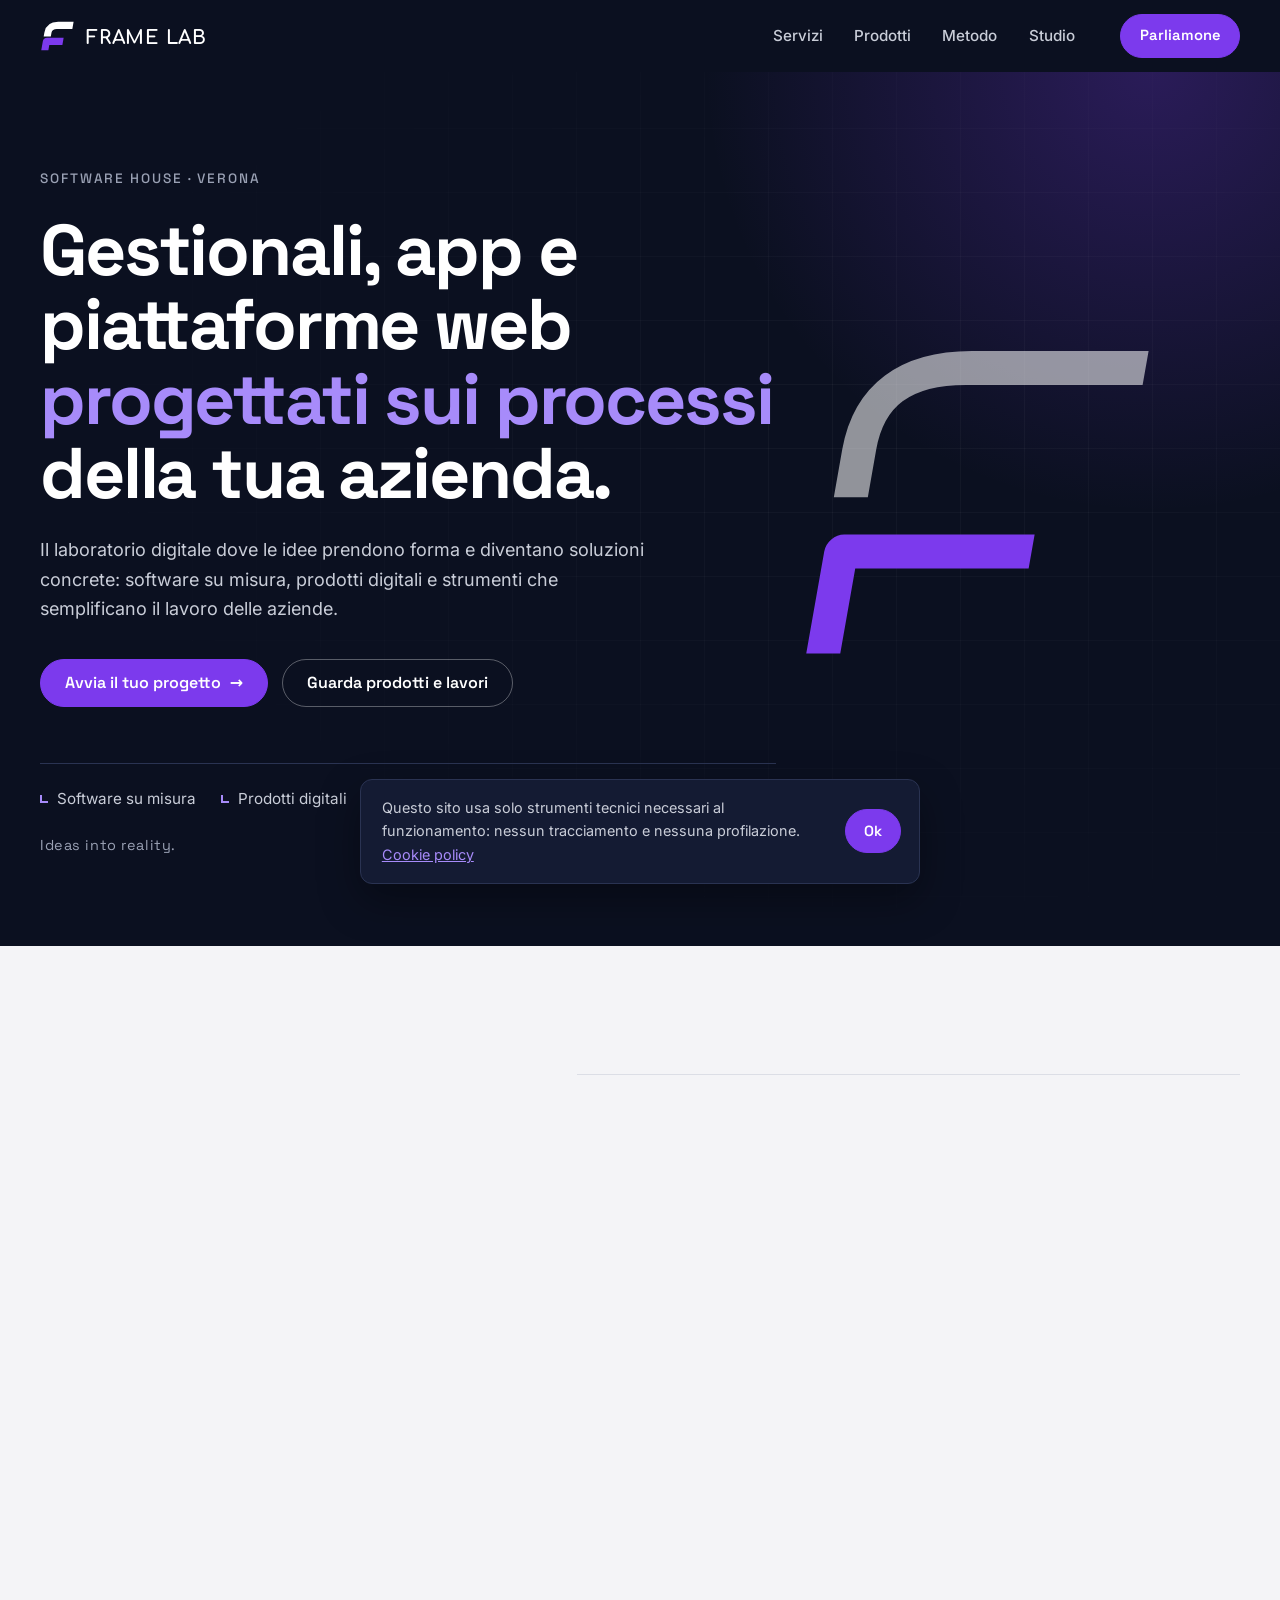
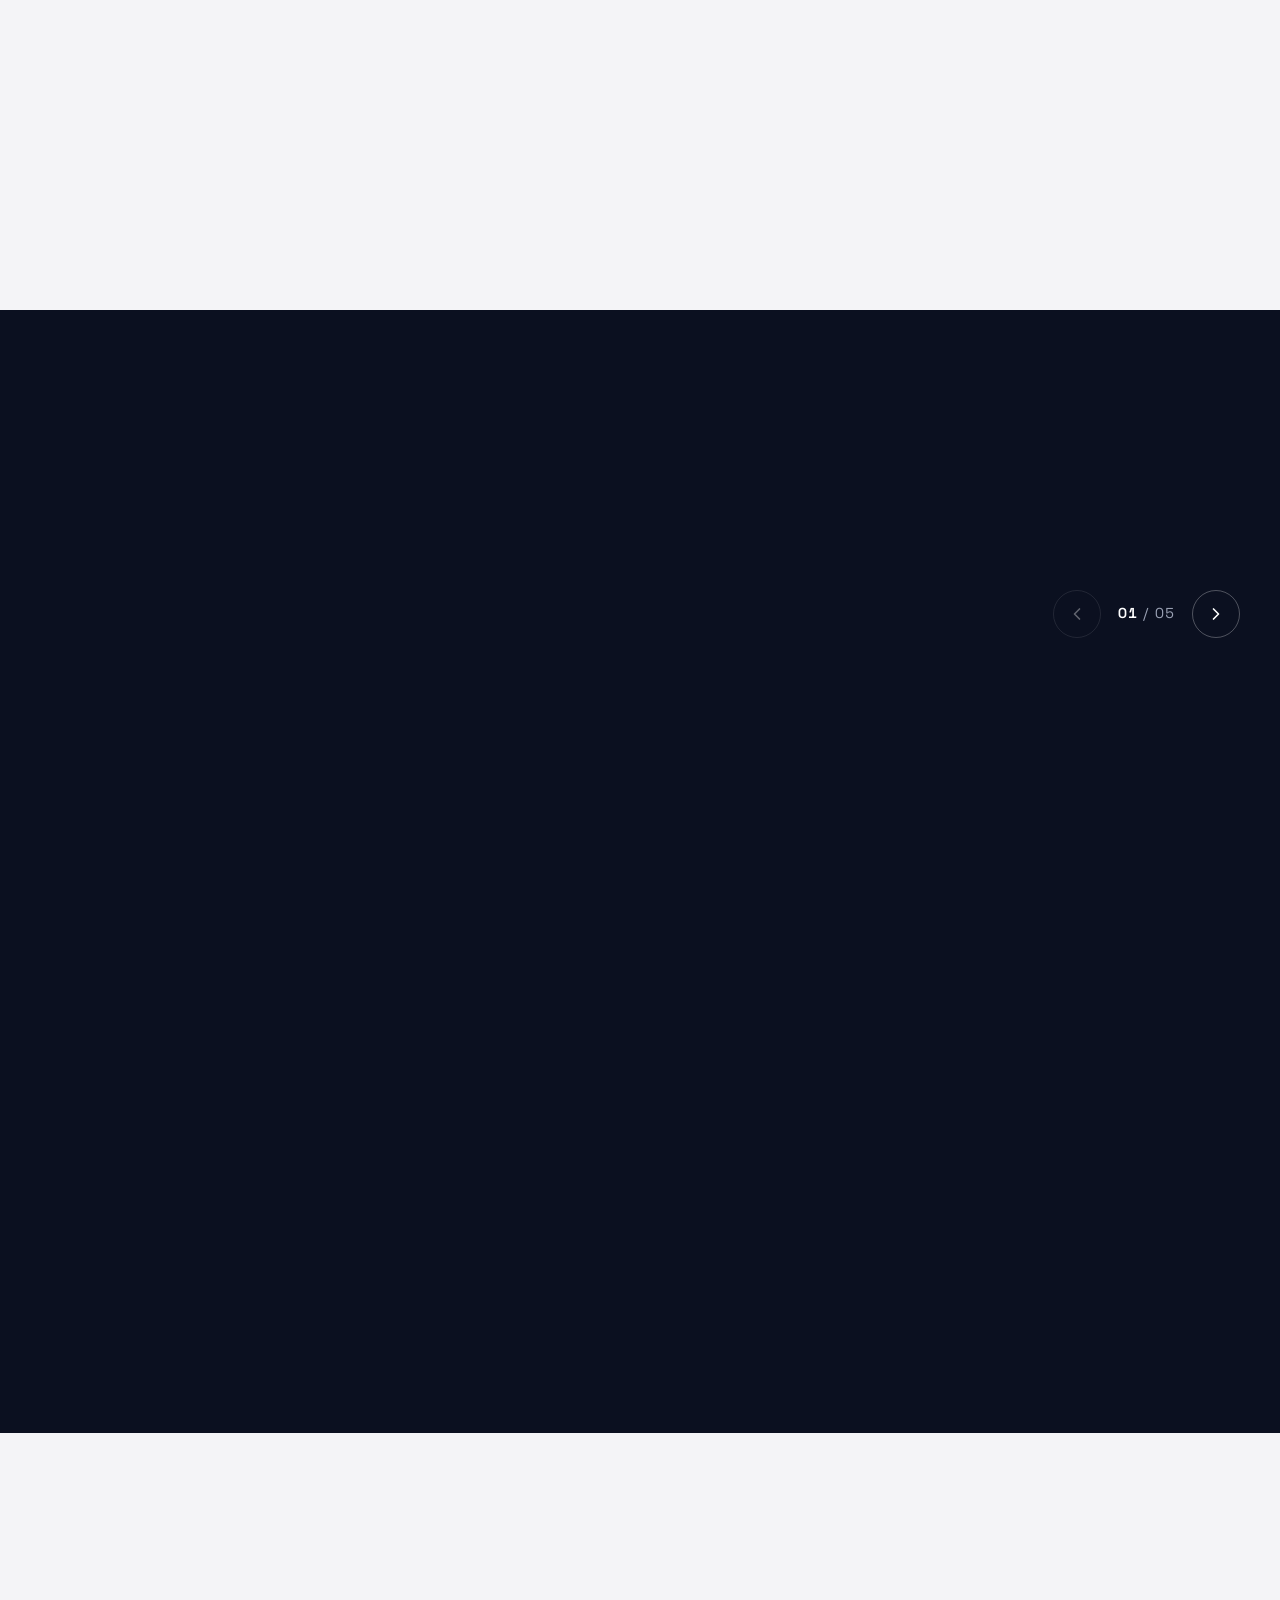
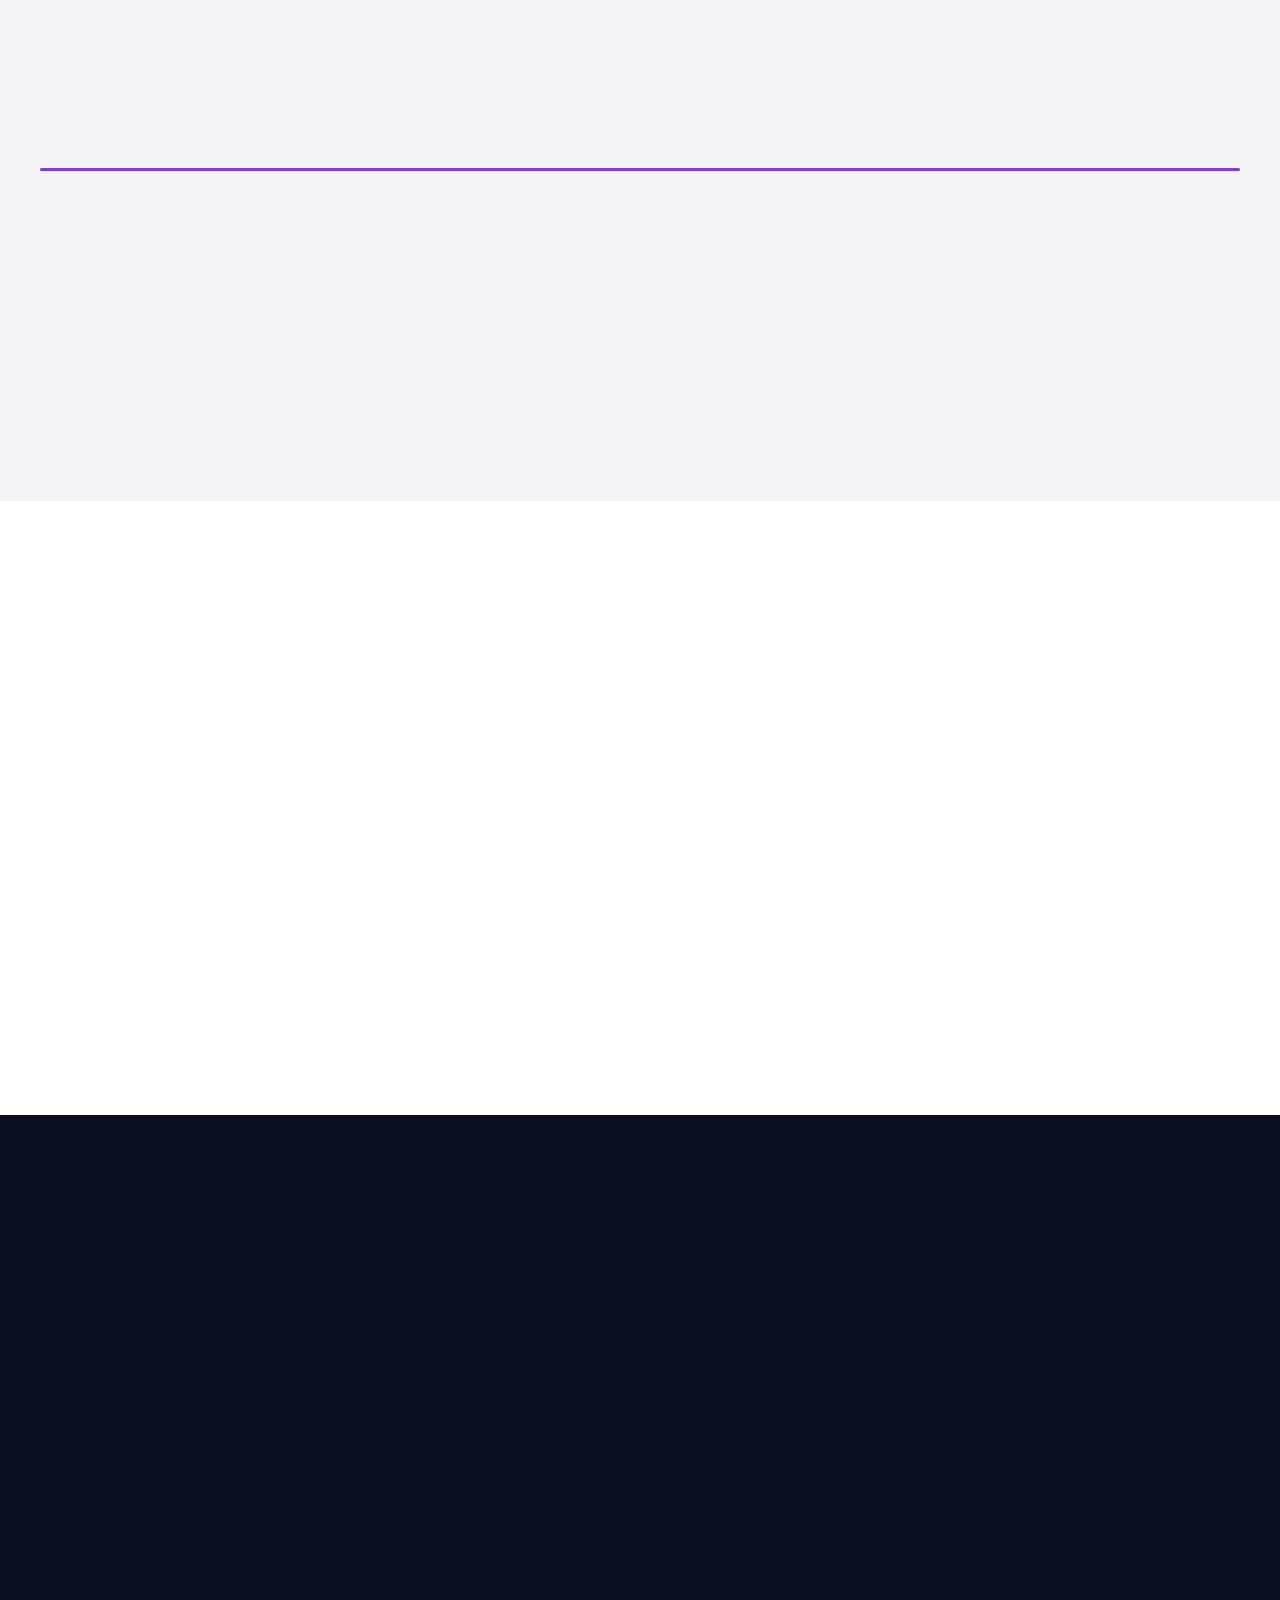
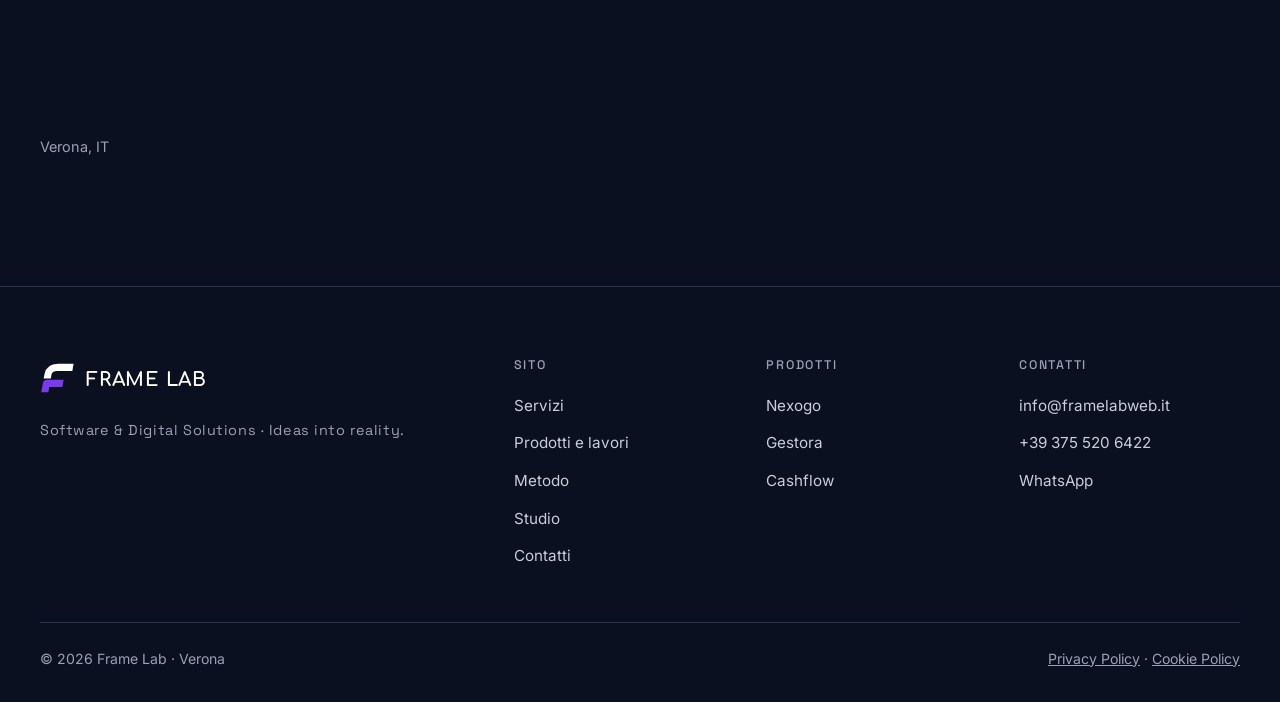
==== commit 64dd9b5b: "home: carosello orizzontale per prodotti e lavori Card verticali con screenshot mobile reali dei sit" ====
--- a/index.html
+++ b/index.html
@@ -53,7 +53,7 @@
     <symbol id="fl-mark" viewBox="0 0 64 64">
       <g transform="skewX(-10)" fill="none" stroke-width="12" stroke-linejoin="round">
         <path d="M58 14H32Q18 14 18 26V33" stroke="currentColor"/>
-        <path d="M46 41H18V56" stroke="#7C3AED"/>
+        <path class="mark-b" d="M46 41H18V56" stroke="#7C3AED"/>
       </g>
     </symbol>
   </svg>
@@ -106,7 +106,7 @@
         <svg class="hero-mark" viewBox="0 0 64 64">
           <g transform="skewX(-10)" stroke-width="5">
             <path d="M58 14H32Q18 14 18 26V33" stroke="rgba(255,255,255,.55)"/>
-            <path d="M46 41H18V56" stroke="#7C3AED"/>
+            <path class="mark-b" d="M46 41H18V56" stroke="#7C3AED"/>
           </g>
         </svg>
       </div>
@@ -180,7 +180,7 @@
 
     <!-- 02 PRODOTTI E LAVORI -->
     <section class="section on-dark" id="prodotti" aria-labelledby="prodotti-title">
-      <div class="container">
+      <div class="container work-head">
         <div class="section-head">
           <p class="index" data-reveal><span class="index-num">02</span> Prodotti e lavori</p>
           <h2 class="section-title" id="prodotti-title" data-reveal>Software pronti, in noleggio.</h2>
@@ -190,92 +190,100 @@
             e supportate da chi le ha scritte.
           </p>
         </div>
-
-        <div class="work-grid">
-          <article class="work-card framed" data-reveal>
+        <div class="carousel-controls" data-carousel-controls="work">
+          <button type="button" class="carousel-btn" data-dir="-1" aria-controls="workTrack">
+            <svg viewBox="0 0 24 24" fill="none" stroke="currentColor" stroke-width="2" stroke-linecap="round" stroke-linejoin="round" aria-hidden="true"><path d="M15 18l-6-6 6-6"/></svg>
+            <span class="sr-only">Progetto precedente</span>
+          </button>
+          <p class="carousel-count" aria-hidden="true"><b data-carousel-current>01</b> / <span data-carousel-total>05</span></p>
+          <button type="button" class="carousel-btn" data-dir="1" aria-controls="workTrack">
+            <svg viewBox="0 0 24 24" fill="none" stroke="currentColor" stroke-width="2" stroke-linecap="round" stroke-linejoin="round" aria-hidden="true"><path d="M9 18l6-6-6-6"/></svg>
+            <span class="sr-only">Progetto successivo</span>
+          </button>
+        </div>
+      </div>
+
+      <div class="carousel" data-reveal>
+        <ul class="carousel-track" id="workTrack" role="list" tabindex="0" aria-label="Prodotti e lavori, scorri in orizzontale">
+          <li class="work-card framed">
             <span class="frame-corner frame-corner--tl" aria-hidden="true"></span>
             <span class="frame-corner frame-corner--br" aria-hidden="true"></span>
             <div class="work-media">
-              <img src="assets/img/nexogo-480.jpg" srcset="assets/img/nexogo-480.jpg 480w, assets/img/nexogo-960.jpg 960w" sizes="(max-width: 640px) 100vw, (max-width: 1024px) 50vw, 380px" width="960" height="600" loading="lazy" decoding="async" alt="Pagina iniziale del sito di Nexogo" />
+              <img src="assets/img/nexogo-mobile.jpg" width="540" height="1080" loading="lazy" decoding="async" alt="Il sito di Nexogo visto da smartphone" />
             </div>
             <div class="work-body">
               <p class="work-type">Prodotto · Food delivery</p>
               <h3>Nexogo</h3>
-              <p class="work-tag">Food delivery senza commissioni per il tuo locale</p>
-              <p class="work-desc">Tre app in un ecosistema: i clienti ordinano, il locale gestisce, i fattorini consegnano. Zero percentuali sugli ordini, il tuo marchio in primo piano.</p>
-              <ul class="work-feats">
-                <li>App clienti, gestionale e app fattorini incluse</li>
-                <li>0% commissioni, abbonamento fisso mensile</li>
-                <li>Tracking live della consegna sulla mappa</li>
-              </ul>
+              <p class="work-tag">Food delivery senza commissioni per il tuo locale: app clienti, gestionale e app fattorini.</p>
               <div class="work-actions">
                 <a href="prodotti/nexogo.html" class="btn btn-sm stretched">Scopri Nexogo <span class="arrow" aria-hidden="true">→</span></a>
-                <a href="https://nexogo.framelabweb.it" target="_blank" rel="noopener" class="text-link work-ext">nexogo.framelabweb.it<span class="sr-only"> (si apre in una nuova scheda)</span></a>
-              </div>
-            </div>
-          </article>
-
-          <article class="work-card framed" data-reveal>
+                <a href="https://nexogo.framelabweb.it" target="_blank" rel="noopener" class="text-link work-ext">Sito<span class="sr-only"> di Nexogo (si apre in una nuova scheda)</span> ↗</a>
+              </div>
+            </div>
+          </li>
+
+          <li class="work-card framed">
             <span class="frame-corner frame-corner--tl" aria-hidden="true"></span>
             <span class="frame-corner frame-corner--br" aria-hidden="true"></span>
             <div class="work-media">
-              <img src="assets/img/gestora-480.jpg" srcset="assets/img/gestora-480.jpg 480w, assets/img/gestora-960.jpg 960w" sizes="(max-width: 640px) 100vw, (max-width: 1024px) 50vw, 380px" width="960" height="600" loading="lazy" decoding="async" alt="Pagina iniziale del sito di Gestora" />
+              <img src="assets/img/gestora-mobile.jpg" width="540" height="1080" loading="lazy" decoding="async" alt="Il sito di Gestora visto da smartphone" />
             </div>
             <div class="work-body">
               <p class="work-type">Prodotto · Gestionale</p>
               <h3>Gestora</h3>
-              <p class="work-tag">Meno caos. Più controllo.</p>
-              <p class="work-desc">Ordini, magazzino e produzione in sintonia: Gestora è il gestionale che dà il ritmo alla tua attività, dal preventivo alla consegna.</p>
-              <ul class="work-feats">
-                <li>Ordini, magazzino e produzione sincronizzati</li>
-                <li>Vista unica sullo stato di ogni lavorazione</li>
-                <li>Canone mensile, aggiornamenti inclusi</li>
-              </ul>
+              <p class="work-tag">Meno caos. Più controllo. Ordini, magazzino e produzione in sintonia.</p>
               <div class="work-actions">
                 <a href="prodotti/gestora.html" class="btn btn-sm stretched">Scopri Gestora <span class="arrow" aria-hidden="true">→</span></a>
-                <a href="https://gestora.framelabweb.it" target="_blank" rel="noopener" class="text-link work-ext">gestora.framelabweb.it<span class="sr-only"> (si apre in una nuova scheda)</span></a>
-              </div>
-            </div>
-          </article>
-
-          <article class="work-card framed" data-reveal>
+                <a href="https://gestora.framelabweb.it" target="_blank" rel="noopener" class="text-link work-ext">Sito<span class="sr-only"> di Gestora (si apre in una nuova scheda)</span> ↗</a>
+              </div>
+            </div>
+          </li>
+
+          <li class="work-card framed">
             <span class="frame-corner frame-corner--tl" aria-hidden="true"></span>
             <span class="frame-corner frame-corner--br" aria-hidden="true"></span>
             <div class="work-media work-media--placeholder">
-              <p><strong>Cashflow</strong>Anteprima non ancora disponibile</p>
+              <svg aria-hidden="true"><use href="#fl-mark"/></svg>
+              <p>Anteprima non ancora disponibile</p>
             </div>
             <div class="work-body">
               <p class="work-type">Prodotto · Web app</p>
               <h3>Cashflow</h3>
-              <p class="work-tag">Il controllo dei tuoi soldi, ogni giorno</p>
-              <p class="work-desc">Entrate, uscite e budget sempre sottomano: Cashflow è l'app che ti dice esattamente come stai andando, giorno dopo giorno.</p>
-              <ul class="work-feats">
-                <li>Movimenti e saldi sempre aggiornati</li>
-                <li>Panoramica chiara di entrate e uscite</li>
-                <li>Installabile come app su ogni dispositivo</li>
-              </ul>
+              <p class="work-tag">Il controllo dei tuoi soldi, ogni giorno: entrate, uscite e saldi sempre sottomano.</p>
               <div class="work-actions">
                 <a href="prodotti/cashflow.html" class="btn btn-sm stretched">Scopri Cashflow <span class="arrow" aria-hidden="true">→</span></a>
               </div>
             </div>
-          </article>
-        </div>
-
-        <article class="work-client framed" id="lavori" data-reveal>
-          <span class="frame-corner frame-corner--tl" aria-hidden="true"></span>
-          <span class="frame-corner frame-corner--br" aria-hidden="true"></span>
-          <div class="work-media">
-            <img src="assets/img/turbomastin-480.jpg" srcset="assets/img/turbomastin-480.jpg 480w, assets/img/turbomastin-960.jpg 960w" sizes="(max-width: 900px) 100vw, 680px" width="960" height="600" loading="lazy" decoding="async" alt="Pagina iniziale del sito TurboMastin" />
-          </div>
-          <div class="work-body">
-            <p class="work-type">Lavoro per un cliente · Sito web</p>
-            <h3>TurboMastin</h3>
-            <p class="work-desc">Il sito statico dell'officina TurboMastin di San Pietro in Cariano.</p>
-            <div class="work-actions">
-              <a href="https://turbomastin.framelabweb.it" target="_blank" rel="noopener" class="btn btn-sm btn-secondary stretched">Visita il sito <span class="arrow" aria-hidden="true">↗</span><span class="sr-only"> (si apre in una nuova scheda)</span></a>
-            </div>
-          </div>
-        </article>
+          </li>
+
+          <li class="work-card framed" id="lavori">
+            <span class="frame-corner frame-corner--tl" aria-hidden="true"></span>
+            <span class="frame-corner frame-corner--br" aria-hidden="true"></span>
+            <div class="work-media">
+              <img src="assets/img/turbomastin-mobile.jpg" width="540" height="1080" loading="lazy" decoding="async" alt="Il sito di TurboMastin visto da smartphone" />
+            </div>
+            <div class="work-body">
+              <p class="work-type">Lavoro per un cliente · Sito web</p>
+              <h3>TurboMastin</h3>
+              <p class="work-tag">Il sito statico dell'officina di San Pietro in Cariano.</p>
+              <div class="work-actions">
+                <a href="https://turbomastin.framelabweb.it" target="_blank" rel="noopener" class="btn btn-sm stretched">Visita il sito <span class="arrow" aria-hidden="true">↗</span><span class="sr-only"> (si apre in una nuova scheda)</span></a>
+              </div>
+            </div>
+          </li>
+
+          <li class="work-card work-card--cta framed">
+            <span class="frame-corner frame-corner--tl" aria-hidden="true"></span>
+            <span class="frame-corner frame-corner--br" aria-hidden="true"></span>
+            <svg class="brand-mark" aria-hidden="true"><use href="#fl-mark"/></svg>
+            <div>
+              <h3>Il prossimo progetto può essere il tuo.</h3>
+              <p>Raccontaci di cosa hai bisogno: partiamo dal problema, non dalla tecnologia.</p>
+              <a href="#contatti" class="btn btn-sm stretched">Parliamone <span class="arrow" aria-hidden="true">→</span></a>
+            </div>
+          </li>
+        </ul>
+        <div class="carousel-progress" aria-hidden="true"><span></span></div>
       </div>
     </section>
 
--- a/styles.css
+++ b/styles.css
@@ -1,614 +1,888 @@
-/* ===== FRAME LAB — styles ===== */
+/* =========================================================
+   FRAME LAB — styles v2
+   Concept "Il telaio": l'angolo a L del marchio come unico
+   elemento grafico ricorrente. Vedi docs/direzione-creativa.md
+   ========================================================= */
+
+/* ---------- Font (self-hosted, SIL OFL 1.1) ---------- */
+@font-face {
+  font-family: 'Inter';
+  font-style: normal;
+  font-weight: 400 700;
+  font-display: swap;
+  src: url('assets/fonts/inter-latin-var.woff2') format('woff2');
+}
+@font-face {
+  font-family: 'Space Grotesk';
+  font-style: normal;
+  font-weight: 400 700;
+  font-display: swap;
+  src: url('assets/fonts/space-grotesk-latin-var.woff2') format('woff2');
+}
+@font-face {
+  font-family: 'Comfortaa Wordmark';
+  font-style: normal;
+  font-weight: 700;
+  font-display: block;
+  src: url('assets/fonts/comfortaa-700-wordmark.woff2') format('woff2');
+}
+
+/* ---------- Token ---------- */
 :root {
   --navy: #0B1020;
-  --navy-2: #111832;
+  --navy-2: #141B33;
+  --line-dark: #2A3352;
   --violet: #7C3AED;
+  --violet-strong: #6D28D9;
+  --violet-light: #A78BFA;
   --cyan: #22D3EE;
-  --gray: #F3F4F6;
+  --paper: #F4F4F7;
   --white: #FFFFFF;
-  --ink: #1A2032;
-  --muted: #5B6478;
-  --font-body: 'Inter', system-ui, sans-serif;
-  --font-display: 'Space Grotesk', 'Inter', sans-serif;
-  --radius: 18px;
+  --ink: #0B1020;
+  --ink-2: #4B5468;
+  --line-light: #DCDEE6;
+  --mist: #C9CDD8;
+  --mist-2: #9AA1B4;
+  --error-light: #B91C1C;
+  --error-dark: #F87171;
+
+  --font-body: 'Inter', system-ui, -apple-system, 'Segoe UI', sans-serif;
+  --font-display: 'Space Grotesk', 'Inter', system-ui, sans-serif;
+
+  --gutter: clamp(1.25rem, 4vw, 2.5rem);
+  --section-y: clamp(4.5rem, 10vw, 8rem);
+  --radius: 12px;
+  --radius-sm: 8px;
   --ease: cubic-bezier(.22, 1, .36, 1);
-}
-
-* { margin: 0; padding: 0; box-sizing: border-box; }
-html { scroll-behavior: smooth; }
-
+  --header-h: 72px;
+}
+
+/* ---------- Reset essenziale ---------- */
+*, *::before, *::after { box-sizing: border-box; }
+* { margin: 0; padding: 0; }
+html {
+  -webkit-text-size-adjust: 100%;
+  scroll-padding-top: calc(var(--header-h) + 1rem);
+}
+@media (prefers-reduced-motion: no-preference) {
+  html { scroll-behavior: smooth; }
+}
 body {
   font-family: var(--font-body);
-  background: var(--navy);
+  font-size: 1rem;
+  line-height: 1.65;
   color: var(--ink);
-  line-height: 1.6;
+  background: var(--paper);
   -webkit-font-smoothing: antialiased;
-}
-
-.container { width: min(1140px, 92%); margin: 0 auto; }
-
-h1, h2, h3 { font-family: var(--font-display); line-height: 1.12; letter-spacing: -0.02em; }
-
-.grad-text {
-  background: linear-gradient(90deg, var(--violet), var(--cyan));
-  -webkit-background-clip: text;
-  background-clip: text;
-  color: transparent;
-}
-
-.eyebrow {
+  text-rendering: optimizeLegibility;
+}
+img, svg { display: block; max-width: 100%; }
+img { height: auto; }
+ul[role="list"], ol[role="list"] { list-style: none; }
+a { color: inherit; }
+button, input, textarea { font: inherit; color: inherit; }
+h1, h2, h3 {
   font-family: var(--font-display);
-  font-size: .8rem;
+  line-height: 1.1;
+  letter-spacing: -0.02em;
+  text-wrap: balance;
+}
+p { text-wrap: pretty; }
+
+.container { width: min(1200px, 100% - 2 * var(--gutter)); margin-inline: auto; }
+
+.sr-only {
+  position: absolute !important;
+  width: 1px; height: 1px;
+  padding: 0; margin: -1px;
+  overflow: hidden; clip: rect(0 0 0 0);
+  white-space: nowrap; border: 0;
+}
+
+/* ---------- Focus ---------- */
+:focus-visible {
+  outline: 2px solid var(--violet);
+  outline-offset: 3px;
+  border-radius: 4px;
+}
+.on-dark :focus-visible,
+.on-dark:focus-visible { outline-color: var(--cyan); }
+
+/* ---------- Skip link ---------- */
+.skip-link {
+  position: absolute;
+  left: 1rem; top: 1rem;
+  z-index: 1000;
+  padding: .75rem 1.1rem;
+  background: var(--white);
+  color: var(--navy);
   font-weight: 600;
-  letter-spacing: .22em;
+  border-radius: var(--radius-sm);
+  transform: translateY(-160%);
+  transition: transform .2s var(--ease);
+}
+.skip-link:focus { transform: none; }
+
+/* ---------- Superfici ---------- */
+.on-dark { background: var(--navy); color: var(--mist); }
+.on-dark h1, .on-dark h2, .on-dark h3 { color: var(--white); }
+
+/* ---------- Marchio ---------- */
+.mark-b { stroke: var(--mark-b, #7C3AED); }
+
+/* ---------- Indice di sezione (angolo a L) ---------- */
+.index {
+  display: inline-flex;
+  align-items: center;
+  gap: .7rem;
+  font-family: var(--font-display);
+  font-size: .78rem;
+  font-weight: 500;
+  letter-spacing: .14em;
   text-transform: uppercase;
-  color: var(--violet);
-  margin-bottom: 1rem;
-}
-
-/* ===== Buttons ===== */
+  color: var(--ink-2);
+  margin-bottom: 1.25rem;
+}
+.index::before {
+  content: '';
+  width: 14px; height: 14px;
+  border-left: 3px solid var(--violet);
+  border-bottom: 3px solid var(--violet);
+  transform: skewX(-10deg);
+  transform-origin: bottom left;
+}
+.index-num { color: var(--violet); font-weight: 700; }
+.on-dark .index { color: var(--mist-2); }
+.on-dark .index::before { border-color: var(--violet-light); }
+.on-dark .index-num { color: var(--violet-light); }
+
+.section { padding-block: var(--section-y); }
+.section-head { max-width: 62ch; margin-bottom: clamp(2.5rem, 5vw, 4rem); }
+.section-title { font-size: clamp(1.9rem, 3.6vw, 2.9rem); font-weight: 700; color: var(--ink); }
+.section-lead { margin-top: 1.1rem; font-size: clamp(1.05rem, 1.4vw, 1.2rem); color: var(--ink-2); }
+.on-dark .section-lead { color: var(--mist); }
+
+/* ---------- Bottoni ---------- */
 .btn {
+  --btn-bg: var(--violet);
+  --btn-fg: var(--white);
+  --btn-border: var(--violet);
+  display: inline-flex;
+  align-items: center;
+  justify-content: center;
+  gap: .55rem;
+  min-height: 48px;
+  padding: .75rem 1.5rem;
+  border: 1.5px solid var(--btn-border);
+  border-radius: 999px;
+  background: var(--btn-bg);
+  color: var(--btn-fg);
+  font-family: var(--font-display);
+  font-weight: 600;
+  font-size: 1rem;
+  line-height: 1.2;
+  text-decoration: none;
+  cursor: pointer;
+  transition: background-color .2s var(--ease), border-color .2s var(--ease), color .2s var(--ease), transform .2s var(--ease);
+}
+.btn:hover { --btn-bg: var(--violet-strong); --btn-border: var(--violet-strong); }
+.btn:active { transform: translateY(1px); }
+.btn .arrow { transition: transform .2s var(--ease); }
+.btn:hover .arrow { transform: translateX(3px); }
+.btn-sm { min-height: 44px; padding: .55rem 1.15rem; font-size: .92rem; }
+
+.btn-secondary { --btn-bg: transparent; --btn-fg: var(--ink); --btn-border: rgba(11, 16, 32, .28); }
+.btn-secondary:hover { --btn-bg: transparent; --btn-fg: var(--violet-strong); --btn-border: var(--violet-strong); }
+.on-dark .btn-secondary { --btn-fg: var(--white); --btn-border: rgba(255, 255, 255, .32); }
+.on-dark .btn-secondary:hover { --btn-fg: var(--white); --btn-border: var(--violet-light); --btn-bg: rgba(167, 139, 250, .1); }
+
+.btn[aria-disabled="true"], .btn:disabled { opacity: .7; cursor: progress; }
+
+/* Link testuale */
+.text-link {
+  color: var(--violet-strong);
+  font-weight: 500;
+  text-decoration: underline;
+  text-decoration-thickness: 1px;
+  text-underline-offset: .2em;
+  transition: text-decoration-thickness .15s;
+}
+.text-link:hover { text-decoration-thickness: 2px; }
+.on-dark .text-link { color: var(--violet-light); }
+
+/* =========================================================
+   HEADER
+   ========================================================= */
+.site-header {
+  position: fixed;
+  inset: 0 0 auto 0;
+  z-index: 100;
+  height: var(--header-h);
+  color: var(--white);
+  transition: background-color .3s var(--ease), box-shadow .3s var(--ease);
+}
+.site-header::before {
+  content: '';
+  position: absolute; inset: 0;
+  z-index: -1;
+  background: rgba(11, 16, 32, .86);
+  -webkit-backdrop-filter: blur(12px);
+  backdrop-filter: blur(12px);
+  box-shadow: 0 1px 0 rgba(255, 255, 255, .07);
+  opacity: 0;
+  transition: opacity .3s var(--ease);
+}
+.site-header.is-solid::before { opacity: 1; }
+.header-inner { height: 100%; display: flex; align-items: center; gap: 2rem; }
+
+.brand {
   display: inline-flex;
   align-items: center;
   gap: .5rem;
-  padding: .85rem 1.7rem;
-  border-radius: 999px;
-  font-family: var(--font-display);
-  font-weight: 600;
+  text-decoration: none;
+  color: var(--white);
+  margin-right: auto;
+  border-radius: 6px;
+}
+.brand-mark { width: 38px; height: 38px; }
+.brand-word {
+  font-family: 'Comfortaa Wordmark', 'Comfortaa', var(--font-display);
+  font-weight: 700;
+  font-size: 1.2rem;
+  letter-spacing: .04em;
+  line-height: 1;
+  padding-top: .15em; /* allineamento ottico con il marchio */
+}
+
+.nav-list { display: flex; align-items: center; gap: .25rem; list-style: none; }
+.nav-list a {
+  position: relative;
+  display: inline-flex;
+  align-items: center;
+  min-height: 44px;
+  padding: 0 .85rem;
+  color: var(--mist);
+  text-decoration: none;
   font-size: .95rem;
-  text-decoration: none;
-  transition: transform .25s var(--ease), box-shadow .25s var(--ease), background .25s;
-  cursor: pointer;
-}
-.btn-sm { padding: .55rem 1.2rem; font-size: .85rem; }
-.btn-primary {
-  background: linear-gradient(120deg, var(--violet), #5B21B6);
-  color: var(--white);
-  box-shadow: 0 8px 24px rgba(124, 58, 237, .35);
-}
-.btn-primary:hover { transform: translateY(-2px); box-shadow: 0 12px 32px rgba(124, 58, 237, .5); }
-.btn-ghost {
-  color: var(--white);
-  border: 1px solid rgba(255, 255, 255, .25);
-  background: rgba(255, 255, 255, .04);
-}
-.btn-ghost:hover { border-color: var(--cyan); color: var(--cyan); transform: translateY(-2px); }
-.section .btn-ghost { color: var(--ink); border-color: rgba(11,16,32,.2); background: transparent; }
-.section .btn-ghost:hover { border-color: var(--violet); color: var(--violet); }
-.cta-box .btn-ghost {
-  color: rgba(255,255,255,.85);
-  border-color: rgba(124,58,237,.55);
-  background: rgba(124,58,237,.12);
-}
-.cta-box .btn-ghost:hover {
-  color: var(--white);
-  border-color: var(--cyan);
-  background: rgba(34,211,238,.10);
-  box-shadow: 0 0 20px rgba(34,211,238,.25);
-}
-
-/* ===== Nav ===== */
-.nav {
-  position: fixed;
-  inset: 0 0 auto 0;
-  z-index: 100;
-  padding: 1.1rem 0;
-  transition: background .35s, box-shadow .35s, padding .35s;
-}
-.nav.scrolled {
-  background: rgba(11, 16, 32, .82);
-  backdrop-filter: blur(14px);
-  -webkit-backdrop-filter: blur(14px);
-  box-shadow: 0 1px 0 rgba(255,255,255,.06);
-  padding: .7rem 0;
-}
-.nav-inner { display: flex; align-items: center; justify-content: space-between; }
-
-.logo { display: inline-flex; align-items: center; gap: .4rem; text-decoration: none; color: var(--white); }
-.logo-mark { width: 42px; height: 42px; color: var(--white); }
-.logo-text {
-  font-family: 'Comfortaa', var(--font-display);
-  font-weight: 700;
-  letter-spacing: .04em;
-  font-size: 1.25rem;
-  color: var(--white);
-  transform: translateY(2px);
-}
-
-
-.nav-links { display: flex; align-items: center; gap: 2rem; }
-.nav-links a {
-  color: rgba(255,255,255,.78);
-  text-decoration: none;
-  font-size: .92rem;
   font-weight: 500;
   transition: color .2s;
 }
-.nav-links a:hover { color: var(--cyan); }
-.nav-links a.btn { color: var(--white); }
-.nav-links a.btn:hover { color: var(--white); }
+.nav-list a::after {
+  content: '';
+  position: absolute;
+  left: .85rem; right: .85rem; bottom: 8px;
+  height: 2px;
+  background: var(--violet-light);
+  transform: scaleX(0);
+  transform-origin: left;
+  transition: transform .25s var(--ease);
+}
+.nav-list a:hover { color: var(--white); }
+.nav-list a:hover::after,
+.nav-list a.is-active::after { transform: scaleX(1); }
+.nav-list a.is-active { color: var(--white); }
 
 .nav-toggle {
   display: none;
-  background: none;
+  width: 44px; height: 44px;
   border: 0;
+  border-radius: 8px;
+  background: transparent;
+  color: var(--white);
   cursor: pointer;
-  width: 40px; height: 40px;
   position: relative;
 }
-.nav-toggle span {
-  display: block;
+.nav-toggle-bars,
+.nav-toggle-bars::before {
+  position: absolute;
+  left: 11px;
   width: 22px; height: 2px;
-  background: var(--white);
-  margin: 5px auto;
-  transition: transform .3s var(--ease), opacity .2s;
-}
-.nav-toggle.open span:nth-child(1) { transform: translateY(3.5px) rotate(45deg); }
-.nav-toggle.open span:nth-child(2) { transform: translateY(-3.5px) rotate(-45deg); }
-
-/* ===== Hero ===== */
+  background: currentColor;
+  transition: transform .3s var(--ease);
+}
+.nav-toggle-bars { top: 18px; }
+.nav-toggle-bars::before { content: ''; left: 0; top: 7px; }
+.nav-toggle[aria-expanded="true"] .nav-toggle-bars { transform: translateY(3.5px) rotate(45deg); }
+.nav-toggle[aria-expanded="true"] .nav-toggle-bars::before { transform: translateY(-7px) rotate(-90deg); }
+
+/* Menu mobile: fuori dall'header, così nessun backdrop-filter lo limita */
+.mobile-menu {
+  position: fixed;
+  inset: 0;
+  z-index: 90;
+  display: flex;
+  flex-direction: column;
+  padding: calc(var(--header-h) + 2rem) var(--gutter) 2rem;
+  background: var(--navy);
+  color: var(--mist);
+  overflow-y: auto;
+  opacity: 0;
+  visibility: hidden;
+  transition: opacity .3s var(--ease), visibility 0s linear .3s;
+}
+.mobile-menu.is-open { opacity: 1; visibility: visible; transition: opacity .3s var(--ease); }
+.mobile-menu-list { list-style: none; display: grid; gap: .25rem; }
+.mobile-menu-list a {
+  display: flex;
+  align-items: center;
+  gap: 1rem;
+  min-height: 56px;
+  font-family: var(--font-display);
+  font-size: clamp(1.6rem, 7vw, 2.2rem);
+  font-weight: 600;
+  color: var(--white);
+  text-decoration: none;
+  border-bottom: 1px solid var(--line-dark);
+}
+.mobile-menu-list a span { font-size: .8rem; color: var(--violet-light); font-weight: 700; letter-spacing: .1em; }
+.mobile-menu-foot { margin-top: auto; padding-top: 2rem; display: grid; gap: .75rem; }
+.mobile-menu-foot a { color: var(--mist); }
+.mobile-menu .btn { justify-self: start; }
+@media (prefers-reduced-motion: no-preference) {
+  .mobile-menu-list li { opacity: 0; transform: translateY(10px); transition: opacity .35s var(--ease), transform .35s var(--ease); }
+  .mobile-menu.is-open .mobile-menu-list li { opacity: 1; transform: none; transition-delay: calc(var(--i, 0) * 40ms + 60ms); }
+}
+body.menu-open { overflow: hidden; }
+body.menu-open .notice-bar { display: none; }
+
+/* =========================================================
+   HERO
+   ========================================================= */
 .hero {
   position: relative;
-  min-height: 100svh;
+  overflow: clip;
+  min-height: min(100svh, 920px);
   display: flex;
   align-items: center;
-  overflow: hidden;
-  color: var(--white);
-  padding: 8rem 0 5rem;
+  padding: calc(var(--header-h) + clamp(3rem, 8vw, 6rem)) 0 clamp(3.5rem, 7vw, 5.5rem);
 }
 .hero-bg { position: absolute; inset: 0; pointer-events: none; }
-.glow { position: absolute; border-radius: 50%; filter: blur(120px); opacity: .45; }
-.glow-violet { width: 560px; height: 560px; background: var(--violet); top: -15%; right: -8%; animation: drift 14s ease-in-out infinite alternate; }
-.glow-cyan { width: 420px; height: 420px; background: var(--cyan); bottom: -25%; left: -10%; opacity: .25; animation: drift 18s ease-in-out infinite alternate-reverse; }
-@keyframes drift { to { transform: translate(-60px, 40px) scale(1.08); } }
-
-.grid-lines {
+.hero-bg::before { /* alone statico, unico sfumato ammesso */
+  content: '';
+  position: absolute;
+  width: 70vmax; height: 70vmax;
+  right: -25vmax; top: -30vmax;
+  background: radial-gradient(closest-side, rgba(124, 58, 237, .28), transparent);
+}
+.hero-grid {
   position: absolute; inset: 0;
   background-image:
-    linear-gradient(rgba(255,255,255,.035) 1px, transparent 1px),
-    linear-gradient(90deg, rgba(255,255,255,.035) 1px, transparent 1px);
-  background-size: 72px 72px;
-  mask-image: radial-gradient(ellipse 80% 70% at 50% 40%, black, transparent);
-  -webkit-mask-image: radial-gradient(ellipse 80% 70% at 50% 40%, black, transparent);
-}
-
-.hero-frame {
+    linear-gradient(rgba(255, 255, 255, .04) 1px, transparent 1px),
+    linear-gradient(90deg, rgba(255, 255, 255, .04) 1px, transparent 1px);
+  background-size: 64px 64px;
+  -webkit-mask-image: radial-gradient(ellipse 70% 60% at 70% 45%, #000, transparent);
+  mask-image: radial-gradient(ellipse 70% 60% at 70% 45%, #000, transparent);
+}
+.hero-mark {
   position: absolute;
-  right: 4%; top: 50%;
-  width: min(38vw, 460px);
-  transform: translateY(-50%);
-  opacity: .9;
-}
-.frame-path {
-  stroke-dasharray: 120;
-  stroke-dashoffset: 120;
-  animation: draw 1.6s var(--ease) .5s forwards;
-  filter: drop-shadow(0 0 10px rgba(255,255,255,.35));
-}
-.frame-path-violet {
-  animation-delay: 1.4s;
-  filter: drop-shadow(0 0 14px rgba(124,58,237,.7));
+  right: max(var(--gutter), 6vw);
+  top: 50%;
+  width: clamp(220px, 34vw, 440px);
+  transform: translateY(-46%);
+}
+.hero-mark path { fill: none; stroke-linejoin: round; }
+@media (prefers-reduced-motion: no-preference) {
+  .hero-mark path { stroke-dasharray: 130; stroke-dashoffset: 130; animation: draw 1s var(--ease) .15s forwards; }
+  .hero-mark path + path { animation-delay: .55s; }
 }
 @keyframes draw { to { stroke-dashoffset: 0; } }
 
-.hero-content { position: relative; }
+.hero-inner { position: relative; }
+.hero-content { max-width: 46rem; }
+.kicker {
+  font-family: var(--font-display);
+  font-size: .85rem;
+  font-weight: 500;
+  letter-spacing: .14em;
+  text-transform: uppercase;
+  color: var(--mist-2);
+  margin-bottom: 1.4rem;
+}
 .hero-title {
-  font-size: clamp(3rem, 8.5vw, 6.2rem);
+  font-size: clamp(2.4rem, 5.6vw, 4.6rem);
   font-weight: 700;
-  margin: .4rem 0 1.4rem;
-}
-.hero-title span { display: block; }
-.hero-sub {
-  max-width: 560px;
-  color: rgba(255,255,255,.72);
-  font-size: 1.13rem;
-  margin-bottom: 2.4rem;
-}
-.hero-cta { display: flex; gap: 1rem; flex-wrap: wrap; margin-bottom: 3rem; }
-.hero-tags {
+  line-height: 1.04;
+  letter-spacing: -0.03em;
+}
+.hero-title .accent { color: var(--violet-light); }
+.hero-lead {
+  max-width: 38rem;
+  margin-top: 1.5rem;
+  font-size: clamp(1.05rem, 1.4vw, 1.2rem);
+  color: var(--mist);
+}
+.hero-actions { display: flex; flex-wrap: wrap; gap: .85rem; margin-top: 2.2rem; }
+.hero-facts {
   list-style: none;
   display: flex;
-  gap: 2.2rem;
   flex-wrap: wrap;
-  color: rgba(255,255,255,.55);
+  gap: .5rem 1.6rem;
+  margin-top: clamp(2.5rem, 5vw, 3.5rem);
+  padding-top: 1.4rem;
+  border-top: 1px solid var(--line-dark);
+  font-size: .95rem;
+  color: var(--mist);
+}
+.hero-facts li { display: inline-flex; align-items: center; gap: .55rem; }
+.hero-facts li::before {
+  content: '';
+  width: 8px; height: 8px;
+  border-left: 2px solid var(--violet-light);
+  border-bottom: 2px solid var(--violet-light);
+}
+.signature {
+  margin-top: 1.4rem;
   font-family: var(--font-display);
-  font-size: .82rem;
-  letter-spacing: .18em;
-  text-transform: uppercase;
-}
-.hero-tags li::before {
-  content: '';
-  display: inline-block;
-  width: 7px; height: 7px;
+  font-size: .9rem;
+  letter-spacing: .04em;
+  color: var(--mist-2);
+}
+
+/* =========================================================
+   01 SERVIZI — righe, non card
+   ========================================================= */
+.services-layout { display: grid; gap: clamp(2rem, 5vw, 5rem); grid-template-columns: minmax(0, 5fr) minmax(0, 7fr); align-items: start; }
+.services-layout .section-head { position: sticky; top: calc(var(--header-h) + 2rem); margin-bottom: 0; }
+.service-list { list-style: none; border-top: 1px solid var(--line-light); }
+.service {
+  display: grid;
+  grid-template-columns: 2.75rem minmax(0, 1fr);
+  gap: .25rem 1.1rem;
+  padding: 1.6rem 0;
+  border-bottom: 1px solid var(--line-light);
+}
+.service-icon { grid-row: span 2; width: 2.75rem; height: 2.75rem; display: grid; place-items: center; color: var(--violet); }
+.service-icon svg { width: 26px; height: 26px; }
+.service h3 { font-size: 1.25rem; color: var(--ink); align-self: center; }
+.service p { color: var(--ink-2); max-width: 56ch; }
+.service--main { padding-block: 2rem; }
+.service--main h3 { font-size: clamp(1.45rem, 2.4vw, 1.8rem); }
+.service--main p { font-size: 1.08rem; }
+/* =========================================================
+   02 PRODOTTI E LAVORI — carosello orizzontale
+   Scorrimento nativo con scroll-snap: funziona con dito, trackpad,
+   tastiera e senza JS. Il JS aggiunge solo frecce e avanzamento.
+   ========================================================= */
+.work-head { display: flex; flex-wrap: wrap; align-items: flex-end; justify-content: space-between; gap: 1.5rem 3rem; margin-bottom: clamp(2rem, 4vw, 3rem); }
+.work-head .section-head { margin-bottom: 0; }
+.carousel-controls { display: none; align-items: center; gap: .6rem; }
+.js .carousel-controls { display: flex; }
+.carousel-btn {
+  width: 48px; height: 48px;
+  display: grid; place-items: center;
+  border: 1.5px solid rgba(255, 255, 255, .28);
   border-radius: 50%;
-  background: var(--cyan);
-  margin-right: .6rem;
-  vertical-align: 1px;
-}
-
-/* ===== Sections ===== */
-.section { background: var(--gray); padding: 7rem 0; }
-.section-alt { background: var(--white); }
-
-.section-title {
-  font-size: clamp(1.9rem, 4vw, 3rem);
-  font-weight: 700;
-  color: var(--navy);
-  margin-bottom: 1.1rem;
-}
-.section-lead { max-width: 620px; color: var(--muted); font-size: 1.08rem; margin-bottom: 3.2rem; }
-
-/* Cards */
-.cards {
-  display: grid;
-  grid-template-columns: repeat(auto-fit, minmax(240px, 1fr));
-  gap: 1.4rem;
-}
-.card {
-  background: var(--white);
-  border: 1px solid rgba(11,16,32,.06);
-  border-radius: var(--radius);
-  padding: 2.1rem 1.8rem;
-  transition: transform .35s var(--ease), box-shadow .35s var(--ease), border-color .35s;
-}
-.card:hover {
-  transform: translateY(-6px);
-  border-color: rgba(124,58,237,.35);
-  box-shadow: 0 20px 44px rgba(11,16,32,.10);
-}
-.card-icon {
-  width: 52px; height: 52px;
-  display: grid; place-items: center;
-  border-radius: 14px;
-  background: linear-gradient(135deg, var(--violet), #6D28D9);
+  background: transparent;
   color: var(--white);
-  margin-bottom: 1.4rem;
-  box-shadow: 0 8px 18px rgba(124,58,237,.3);
-}
-.card-icon svg { width: 24px; height: 24px; }
-.card h3 { font-size: 1.18rem; color: var(--navy); margin-bottom: .6rem; }
-.card p { color: var(--muted); font-size: .95rem; }
-
-/* Steps */
-.steps {
+  cursor: pointer;
+  transition: border-color .2s var(--ease), background-color .2s var(--ease), opacity .2s;
+}
+.carousel-btn svg { width: 20px; height: 20px; }
+.carousel-btn:hover:not(:disabled) { border-color: var(--violet-light); background: rgba(167, 139, 250, .1); }
+.carousel-btn:disabled { opacity: .35; cursor: default; }
+.carousel-count { min-width: 4.5rem; text-align: center; font-family: var(--font-display); font-size: .9rem; letter-spacing: .08em; color: var(--mist-2); font-variant-numeric: tabular-nums; }
+.carousel-count b { color: var(--white); font-weight: 600; }
+
+.carousel { --edge: max(var(--gutter), (100% - 1200px) / 2); }
+.carousel-track {
   list-style: none;
   display: grid;
-  grid-template-columns: repeat(auto-fit, minmax(220px, 1fr));
-  gap: 1.4rem;
-  counter-reset: step;
-  margin-top: 3rem;
-}
-.step {
+  grid-auto-flow: column;
+  grid-auto-columns: clamp(264px, 27vw, 330px);
+  gap: clamp(1rem, 2vw, 1.5rem);
+  padding: .5rem var(--edge) 1.5rem;
+  overflow-x: auto;
+  overscroll-behavior-x: contain;
+  scroll-snap-type: x mandatory;
+  scroll-padding-inline: var(--edge);
+  scrollbar-width: none;
+}
+.carousel-track::-webkit-scrollbar { display: none; }
+.carousel-track:focus-visible { outline-offset: -2px; }
+html:not(.js) .carousel-track { scrollbar-width: thin; scrollbar-color: var(--line-dark) transparent; }
+
+.work-card {
   position: relative;
-  padding: 2rem 1.7rem;
-  border-radius: var(--radius);
-  background: var(--gray);
-  border-left: 3px solid var(--violet);
-  transition: transform .35s var(--ease), box-shadow .35s var(--ease);
-}
-.step:hover { transform: translateY(-5px); box-shadow: 0 16px 36px rgba(11,16,32,.08); }
-.step-num {
+  scroll-snap-align: start;
+  display: flex;
+  flex-direction: column;
+  height: clamp(500px, 64vh, 580px);
+  border-radius: 20px;
+  overflow: hidden;
+  background: var(--navy-2);
+  border: 1px solid var(--line-dark);
+  transition: border-color .25s var(--ease), transform .35s var(--ease);
+}
+.work-media {
+  position: relative;
+  flex: 1;
+  min-height: 0;
+  overflow: hidden;
+  background: #0E1428;
+}
+.work-media img {
+  position: absolute; inset: 0;
+  width: 100%; height: 100%;
+  object-fit: cover;
+  object-position: top center;
+  transition: transform .6s var(--ease);
+}
+.work-media::after { /* sfuma lo screenshot nel pannello testo */
+  content: '';
+  position: absolute; inset: auto 0 0 0;
+  height: 4.5rem;
+  background: linear-gradient(to bottom, rgba(20, 27, 51, 0), var(--navy-2));
+}
+.work-media--placeholder {
+  display: grid;
+  place-items: center;
+  background: repeating-linear-gradient(135deg, rgba(255,255,255,.035) 0 10px, transparent 10px 20px), #0E1428;
+}
+.work-media--placeholder svg { width: 38%; color: rgba(255, 255, 255, .5); }
+.work-media--placeholder p { position: absolute; left: 0; right: 0; bottom: 1.5rem; text-align: center; font-size: .85rem; color: var(--mist-2); z-index: 1; }
+
+.work-body { position: relative; padding: .4rem 1.4rem 1.4rem; background: var(--navy-2); }
+.work-type {
   font-family: var(--font-display);
-  font-size: 2.1rem;
-  font-weight: 700;
-  background: linear-gradient(90deg, var(--violet), var(--cyan));
-  -webkit-background-clip: text; background-clip: text; color: transparent;
-  display: block;
-  margin-bottom: .8rem;
-}
-.step h3 { color: var(--navy); font-size: 1.1rem; margin-bottom: .5rem; }
-.step p { color: var(--muted); font-size: .92rem; }
-
-/* Split */
-.split {
-  display: grid;
-  grid-template-columns: 1fr 1fr;
-  gap: 4rem;
-  align-items: center;
-}
-.split-text p { color: var(--muted); font-size: 1.05rem; margin-bottom: 1.1rem; }
-.check-list { list-style: none; margin-top: 1.6rem; }
-.check-list li {
-  padding: .55rem 0 .55rem 2.1rem;
-  position: relative;
+  font-size: .72rem;
+  font-weight: 500;
+  letter-spacing: .14em;
+  text-transform: uppercase;
+  color: var(--mist-2);
+  margin-bottom: .35rem;
+}
+.work-card h3 { font-size: 1.65rem; letter-spacing: -0.01em; }
+.work-tag { color: var(--mist); font-size: .97rem; margin: .3rem 0 1.1rem; }
+.work-actions { display: flex; flex-wrap: wrap; align-items: center; gap: .6rem 1rem; }
+.work-ext { position: relative; z-index: 2; font-size: .86rem; }
+
+/* Card cliccabile: il link principale copre la card */
+.stretched::after { content: ''; position: absolute; inset: 0; z-index: 1; border-radius: 20px; }
+
+/* Telaio: angoli che compaiono su hover/focus */
+.framed .frame-corner {
+  position: absolute;
+  z-index: 3;
+  width: 22px; height: 22px;
+  pointer-events: none;
+  opacity: 0;
+  transition: opacity .2s var(--ease), transform .25s var(--ease);
+}
+.framed .frame-corner--tl { top: 12px; left: 12px; border-top: 3px solid var(--violet-light); border-left: 3px solid var(--violet-light); transform: translate(6px, 6px); }
+.framed .frame-corner--br { bottom: 12px; right: 12px; border-bottom: 3px solid var(--violet-light); border-right: 3px solid var(--violet-light); transform: translate(-6px, -6px); }
+.work-card:hover, .work-card:focus-within { border-color: #3A4570; }
+.work-card:hover .frame-corner, .work-card:focus-within .frame-corner { opacity: 1; transform: none; }
+@media (prefers-reduced-motion: no-preference) {
+  .work-card:hover .work-media img { transform: scale(1.03); }
+}
+
+/* Ultima card: invito al contatto */
+.work-card--cta { background: var(--violet); border-color: var(--violet); justify-content: space-between; padding: 1.6rem 1.4rem 1.4rem; }
+.work-card--cta:hover, .work-card--cta:focus-within { border-color: var(--violet-light); }
+.work-card--cta .brand-mark { width: 56px; height: 56px; color: var(--white); --mark-b: var(--navy); }
+.work-card--cta h3 { font-size: clamp(1.7rem, 2.4vw, 2rem); line-height: 1.15; }
+.work-card--cta p { color: rgba(255, 255, 255, .88); margin: .6rem 0 1.3rem; }
+.work-card--cta .btn { --btn-bg: var(--white); --btn-fg: var(--navy); --btn-border: var(--white); }
+.work-card--cta .btn:hover { --btn-bg: var(--paper); --btn-border: var(--paper); }
+.work-card--cta .frame-corner { border-color: var(--white) !important; }
+
+/* Avanzamento: linea a L */
+.carousel-progress { display: none; position: relative; height: 3px; margin: .5rem var(--edge) 0; background: var(--line-dark); border-radius: 3px; overflow: hidden; }
+.js .carousel-progress { display: block; }
+.carousel-progress span { position: absolute; inset: 0; background: var(--violet-light); transform-origin: left center; transform: scaleX(var(--p, .3)); transition: transform .15s linear; }
+
+/* =========================================================
+   03 METODO — passaggi collegati da una linea
+   ========================================================= */
+.steps { position: relative; list-style: none; display: grid; grid-template-columns: repeat(4, minmax(0, 1fr)); gap: 2rem; padding-top: 2.75rem; }
+.steps-track, .steps-fill {
+  position: absolute;
+  left: 0; right: 0; top: 0;
+  height: 3px;
+  border-radius: 3px;
+}
+.steps-track { background: var(--line-light); }
+.steps-fill { background: var(--violet); transform-origin: left center; }
+@supports (animation-timeline: view()) {
+  @media (prefers-reduced-motion: no-preference) {
+    .steps-fill { animation: fill-x linear both; animation-timeline: view(); animation-range: entry 30% cover 55%; }
+  }
+}
+@keyframes fill-x { from { transform: scaleX(0); } to { transform: scaleX(1); } }
+.step { position: relative; }
+.step::before { /* nodo sulla linea */
+  content: '';
+  position: absolute;
+  top: calc(-2.75rem - 6px);
+  left: 0;
+  width: 15px; height: 15px;
+  background: var(--paper);
+  border: 3px solid var(--violet);
+  border-radius: 50%;
+}
+.step-num { display: block; font-family: var(--font-display); font-size: 2.6rem; font-weight: 700; line-height: 1; color: var(--violet); margin-bottom: .9rem; }
+.step h3 { font-size: 1.2rem; margin-bottom: .45rem; }
+.step p { color: var(--ink-2); font-size: .97rem; }
+
+/* =========================================================
+   04 STUDIO
+   ========================================================= */
+.section--white { background: var(--white); }
+.studio-layout { display: grid; grid-template-columns: minmax(0, 5fr) minmax(0, 7fr); gap: clamp(2rem, 5vw, 5rem); align-items: start; }
+.studio-text p { color: var(--ink-2); font-size: 1.08rem; margin-bottom: 1.1rem; max-width: 62ch; }
+.studio-text p.studio-quote {
+  font-family: var(--font-display);
+  font-size: clamp(1.25rem, 2.2vw, 1.55rem);
+  line-height: 1.35;
   color: var(--ink);
   font-weight: 500;
-}
-.check-list li::before {
-  content: '';
-  position: absolute; left: 0; top: .8rem;
-  width: 18px; height: 18px;
-  border-radius: 50%;
-  background: linear-gradient(135deg, var(--violet), var(--cyan));
-  mask: none;
-}
-.check-list li::after {
-  content: '';
-  position: absolute; left: 5px; top: 1.05rem;
-  width: 8px; height: 5px;
-  border-left: 2px solid var(--white);
-  border-bottom: 2px solid var(--white);
-  transform: rotate(-45deg);
-}
-
-/* Products */
-.products {
-  display: grid;
-  grid-template-columns: repeat(auto-fit, minmax(320px, 1fr));
-  gap: 1.6rem;
-  margin-bottom: 4.5rem;
-}
-.product {
-  background: var(--navy);
-  border-radius: var(--radius);
-  padding: 2.4rem 2rem;
-  color: var(--white);
-  position: relative;
-  overflow: hidden;
-  transition: transform .35s var(--ease), box-shadow .35s var(--ease);
-}
-.product::before {
-  content: '';
-  position: absolute; inset: 0;
-  background: radial-gradient(ellipse 60% 50% at 90% 0%, rgba(124,58,237,.30), transparent);
-  pointer-events: none;
-}
-.product:hover { transform: translateY(-6px); box-shadow: 0 24px 50px rgba(11,16,32,.28); }
-.product-head { position: relative; display: flex; align-items: center; gap: .9rem; margin-bottom: .5rem; }
-.product-head h3 { font-size: 1.7rem; letter-spacing: 0; }
-.product-badge {
-  font-family: var(--font-display);
-  font-size: .68rem;
-  font-weight: 600;
-  letter-spacing: .16em;
-  padding: .3rem .7rem;
-  border-radius: 999px;
-  background: linear-gradient(120deg, var(--violet), #5B21B6);
-  color: var(--white);
-}
-.product-tag { position: relative; color: var(--cyan); font-size: .92rem; font-weight: 500; margin-bottom: .9rem; }
-.product-desc { position: relative; color: rgba(255,255,255,.72); font-size: .95rem; margin-bottom: 1.2rem; }
-.product-feats { position: relative; list-style: none; margin-bottom: 1.8rem; }
-.product-feats li {
-  padding: .35rem 0 .35rem 1.6rem;
-  position: relative;
-  color: rgba(255,255,255,.78);
-  font-size: .9rem;
-}
-.product-feats li::before {
-  content: '';
-  position: absolute; left: 0; top: .75rem;
-  width: 7px; height: 7px;
-  border-radius: 50%;
-  background: var(--cyan);
-}
-.product-actions { position: relative; display: flex; align-items: center; gap: 1.2rem; flex-wrap: wrap; }
-.btn-dark {
-  background: var(--white);
-  color: var(--navy);
-  box-shadow: none;
-}
-.btn-dark:hover { transform: translateY(-2px); box-shadow: 0 10px 26px rgba(0,0,0,.3); }
-.product-link {
-  color: var(--cyan);
-  font-size: .88rem;
-  font-weight: 500;
-  text-decoration: none;
-  transition: opacity .2s;
-}
-.product-link:hover { opacity: .75; }
-.split-bottom { margin-top: 1rem; }
-
-.inline-link { color: var(--violet); text-decoration: none; font-weight: 500; }
-.inline-link:hover { text-decoration: underline; }
-
-/* Product pages */
-.product-hero {
-  position: relative;
-  min-height: 78svh;
+  padding-left: 1.2rem;
+  border-left: 3px solid var(--violet);
+  margin-bottom: 1.6rem;
+}
+.facts { display: grid; grid-template-columns: repeat(3, minmax(0, 1fr)); gap: 1rem; margin-top: 2rem; padding-top: 1.5rem; border-top: 1px solid var(--line-light); }
+.facts dt { font-family: var(--font-display); font-size: .75rem; letter-spacing: .14em; text-transform: uppercase; color: var(--ink-2); margin-bottom: .25rem; }
+.facts dd { font-weight: 500; color: var(--ink); }
+
+/* =========================================================
+   05 CONTATTI
+   ========================================================= */
+.contact-layout { display: grid; grid-template-columns: minmax(0, 5fr) minmax(0, 7fr); gap: clamp(2.5rem, 6vw, 6rem); align-items: start; }
+.contact-title { font-size: clamp(2.1rem, 4.4vw, 3.4rem); }
+.contact-title .accent { color: var(--violet-light); }
+.contact-intro { margin-top: 1.2rem; font-size: 1.1rem; max-width: 38ch; }
+.contact-direct { list-style: none; margin-top: 2.2rem; display: grid; gap: .25rem; }
+.contact-direct a {
   display: flex;
   align-items: center;
-  overflow: hidden;
+  gap: .9rem;
+  min-height: 52px;
   color: var(--white);
-  padding: 9rem 0 5rem;
-}
-.product-hero-content { position: relative; max-width: 720px; }
-.crumb { color: var(--violet); text-decoration: none; }
-.crumb:hover { text-decoration: underline; }
-.product-title {
-  font-size: clamp(3rem, 7vw, 5.2rem);
-  font-weight: 700;
-  margin: .4rem 0 .8rem;
-}
-.product-hero-tag {
-  font-family: var(--font-display);
-  font-size: clamp(1.15rem, 2.4vw, 1.5rem);
-  color: rgba(255,255,255,.9);
-  margin-bottom: 1rem;
-}
-.product-hero-desc {
-  max-width: 560px;
-  color: rgba(255,255,255,.7);
-  font-size: 1.05rem;
-  margin-bottom: 2.4rem;
-}
-.cta-box-compact { padding: 3rem 2.4rem; }
-.cta-box-compact h2 { font-size: 1.8rem; }
-
-/* Stats */
-.stats {
+  text-decoration: none;
+  border-bottom: 1px solid var(--line-dark);
+  transition: color .2s;
+}
+.contact-direct a:hover { color: var(--violet-light); }
+.contact-direct svg { width: 20px; height: 20px; color: var(--violet-light); flex: none; }
+.contact-direct small { margin-left: auto; color: var(--mist-2); font-size: .85rem; }
+.contact-place { margin-top: 1.5rem; font-size: .9rem; color: var(--mist-2); }
+
+.form {
+  position: relative;
+  padding: clamp(1.5rem, 3.5vw, 2.5rem);
+  background: var(--navy-2);
+  border: 1px solid var(--line-dark);
+  border-radius: var(--radius);
+}
+.form-grid { display: grid; grid-template-columns: 1fr 1fr; gap: 1.1rem; }
+.field { display: grid; gap: .4rem; }
+.field--full { grid-column: 1 / -1; }
+.field label { font-size: .92rem; font-weight: 500; color: var(--white); }
+.field .optional { color: var(--mist-2); font-weight: 400; }
+.field input, .field textarea {
+  width: 100%;
+  min-height: 48px;
+  padding: .75rem .95rem;
+  background: var(--navy);
+  border: 1.5px solid var(--line-dark);
+  border-radius: var(--radius-sm);
+  color: var(--white);
+  font-size: 1rem;
+  transition: border-color .2s var(--ease), box-shadow .2s var(--ease);
+}
+.field textarea { min-height: 140px; resize: vertical; }
+.field input::placeholder, .field textarea::placeholder { color: #7D859B; }
+.field input:hover, .field textarea:hover { border-color: #3A4570; }
+.field input:focus-visible, .field textarea:focus-visible {
+  outline: none;
+  border-color: var(--violet-light);
+  box-shadow: 0 0 0 3px rgba(167, 139, 250, .25);
+}
+.field[data-invalid] input, .field[data-invalid] textarea { border-color: var(--error-dark); }
+.field-error { display: none; align-items: center; gap: .4rem; font-size: .88rem; color: var(--error-dark); }
+.field[data-invalid] .field-error { display: flex; }
+@media (prefers-reduced-motion: no-preference) {
+  .field[data-invalid] .field-error { animation: drop-in .2s var(--ease); }
+}
+@keyframes drop-in { from { opacity: 0; transform: translateY(-4px); } }
+.field-error::before { content: '!'; display: inline-grid; place-items: center; width: 16px; height: 16px; border-radius: 50%; background: var(--error-dark); color: var(--navy); font-size: .7rem; font-weight: 700; }
+
+.hp { position: absolute !important; left: -9999px !important; width: 1px; height: 1px; overflow: hidden; }
+
+.form-foot { display: flex; flex-wrap: wrap; align-items: center; gap: 1rem 1.5rem; margin-top: 1.5rem; }
+.form-note { font-size: .88rem; color: var(--mist-2); max-width: 40ch; }
+.form-success {
   display: grid;
-  grid-template-columns: 1fr 1fr;
-  gap: 1.2rem;
-}
-.stat {
-  background: var(--navy);
+  gap: .6rem;
+  padding: clamp(1.5rem, 3.5vw, 2.5rem);
+  background: var(--navy-2);
+  border: 1px solid var(--line-dark);
+  border-left: 3px solid var(--cyan);
   border-radius: var(--radius);
-  padding: 2rem 1.6rem;
-  color: var(--white);
-  transition: transform .35s var(--ease);
-}
-.stat:hover { transform: translateY(-5px); }
-.stat-num {
-  display: block;
-  font-family: var(--font-display);
-  font-size: 2.4rem;
-  font-weight: 700;
-  background: linear-gradient(90deg, var(--violet), var(--cyan));
-  -webkit-background-clip: text; background-clip: text; color: transparent;
-}
-.stat-label { font-size: .85rem; color: rgba(255,255,255,.65); letter-spacing: .04em; }
-
-/* CTA */
-.cta { background: var(--gray); }
-.cta-box {
-  position: relative;
-  background: var(--navy);
-  border-radius: 26px;
-  padding: 5rem 3rem;
-  text-align: center;
-  color: var(--white);
-  overflow: hidden;
-}
-.cta-glow {
-  position: absolute; inset: 0;
-  background:
-    radial-gradient(ellipse 50% 60% at 15% 0%, rgba(124,58,237,.35), transparent),
-    radial-gradient(ellipse 45% 55% at 90% 100%, rgba(34,211,238,.22), transparent);
-  pointer-events: none;
-}
-.cta-mark { position: relative; width: 56px; height: 56px; margin-bottom: 1.6rem; filter: drop-shadow(0 0 16px rgba(124,58,237,.5)); }
-.cta-box h2 { position: relative; font-size: clamp(2rem, 4.5vw, 3.2rem); margin-bottom: 1.1rem; }
-.cta-box p { position: relative; color: rgba(255,255,255,.7); max-width: 480px; margin: 0 auto 2.2rem; }
-.cta-actions { position: relative; display: flex; gap: 1rem; justify-content: center; flex-wrap: wrap; }
-.cta-loc { position: relative; margin-top: 2.4rem !important; margin-bottom: 0 !important; font-size: .85rem; letter-spacing: .12em; color: rgba(255,255,255,.45) !important; }
-
-/* Footer */
-.footer {
-  background: var(--navy);
-  color: rgba(255,255,255,.6);
-  padding: 3.5rem 0 2.5rem;
-  border-top: 1px solid rgba(255,255,255,.07);
-}
-.footer-inner { display: flex; flex-direction: column; align-items: center; gap: 1.2rem; text-align: center; }
-.footer-tag { font-family: var(--font-display); font-size: .9rem; letter-spacing: .08em; }
-.footer-links { display: flex; gap: 1.8rem; flex-wrap: wrap; justify-content: center; }
-.footer-links a { color: rgba(255,255,255,.6); text-decoration: none; font-size: .88rem; transition: color .2s; }
-.footer-links a:hover { color: var(--cyan); }
-.footer-copy { font-size: .8rem; color: rgba(255,255,255,.35); }
-
-/* Contact form */
-.contact-form {
-  position: relative;
-  max-width: 540px;
-  margin: 0 auto 2rem;
-  display: flex;
-  flex-direction: column;
-  gap: .9rem;
-}
-.form-row { display: flex; gap: .9rem; }
-.contact-form input, .contact-form textarea {
-  width: 100%;
-  padding: .9rem 1.2rem;
-  border-radius: 12px;
-  border: 1px solid rgba(255,255,255,.16);
-  background: rgba(255,255,255,.05);
-  color: var(--white);
-  font-family: var(--font-body);
-  font-size: .95rem;
-  outline: none;
-  transition: border-color .25s, background .25s;
-}
-.contact-form input:focus, .contact-form textarea:focus {
-  border-color: var(--violet);
-  background: rgba(124,58,237,.10);
-}
-.contact-form ::placeholder { color: rgba(255,255,255,.4); }
-.contact-form textarea { resize: vertical; min-height: 110px; }
-.contact-form .btn { align-self: center; }
-.form-success {
-  position: relative;
-  color: var(--cyan);
-  font-weight: 500;
-  margin-bottom: 1.5rem;
-}
-@media (max-width: 560px) { .form-row { flex-direction: column; } }
-
-/* Cookie banner */
-.cookie-bar {
+}
+.form-success h3 { font-size: 1.4rem; }
+.form-success:focus { outline: none; }
+
+/* =========================================================
+   FOOTER
+   ========================================================= */
+.site-footer { background: var(--navy); color: var(--mist); border-top: 1px solid var(--line-dark); padding-block: clamp(3rem, 6vw, 4.5rem) 2rem; font-size: .95rem; }
+.footer-top { display: grid; grid-template-columns: minmax(0, 4fr) repeat(3, minmax(0, 2fr)); gap: 2rem; }
+.footer-brand .signature { margin-top: .9rem; }
+.footer-col h2 { font-family: var(--font-display); font-size: .78rem; letter-spacing: .14em; text-transform: uppercase; color: var(--mist-2); font-weight: 500; margin-bottom: .9rem; }
+.footer-col ul { list-style: none; display: grid; gap: .1rem; }
+.footer-col a { display: inline-flex; align-items: center; min-height: 36px; color: var(--mist); text-decoration: none; transition: color .2s; }
+.footer-col a:hover { color: var(--white); text-decoration: underline; text-underline-offset: .2em; }
+.footer-bottom { display: flex; flex-wrap: wrap; justify-content: space-between; gap: .75rem 2rem; margin-top: 3rem; padding-top: 1.5rem; border-top: 1px solid var(--line-dark); font-size: .88rem; color: var(--mist-2); }
+
+/* =========================================================
+   PAGINE PRODOTTO
+   ========================================================= */
+.product-hero { min-height: auto; padding-bottom: clamp(3rem, 6vw, 5rem); }
+.crumb { display: inline-flex; align-items: center; gap: .4rem; min-height: 44px; color: var(--violet-light); text-decoration: none; font-weight: 500; margin-bottom: 1rem; }
+.crumb:hover { text-decoration: underline; text-underline-offset: .2em; }
+.product-hero-grid { display: grid; grid-template-columns: minmax(0, 6fr) minmax(0, 5fr); gap: clamp(2rem, 5vw, 4rem); align-items: center; }
+.product-title { font-size: clamp(2.8rem, 6.5vw, 4.8rem); font-weight: 700; letter-spacing: -0.03em; }
+.product-claim { margin-top: .6rem; font-family: var(--font-display); font-size: clamp(1.2rem, 2.4vw, 1.55rem); color: var(--white); }
+.product-shot { border: 1px solid var(--line-dark); border-radius: var(--radius); overflow: hidden; background: var(--navy-2); }
+.product-shot img { width: 100%; aspect-ratio: 16 / 10; object-fit: cover; object-position: top; }
+.product-shot figcaption { padding: .6rem .9rem; font-size: .82rem; color: var(--mist-2); border-top: 1px solid var(--line-dark); }
+
+.feature-grid { list-style: none; display: grid; grid-template-columns: repeat(3, minmax(0, 1fr)); gap: 0 2rem; border-top: 1px solid var(--line-light); }
+.feature { padding: 1.8rem 0; border-bottom: 1px solid var(--line-light); }
+.feature .service-icon { margin-bottom: .8rem; }
+.feature h3 { font-size: 1.2rem; margin-bottom: .45rem; }
+.feature p { color: var(--ink-2); }
+
+.check-list { list-style: none; display: grid; gap: .7rem; }
+.check-list li { display: grid; grid-template-columns: 18px 1fr; gap: .8rem; font-weight: 500; }
+.check-list li::before { content: ''; width: 12px; height: 7px; margin-top: .5em; border-left: 2.5px solid var(--violet); border-bottom: 2.5px solid var(--violet); transform: rotate(-45deg); }
+
+.stat-row { display: grid; grid-template-columns: repeat(2, minmax(0, 1fr)); gap: 1px; background: var(--line-light); border: 1px solid var(--line-light); border-radius: var(--radius); overflow: hidden; }
+.stat-row div { background: var(--white); padding: 1.4rem 1.3rem; }
+.stat-row strong { display: block; font-family: var(--font-display); font-size: 2.2rem; line-height: 1.1; color: var(--violet); }
+.stat-row span { color: var(--ink-2); font-size: .93rem; }
+.split { display: grid; grid-template-columns: 1fr 1fr; gap: clamp(2rem, 5vw, 4.5rem); align-items: start; }
+
+.cta-band { padding-block: clamp(3.5rem, 7vw, 5.5rem); }
+.cta-band-inner { display: flex; flex-wrap: wrap; align-items: center; justify-content: space-between; gap: 1.5rem 3rem; }
+.cta-band h2 { font-size: clamp(1.7rem, 3.2vw, 2.4rem); max-width: 22ch; }
+.cta-band p { margin-top: .6rem; color: var(--mist); max-width: 52ch; }
+.cta-band .hero-actions { margin-top: 0; }
+
+/* =========================================================
+   POLICY e 404
+   ========================================================= */
+.page-plain .site-header::before { opacity: 1; }
+.policy { padding: calc(var(--header-h) + clamp(2.5rem, 6vw, 4.5rem)) 0 var(--section-y); }
+.policy-content { max-width: 70ch; }
+.policy-content h1 { font-size: clamp(2rem, 4vw, 2.6rem); margin-bottom: .5rem; }
+.policy-updated { color: var(--ink-2); font-size: .92rem; margin-bottom: 2.5rem; }
+.policy-content h2 { font-size: 1.3rem; margin: 2.2rem 0 .6rem; }
+.policy-content p, .policy-content li { color: var(--ink-2); }
+.policy-content ul { padding-left: 1.3rem; margin: .6rem 0; display: grid; gap: .35rem; }
+.policy-content a { color: var(--violet-strong); }
+.policy-content .todo { background: #FFF4D6; color: #6B4E00; padding: 0 .3em; border-radius: 4px; font-weight: 500; }
+
+.notfound { min-height: 100svh; display: grid; place-items: center; text-align: center; padding: var(--header-h) var(--gutter) 3rem; }
+.notfound .brand-mark { width: 72px; height: 72px; margin: 0 auto 1.5rem; }
+.notfound h1 { font-size: clamp(3rem, 10vw, 5rem); }
+.notfound p { margin: 1rem auto 2rem; max-width: 40ch; }
+.notfound .hero-actions { justify-content: center; }
+
+/* =========================================================
+   Banner informativo (nessun consenso richiesto)
+   ========================================================= */
+.notice-bar {
   position: fixed;
-  left: 50%; bottom: 1.2rem;
-  transform: translate(-50%, 140%);
+  left: 50%; bottom: 1rem;
   z-index: 200;
-  width: min(640px, 92vw);
+  width: min(560px, 100% - 2rem);
   display: flex;
   align-items: center;
-  gap: 1.4rem;
-  padding: 1.1rem 1.4rem;
-  background: rgba(17, 24, 50, .92);
-  backdrop-filter: blur(14px);
-  -webkit-backdrop-filter: blur(14px);
-  border: 1px solid rgba(124, 58, 237, .35);
-  border-radius: 16px;
-  box-shadow: 0 20px 50px rgba(0,0,0,.45);
-  color: rgba(255,255,255,.8);
-  font-size: .85rem;
-  transition: transform .5s var(--ease);
-}
-.cookie-bar.show { transform: translate(-50%, 0); }
-.cookie-bar p { margin: 0; }
-.cookie-bar a { color: var(--cyan); }
-.cookie-actions { display: flex; gap: .6rem; flex-shrink: 0; }
+  gap: 1rem 1.25rem;
+  padding: 1rem 1.1rem 1rem 1.3rem;
+  background: var(--navy-2);
+  border: 1px solid var(--line-dark);
+  border-radius: var(--radius);
+  box-shadow: 0 16px 40px rgba(0, 0, 0, .35);
+  color: var(--mist);
+  font-size: .9rem;
+  transform: translateX(-50%);
+}
+@media (prefers-reduced-motion: no-preference) {
+  .notice-bar { animation: notice-in .4s var(--ease) both; }
+}
+@keyframes notice-in { from { opacity: 0; transform: translate(-50%, 16px); } }
+.notice-bar p { flex: 1; }
+.notice-bar a { color: var(--violet-light); }
+
+/* =========================================================
+   Ingressi progressivi — solo se JS è attivo (classe .js su <html>)
+   ========================================================= */
+@media (prefers-reduced-motion: no-preference) {
+  .js [data-reveal] { opacity: 0; transform: translateY(12px); transition: opacity .6s var(--ease), transform .6s var(--ease); transition-delay: calc(var(--i, 0) * 70ms); }
+  .js [data-reveal].is-in { opacity: 1; transform: none; }
+  .js .index[data-reveal]::before { transform: skewX(-10deg) scale(0); transition: transform .45s var(--ease) .15s; }
+  .js .index[data-reveal].is-in::before { transform: skewX(-10deg) scale(1); }
+}
+
+/* Transizioni tra pagine (Chrome/Edge recenti; altrove ignorato) */
+@media (prefers-reduced-motion: no-preference) {
+  @view-transition { navigation: auto; }
+}
+
+/* =========================================================
+   RESPONSIVE
+   ========================================================= */
+@media (max-width: 1024px) {
+  .footer-top { grid-template-columns: repeat(3, minmax(0, 1fr)); }
+  .footer-brand { grid-column: 1 / -1; }
+}
+
+@media (max-width: 900px) {
+  .js .nav, .js .header-cta { display: none; }
+  .js .nav-toggle { display: inline-block; }
+  .services-layout, .studio-layout, .contact-layout, .product-hero-grid, .split { grid-template-columns: 1fr; }
+  .services-layout .section-head { position: static; }
+  .steps { grid-template-columns: 1fr 1fr; row-gap: 2.5rem; }
+  .hero-mark { opacity: .22; right: -12%; width: 70vw; }
+  .feature-grid { grid-template-columns: 1fr; }
+}
+
+/* Senza JS su schermi piccoli: i link restano visibili su una riga scorrevole */
+@media (max-width: 900px) {
+  html:not(.js) .site-header { position: absolute; height: auto; }
+  html:not(.js) .header-inner { flex-wrap: wrap; padding-block: .75rem; gap: .5rem; }
+  html:not(.js) .nav { order: 3; width: 100%; overflow-x: auto; }
+  html:not(.js) .header-cta { display: none; }
+}
 
 @media (max-width: 640px) {
-  .cookie-bar { flex-direction: column; align-items: stretch; text-align: center; }
-  .cookie-actions { justify-content: center; }
-}
-
-/* Policy pages */
-.policy { background: var(--gray); padding: 9rem 0 6rem; }
-.policy-content { max-width: 760px; background: var(--white); border-radius: var(--radius); padding: 3.5rem; box-shadow: 0 10px 40px rgba(11,16,32,.06); }
-.policy-content h1 { font-size: 2.2rem; color: var(--navy); margin-bottom: .4rem; }
-.policy-updated { color: var(--muted); font-size: .85rem; margin-bottom: 2.2rem; }
-.policy-content h2 { font-size: 1.25rem; color: var(--navy); margin: 2rem 0 .6rem; }
-.policy-content p, .policy-content li { color: var(--muted); font-size: .97rem; }
-.policy-content ul { padding-left: 1.3rem; margin: .6rem 0; }
-.policy-content a { color: var(--violet); }
-
-/* ===== Reveal animations ===== */
-.reveal {
-  opacity: 0;
-  transform: translateY(28px);
-  transition: opacity .8s var(--ease), transform .8s var(--ease);
-  transition-delay: var(--d, 0s);
-}
-.reveal.visible { opacity: 1; transform: none; }
-
-@media (prefers-reduced-motion: reduce) {
-  .reveal { opacity: 1; transform: none; transition: none; }
-  .frame-path { animation: none; stroke-dashoffset: 0; }
-  .glow { animation: none; }
-  html { scroll-behavior: auto; }
-}
-
-/* ===== Responsive ===== */
-@media (max-width: 860px) {
-  .nav-toggle { display: block; }
-  .nav-links {
-    position: fixed;
-    inset: 0;
-    flex-direction: column;
-    justify-content: center;
-    gap: 2.2rem;
-    background: rgba(11,16,32,.97);
-    backdrop-filter: blur(16px);
-    transform: translateY(-100%);
-    transition: transform .45s var(--ease);
+  .work-head { align-items: flex-start; }
+  .form-grid { grid-template-columns: 1fr; }
+  .facts { grid-template-columns: 1fr; }
+  .footer-top { grid-template-columns: 1fr 1fr; }
+  .steps { grid-template-columns: 1fr; padding-top: 0; padding-left: 2.25rem; }
+  .steps-track, .steps-fill { left: 6px; right: auto; top: 0; bottom: 0; width: 3px; height: auto; }
+  .steps-fill { transform-origin: top center; }
+  @supports (animation-timeline: view()) {
+    @media (prefers-reduced-motion: no-preference) { .steps-fill { animation-name: fill-y; } }
   }
-  .nav-links.open { transform: none; }
-  .nav-links a { font-size: 1.3rem; font-family: var(--font-display); }
-  .split { grid-template-columns: 1fr; gap: 2.5rem; }
-  .section { padding: 5rem 0; }
-  .cta-box { padding: 3.5rem 1.6rem; }
-  .hero-frame { opacity: .4; right: -20%; }
-}
+  .step::before { top: .7rem; left: calc(-2.25rem); }
+  .hero-actions .btn { flex: 1 1 100%; }
+  .notice-bar { flex-direction: column; align-items: stretch; }
+  .notice-bar .btn { align-self: flex-end; }
+}
+@keyframes fill-y { from { transform: scaleY(0); } to { transform: scaleY(1); } }
+
+@media (max-width: 380px) {
+  .footer-top { grid-template-columns: 1fr; }
+  .brand-word { font-size: 1.05rem; }
+}
+
+@media print {
+  .site-header, .mobile-menu, .notice-bar, .hero-bg, .skip-link { display: none !important; }
+  .on-dark { background: #fff; color: #000; }
+  .on-dark h1, .on-dark h2, .on-dark h3 { color: #000; }
+}
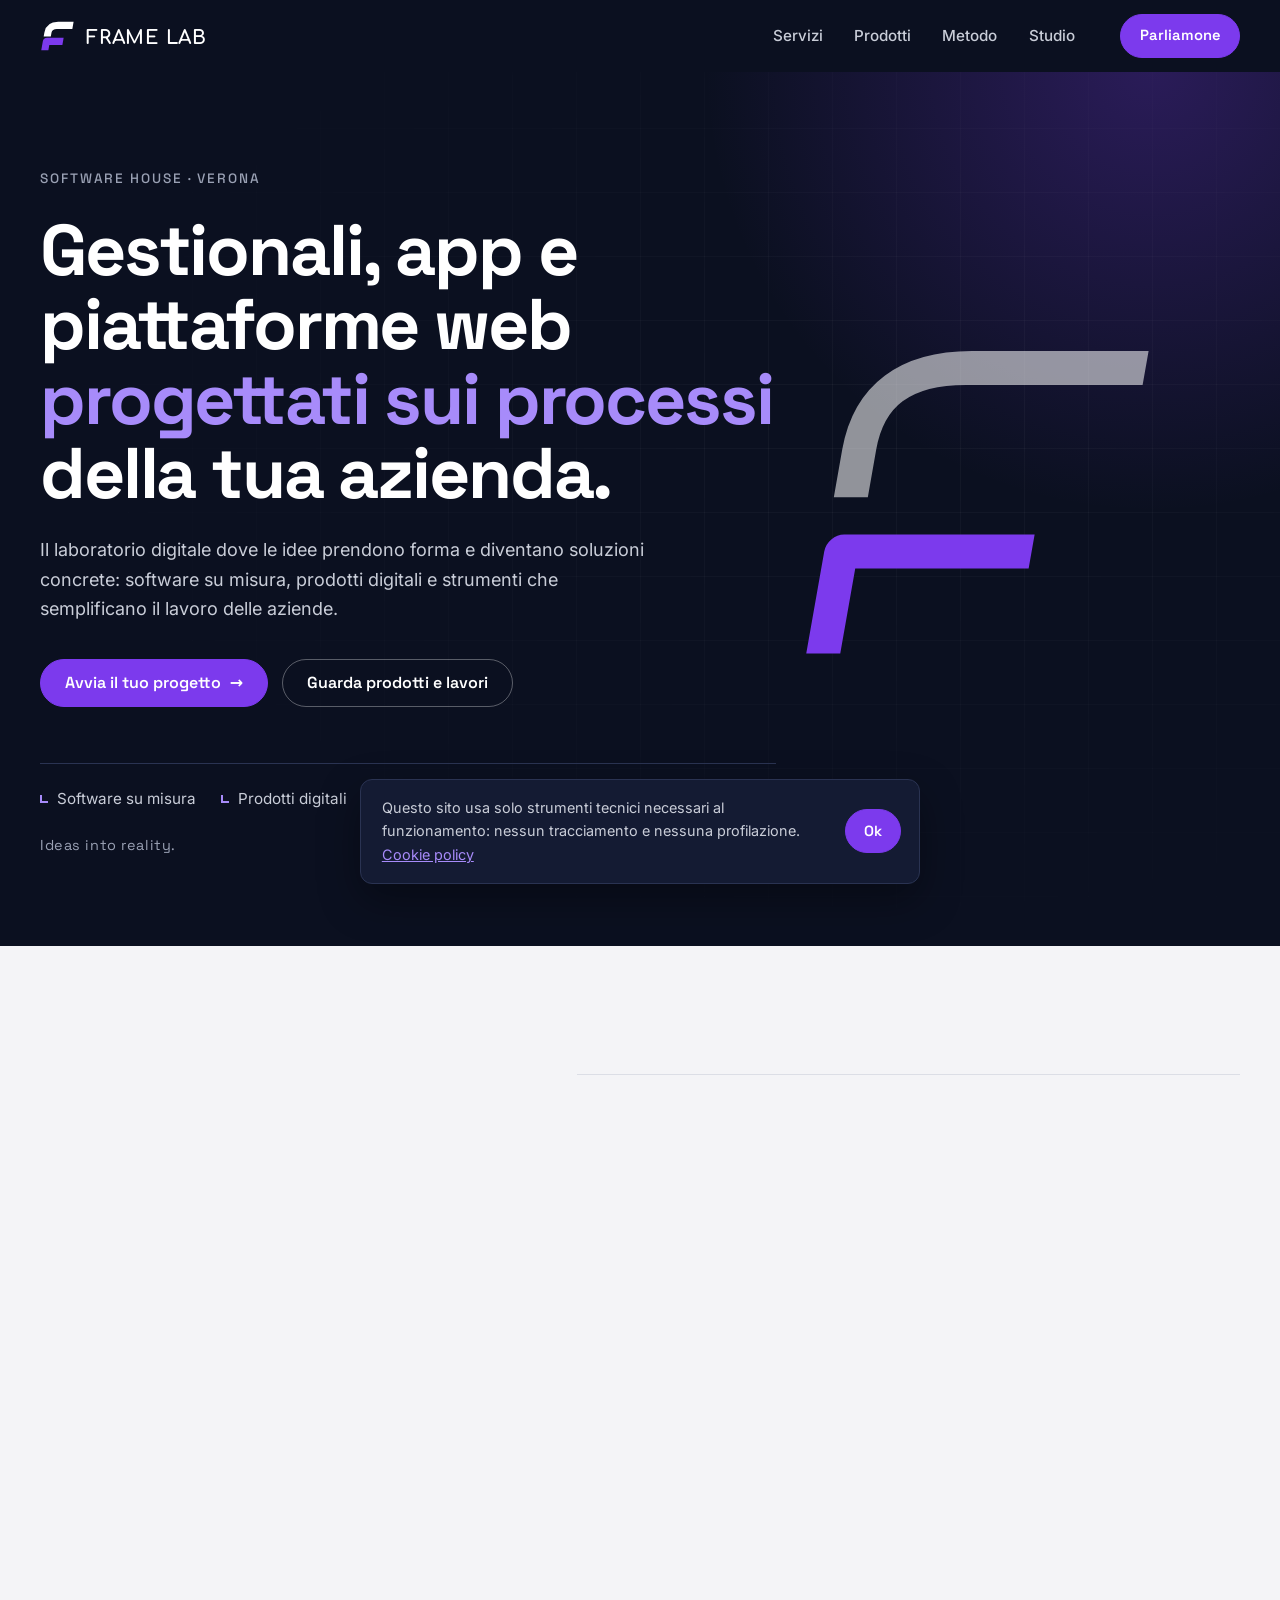
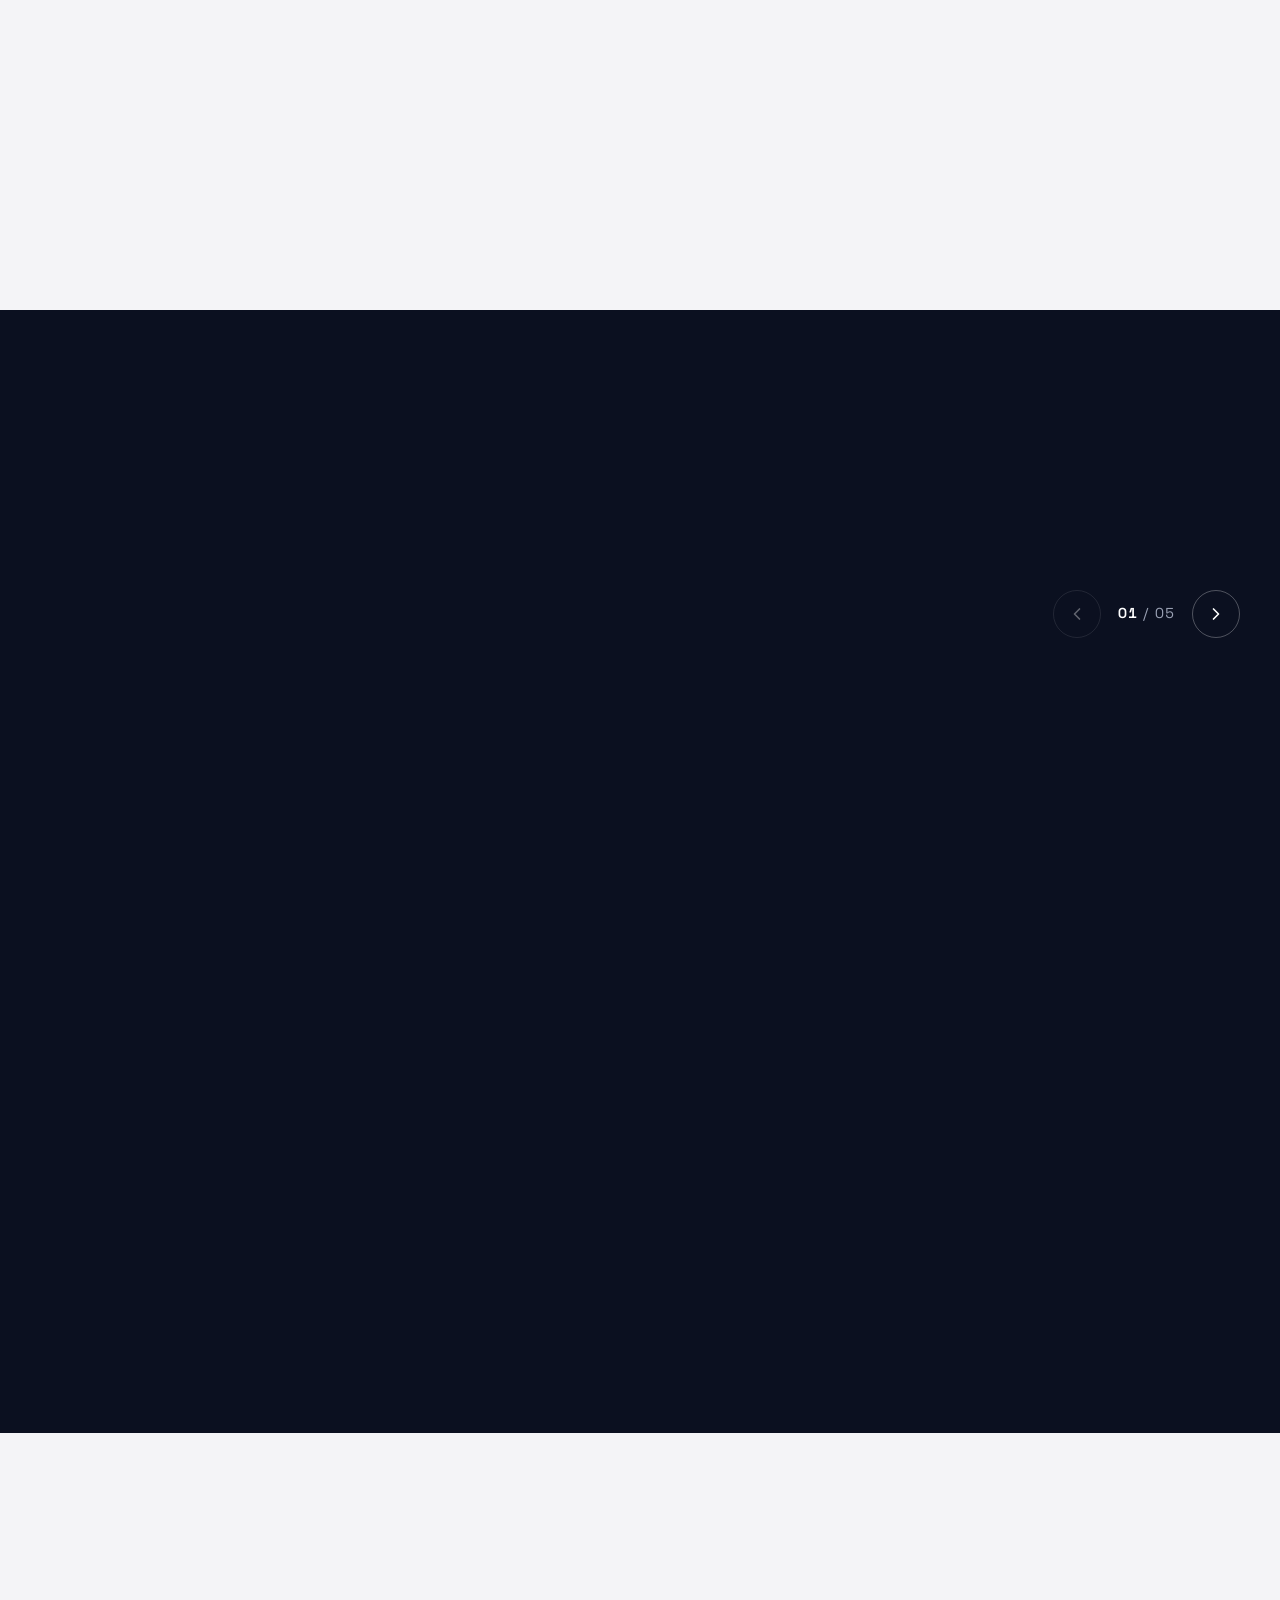
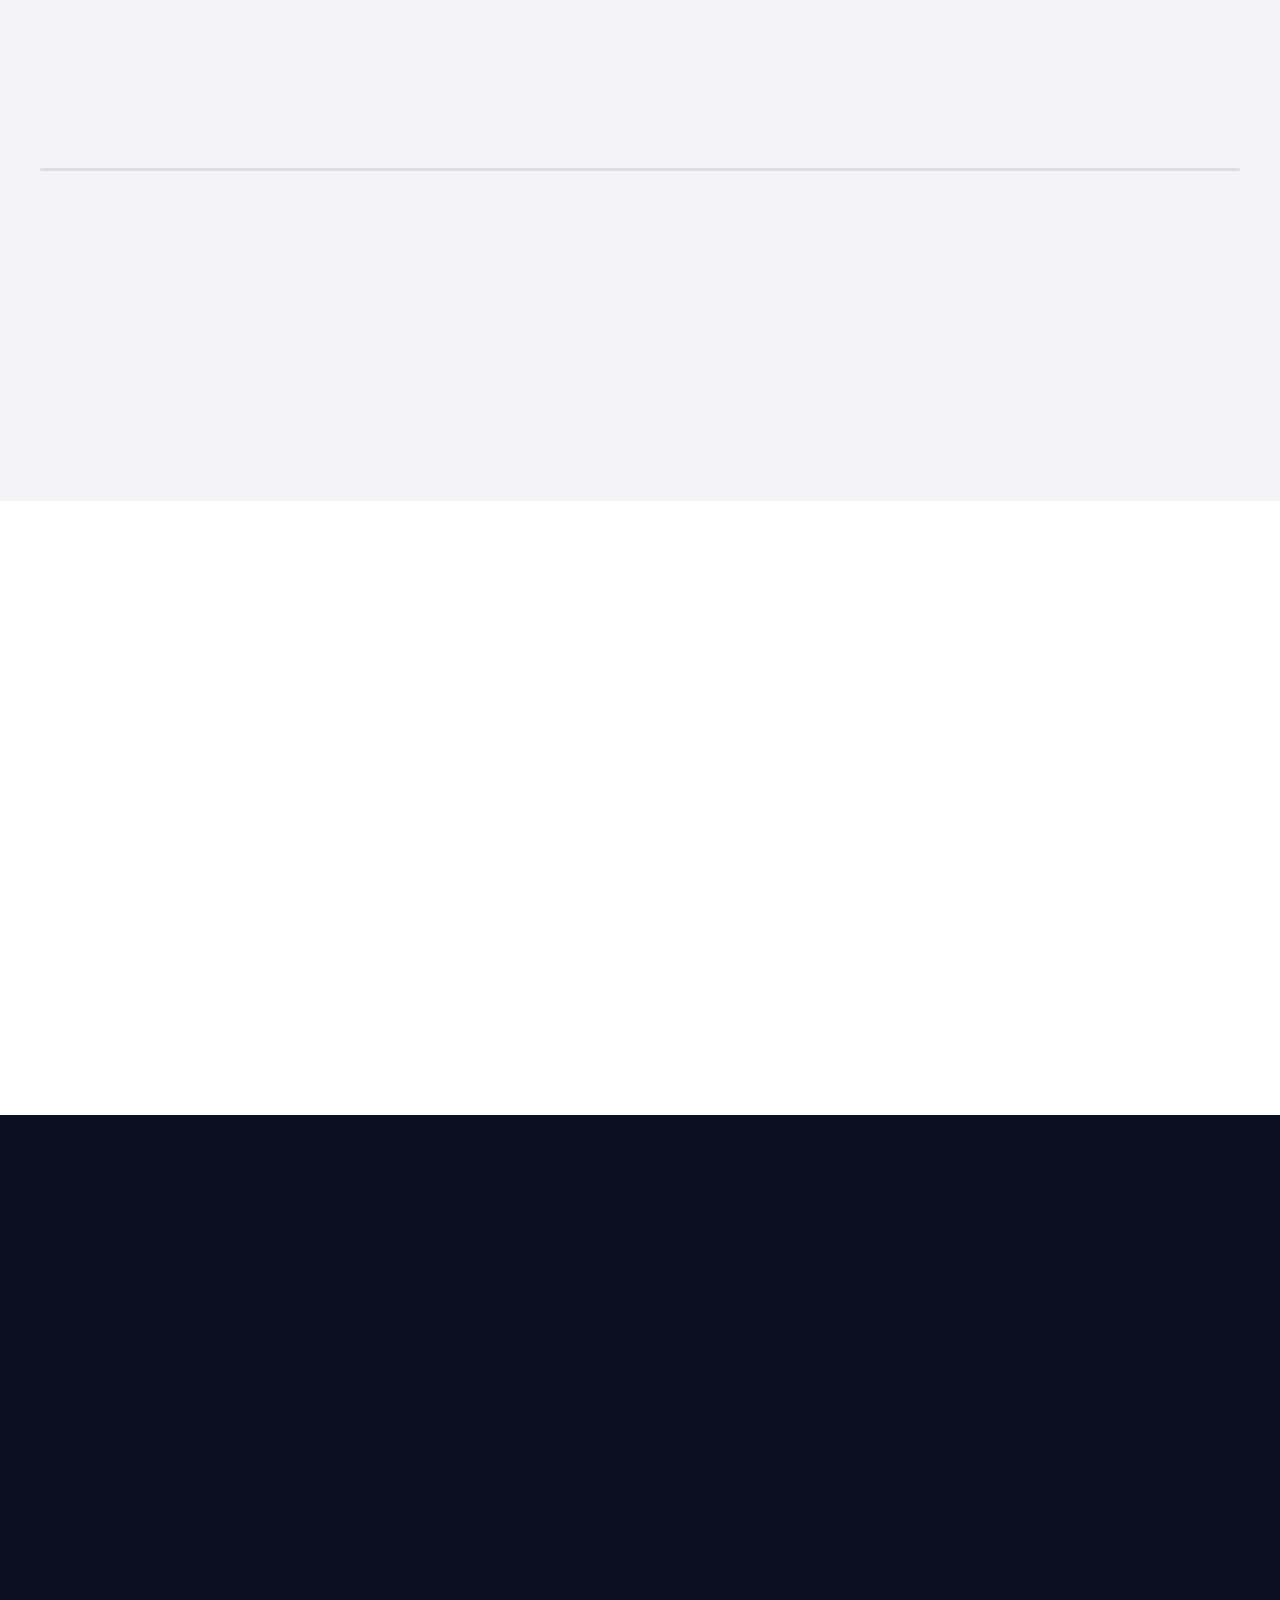
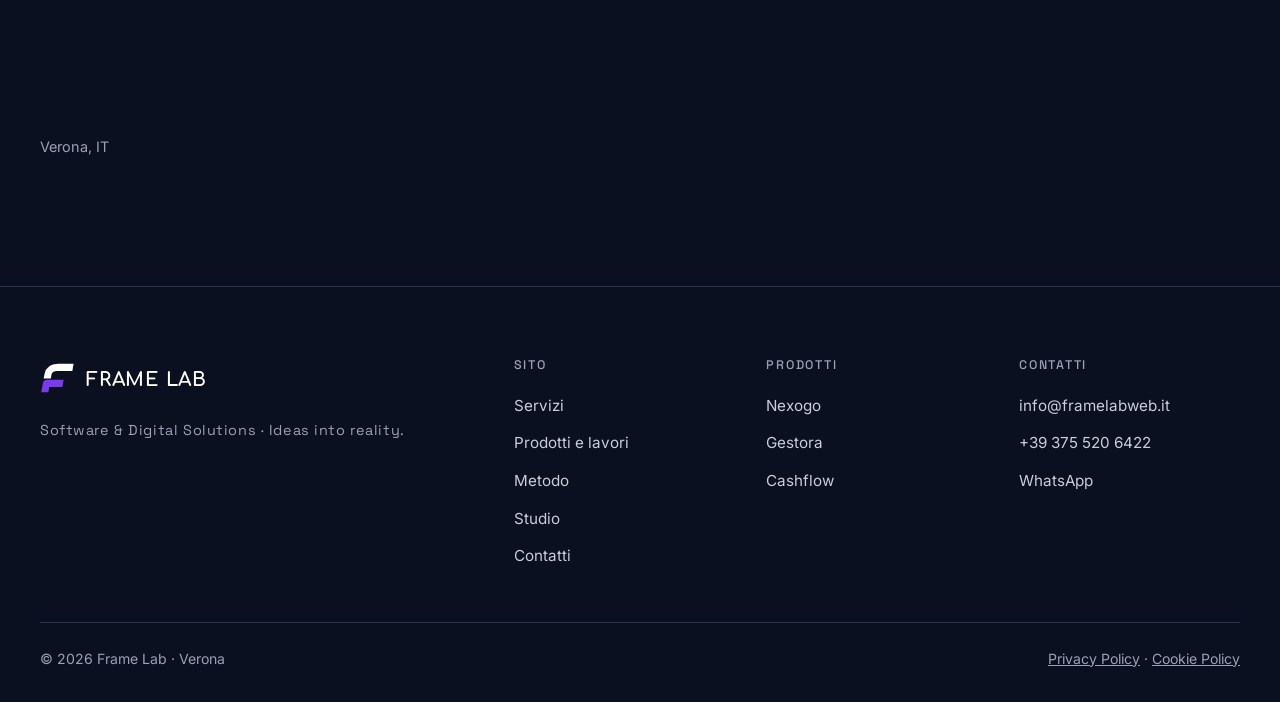
==== commit 3855b841: "Use app logos instead of mobile screenshots in work cards" ====
--- a/index.html
+++ b/index.html
@@ -208,8 +208,8 @@
           <li class="work-card framed">
             <span class="frame-corner frame-corner--tl" aria-hidden="true"></span>
             <span class="frame-corner frame-corner--br" aria-hidden="true"></span>
-            <div class="work-media">
-              <img src="assets/img/nexogo-mobile.jpg" width="540" height="1080" loading="lazy" decoding="async" alt="Il sito di Nexogo visto da smartphone" />
+            <div class="work-media work-media--logo">
+              <img src="assets/img/nexogo-logo.svg" width="495" height="112" loading="lazy" decoding="async" alt="Logo Nexogo" />
             </div>
             <div class="work-body">
               <p class="work-type">Prodotto · Food delivery</p>
@@ -225,8 +225,8 @@
           <li class="work-card framed">
             <span class="frame-corner frame-corner--tl" aria-hidden="true"></span>
             <span class="frame-corner frame-corner--br" aria-hidden="true"></span>
-            <div class="work-media">
-              <img src="assets/img/gestora-mobile.jpg" width="540" height="1080" loading="lazy" decoding="async" alt="Il sito di Gestora visto da smartphone" />
+            <div class="work-media work-media--logo">
+              <img src="assets/img/gestora-logo.svg" width="304" height="72" loading="lazy" decoding="async" alt="Logo Gestora" />
             </div>
             <div class="work-body">
               <p class="work-type">Prodotto · Gestionale</p>
@@ -242,9 +242,8 @@
           <li class="work-card framed">
             <span class="frame-corner frame-corner--tl" aria-hidden="true"></span>
             <span class="frame-corner frame-corner--br" aria-hidden="true"></span>
-            <div class="work-media work-media--placeholder">
-              <svg aria-hidden="true"><use href="#fl-mark"/></svg>
-              <p>Anteprima non ancora disponibile</p>
+            <div class="work-media work-media--logo">
+              <img src="assets/img/cashflow-logo.png" width="512" height="512" loading="lazy" decoding="async" alt="Logo Cashflow" />
             </div>
             <div class="work-body">
               <p class="work-type">Prodotto · Web app</p>
@@ -259,8 +258,8 @@
           <li class="work-card framed" id="lavori">
             <span class="frame-corner frame-corner--tl" aria-hidden="true"></span>
             <span class="frame-corner frame-corner--br" aria-hidden="true"></span>
-            <div class="work-media">
-              <img src="assets/img/turbomastin-mobile.jpg" width="540" height="1080" loading="lazy" decoding="async" alt="Il sito di TurboMastin visto da smartphone" />
+            <div class="work-media work-media--logo">
+              <img src="assets/img/turbomastin-logo.svg" width="64" height="64" loading="lazy" decoding="async" alt="Logo TurboMastin" />
             </div>
             <div class="work-body">
               <p class="work-type">Lavoro per un cliente · Sito web</p>
--- a/styles.css
+++ b/styles.css
@@ -533,6 +533,18 @@
   height: 4.5rem;
   background: linear-gradient(to bottom, rgba(20, 27, 51, 0), var(--navy-2));
 }
+.work-media--logo {
+  display: grid;
+  place-items: center;
+  padding: 2.5rem 2rem;
+}
+.work-media--logo img {
+  position: static;
+  width: 62%;
+  height: auto;
+  max-height: 55%;
+  object-fit: contain;
+}
 .work-media--placeholder {
   display: grid;
   place-items: center;
@@ -886,3 +898,8 @@
   .on-dark { background: #fff; color: #000; }
   .on-dark h1, .on-dark h2, .on-dark h3 { color: #000; }
 }
+
+/* Anteprima prodotto non disponibile */
+.product-shot .work-media { aspect-ratio: 16 / 10; flex: none; }
+.product-shot .work-media::after { display: none; }
+.cta-band { border-top: 1px solid var(--line-dark); }
